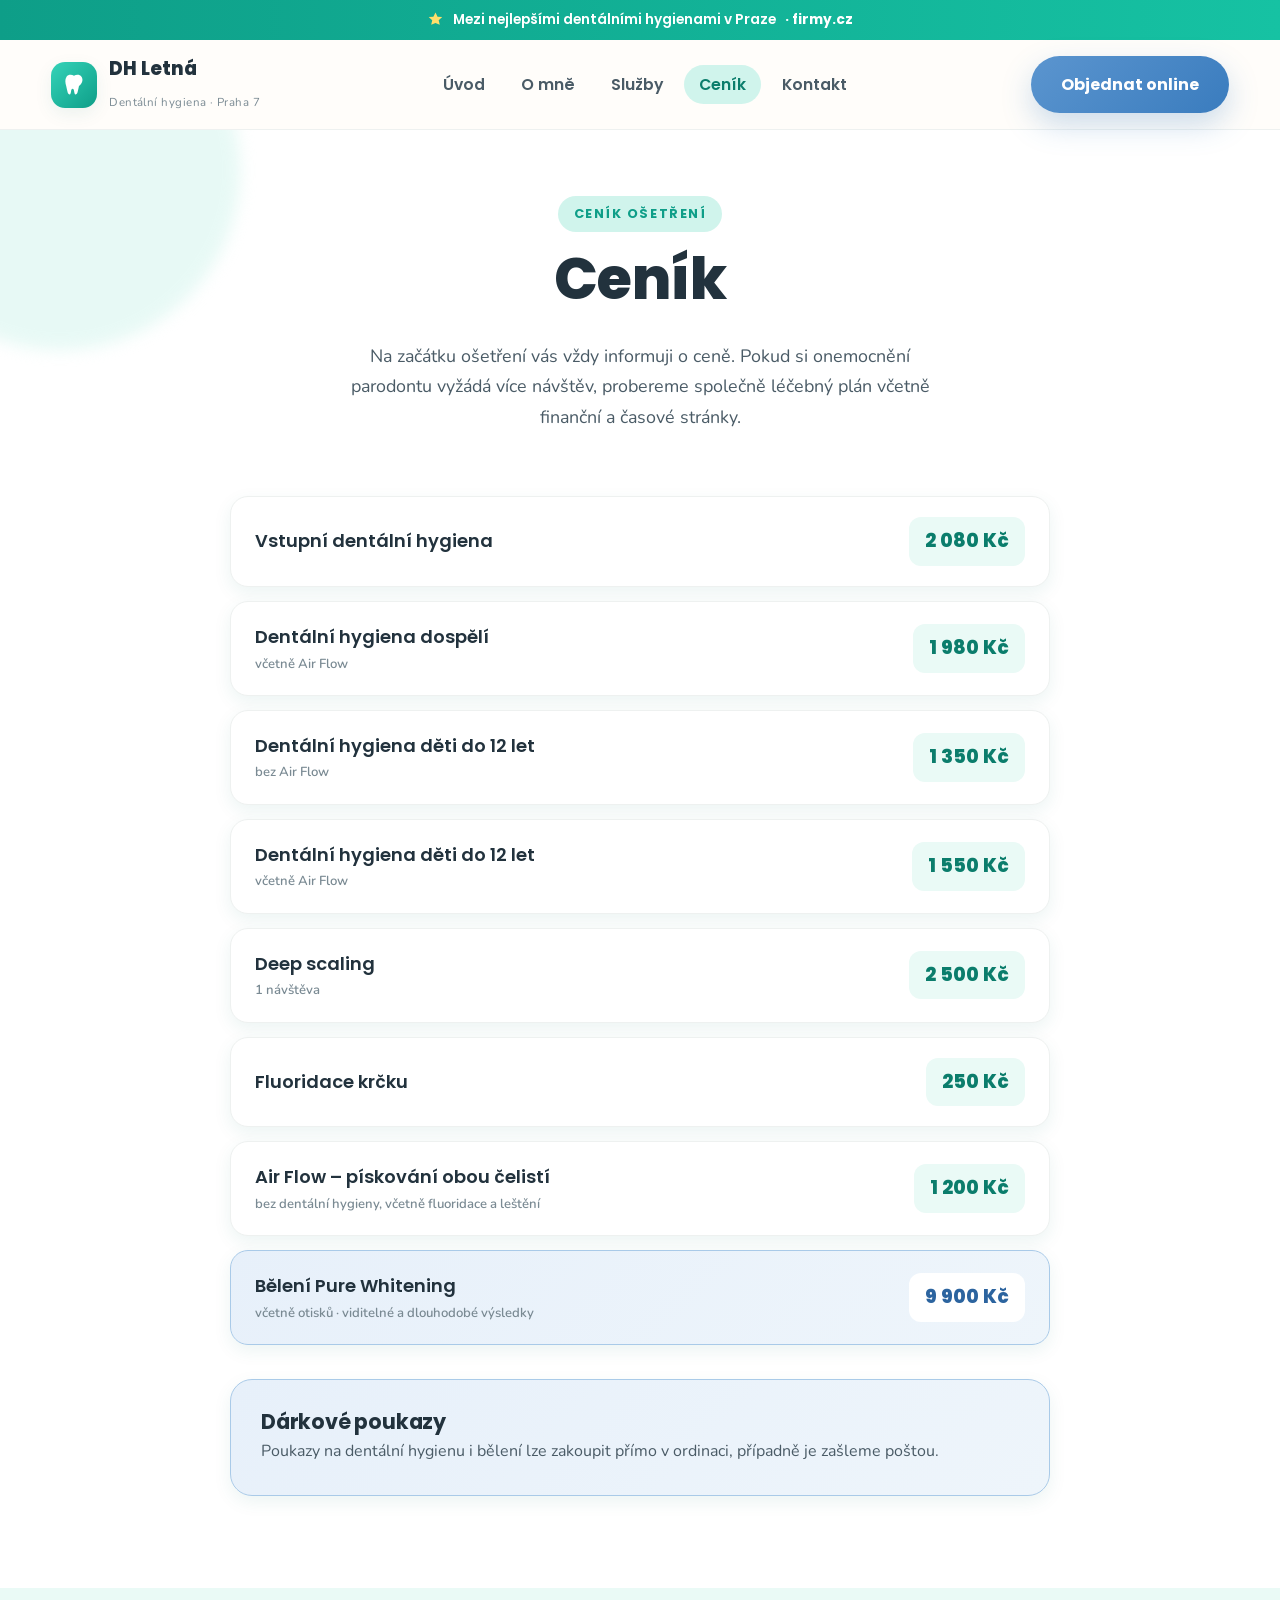
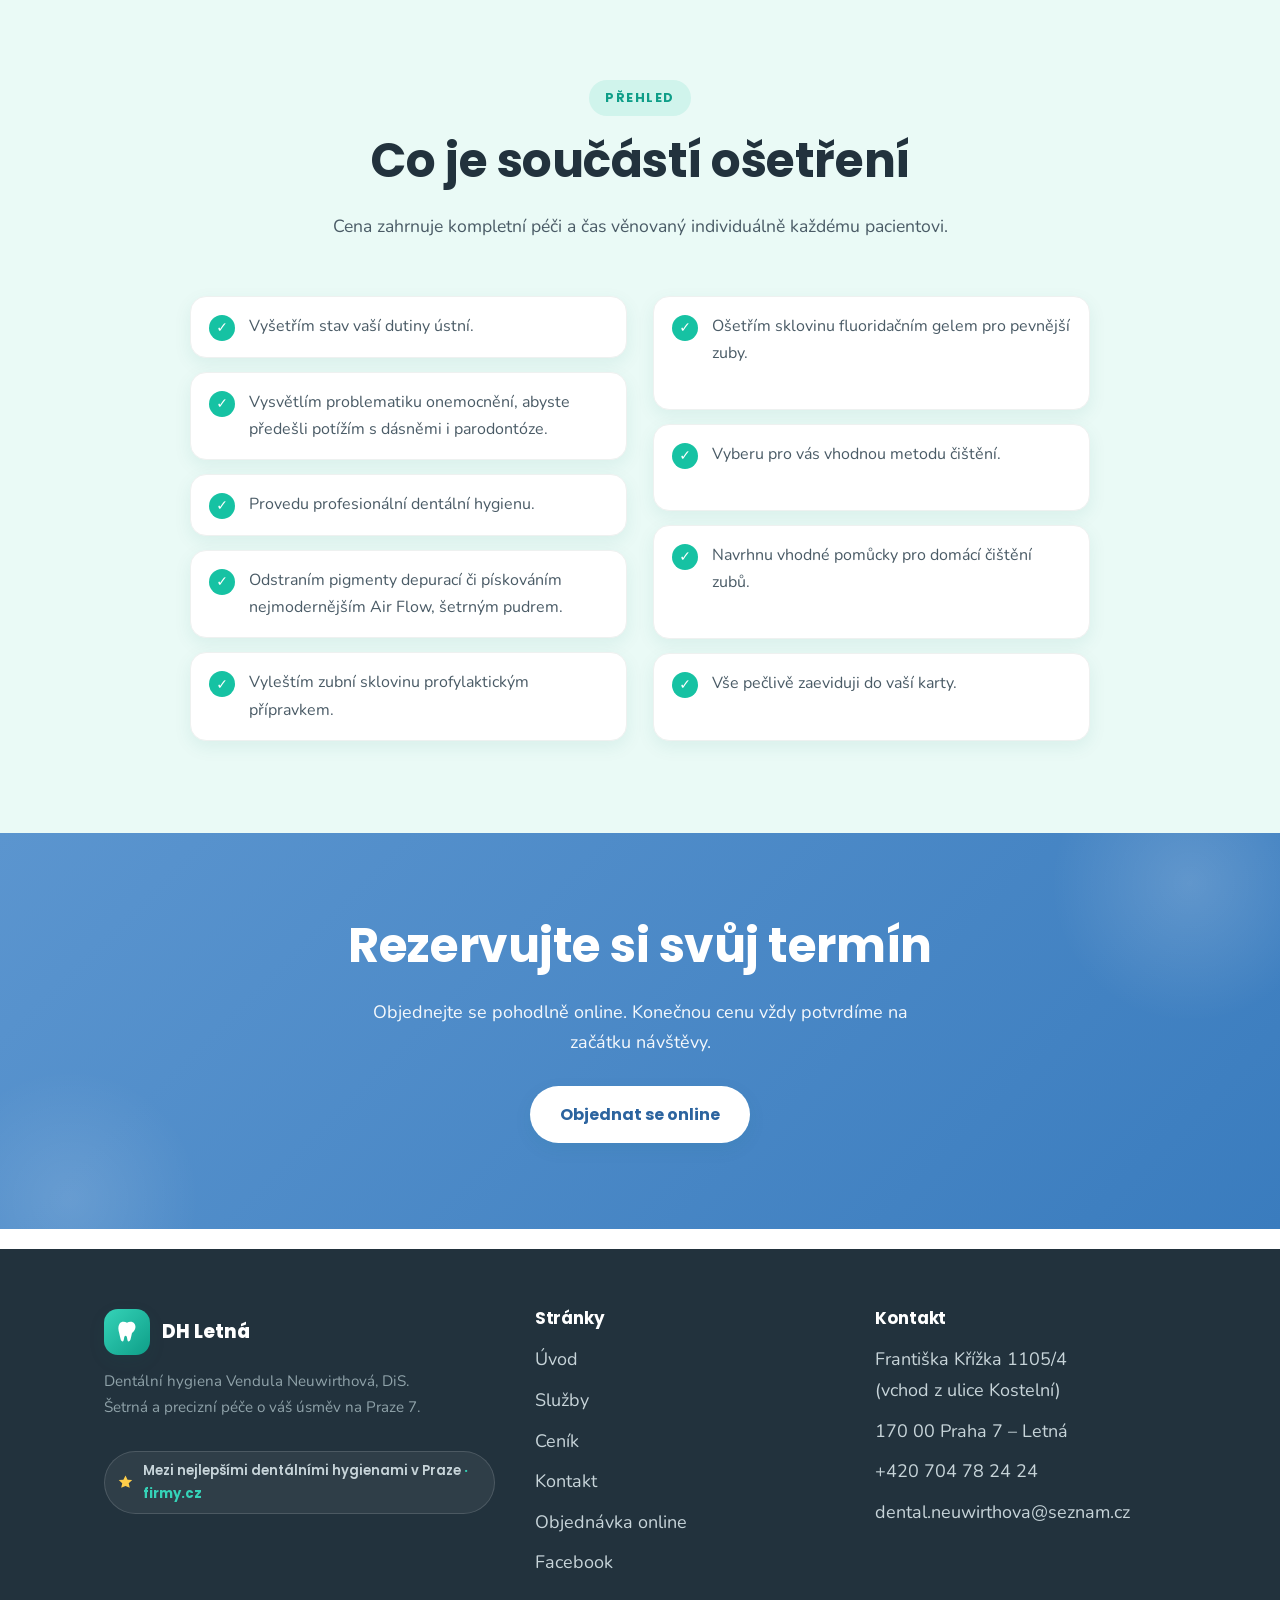
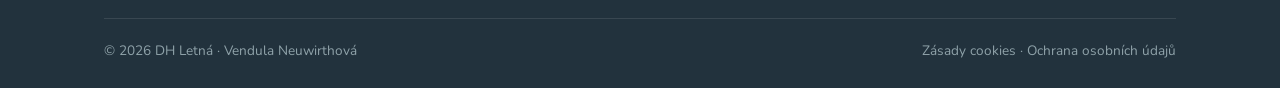
==== cenik/index.html @ 2849cfba "Add files via upload" ====
<!DOCTYPE html>
<html lang="cs">
<head>
<meta charset="UTF-8">
<meta name="viewport" content="width=device-width, initial-scale=1.0">
<title>Ceník dentální hygieny – Praha 7 Letná | Vendula Neuwirthová</title>
<meta name="description" content="Ceník dentální hygieny na Letné (Praha 7): vstupní hygiena od 2 080 Kč, ošetření dětí, Air Flow, deep scaling, fluoridace a bělení Pure Whitening 9 900 Kč.">
<link rel="canonical" href="https://dh-letna.cz/cenik/">
<meta name="robots" content="index, follow, max-image-preview:large">
<meta name="theme-color" content="#16c2a3">
<meta property="og:type" content="website">
<meta property="og:locale" content="cs_CZ">
<meta property="og:site_name" content="DH Letná – dentální hygiena">
<meta property="og:title" content="Ceník dentální hygieny – Praha 7 Letná">
<meta property="og:description" content="Přehledný ceník dentální hygieny na Letné – hygiena dospělých i dětí, Air Flow, bělení Pure Whitening.">
<meta property="og:url" content="https://dh-letna.cz/cenik/">
<meta property="og:image" content="https://dh-letna.cz/assets/img/ordinace-wide.jpg">
<meta name="twitter:card" content="summary_large_image">
<meta name="twitter:title" content="Ceník dentální hygieny – Praha 7 Letná">
<meta name="twitter:description" content="Přehledný ceník dentální hygieny na Letné – hygiena dospělých i dětí, Air Flow, bělení Pure Whitening.">
<meta name="twitter:image" content="https://dh-letna.cz/assets/img/ordinace-wide.jpg">
<link rel="preconnect" href="https://fonts.googleapis.com">
<link rel="preconnect" href="https://fonts.gstatic.com" crossorigin>
<link href="https://fonts.googleapis.com/css2?family=Poppins:wght@600;700;800&family=Nunito:wght@400;600;700&display=swap" rel="stylesheet">
<link rel="stylesheet" href="../assets/style.css">
<link rel="icon" href="data:image/svg+xml,%3Csvg xmlns='http://www.w3.org/2000/svg' viewBox='0 0 32 32'%3E%3Ctext y='26' font-size='26'%3E%F0%9F%A6%B7%3C/text%3E%3C/svg%3E">
<script type="application/ld+json">
{
  "@context": "https://schema.org",
  "@type": "WebPage",
  "name": "Ceník dentální hygieny – DH Letná",
  "url": "https://dh-letna.cz/cenik/",
  "about": { "@type": "Dentist", "@id": "https://dh-letna.cz/#business", "name": "Dentální hygiena Letná – Vendula Neuwirthová" },
  "mainEntity": {
    "@type": "OfferCatalog",
    "name": "Ceník dentální hygieny",
    "itemListElement": [
      { "@type": "Offer", "priceCurrency": "CZK", "price": "2080", "itemOffered": { "@type": "Service", "name": "Vstupní dentální hygiena" } },
      { "@type": "Offer", "priceCurrency": "CZK", "price": "1980", "itemOffered": { "@type": "Service", "name": "Dentální hygiena dospělí včetně Air Flow" } },
      { "@type": "Offer", "priceCurrency": "CZK", "price": "1350", "itemOffered": { "@type": "Service", "name": "Dentální hygiena děti do 12 let bez Air Flow" } },
      { "@type": "Offer", "priceCurrency": "CZK", "price": "1550", "itemOffered": { "@type": "Service", "name": "Dentální hygiena děti do 12 let včetně Air Flow" } },
      { "@type": "Offer", "priceCurrency": "CZK", "price": "2500", "itemOffered": { "@type": "Service", "name": "Deep scaling (1 návštěva)" } },
      { "@type": "Offer", "priceCurrency": "CZK", "price": "250", "itemOffered": { "@type": "Service", "name": "Fluoridace krčku" } },
      { "@type": "Offer", "priceCurrency": "CZK", "price": "1200", "itemOffered": { "@type": "Service", "name": "Air Flow – pískování obou čelistí" } },
      { "@type": "Offer", "priceCurrency": "CZK", "price": "9900", "itemOffered": { "@type": "Service", "name": "Bělení Pure Whitening včetně otisků" } }
    ]
  }
}
</script>
</head>
<body>

<div class="topbar">
  <div class="wrap">
    <a class="topbar__badge" href="https://www.firmy.cz/nejlepsi/Prvni-pomoc-a-zdravotnictvi/Zdravotnicke-sluzby/Zdravotnicka-zarizeni/Lekarske-ordinace/Stomatologicke-ordinace/Dentalni-hygiena/kraj-praha" target="_blank" rel="noopener">
      <svg viewBox="0 0 24 24" aria-hidden="true"><path d="M12 2l2.9 6 6.6.6-5 4.3 1.5 6.5L12 16.8 5.9 19.4 7.4 12.9l-5-4.3L9 8z" fill="currentColor"/></svg>
      <span class="topbar__long">Mezi nejlepšími dentálními hygienami v Praze</span>
      <span class="topbar__short">Nejlepší dentální hygiena v Praze</span>
      <b>· firmy.cz</b>
    </a>
  </div>
</div>
<header class="site-header">
  <div class="wrap">
    <nav class="nav" aria-label="Hlavní navigace">
      <a class="brand" href="../" aria-label="DH Letná – úvod">
        <span class="brand__logo" aria-hidden="true">
          <svg viewBox="0 0 24 24" fill="none"><path d="M12 3.5c-2.2-1.6-5.4-1.4-6.9.8C3.4 6.8 4 10 4.8 12.9c.5 1.8.7 3.6 1.2 5.4.3 1.1.7 2.4 1.8 2.4 1.2 0 1.3-1.8 1.5-3 .2-1.1.5-2.3 1.4-2.3.9 0 1.2 1.2 1.4 2.3.2 1.2.3 3 1.5 3 1.1 0 1.5-1.3 1.8-2.4.5-1.8.7-3.6 1.2-5.4C20 10 20.6 6.8 18.9 4.3 17.4 2.1 14.2 1.9 12 3.5Z" fill="#fff"/></svg>
        </span>
        <span>
          <span class="brand__name">DH&nbsp;Letná</span><br>
          <span class="brand__sub">Dentální hygiena · Praha 7</span>
        </span>
      </a>
      <ul class="nav__links">
        <li><a href="../">Úvod</a></li>
        <li><a href="../o-mne/">O mně</a></li>
        <li><a href="../#sluzby">Služby</a></li>
        <li><a href="./" class="is-active">Ceník</a></li>
        <li><a href="../kontakt/">Kontakt</a></li>
      </ul>
      <div class="nav__cta">
        <a class="btn btn--primary" href="https://dh-letna.xdent.cz" target="_blank" rel="noopener">Objednat online</a>
        <button class="nav__toggle" aria-label="Menu"><span></span><span></span><span></span></button>
      </div>
    </nav>
  </div>
</header>

<!-- PAGE HERO -->
<section class="page-hero">
  <span class="blob-bg" style="width:360px;height:360px;background:var(--mint-100);top:-140px;left:-120px;"></span>
  <div class="wrap" style="position:relative;">
    <span class="eyebrow">Ceník ošetření</span>
    <h1>Ceník</h1>
    <p>Na začátku ošetření vás vždy informuji o ceně. Pokud si onemocnění parodontu vyžádá více návštěv, probereme společně léčebný plán včetně finanční a časové stránky.</p>
  </div>
</section>

<!-- PRICING -->
<section class="section" style="padding-top:24px;">
  <div class="wrap">
    <div class="pricing">
      <div class="price-row reveal">
        <div class="price-row__name">Vstupní dentální hygiena</div>
        <div class="price-row__tag">2 080 Kč</div>
      </div>
      <div class="price-row reveal">
        <div class="price-row__name">Dentální hygiena dospělí <small>včetně Air Flow</small></div>
        <div class="price-row__tag">1 980 Kč</div>
      </div>
      <div class="price-row reveal">
        <div class="price-row__name">Dentální hygiena děti do 12 let <small>bez Air Flow</small></div>
        <div class="price-row__tag">1 350 Kč</div>
      </div>
      <div class="price-row reveal">
        <div class="price-row__name">Dentální hygiena děti do 12 let <small>včetně Air Flow</small></div>
        <div class="price-row__tag">1 550 Kč</div>
      </div>
      <div class="price-row reveal">
        <div class="price-row__name">Deep scaling <small>1 návštěva</small></div>
        <div class="price-row__tag">2 500 Kč</div>
      </div>
      <div class="price-row reveal">
        <div class="price-row__name">Fluoridace krčku</div>
        <div class="price-row__tag">250 Kč</div>
      </div>
      <div class="price-row reveal">
        <div class="price-row__name">Air Flow – pískování obou čelistí <small>bez dentální hygieny, včetně fluoridace a leštění</small></div>
        <div class="price-row__tag">1 200 Kč</div>
      </div>
      <div class="price-row is-feature reveal">
        <div class="price-row__name">Bělení Pure Whitening <small>včetně otisků · viditelné a dlouhodobé výsledky</small></div>
        <div class="price-row__tag">9 900 Kč</div>
      </div>
    </div>

    <!-- Gift cards -->
    <div class="card reveal" style="max-width:820px;margin:34px auto 0;background:linear-gradient(135deg,var(--coral-100),var(--peach));border-color:var(--coral-300);display:flex;gap:20px;align-items:center;flex-wrap:wrap;">
      <div style="flex:1;min-width:220px;">
        <h3 style="margin-bottom:4px;">Dárkové poukazy</h3>
        <p style="margin:0;">Poukazy na dentální hygienu i bělení lze zakoupit přímo v ordinaci, případně je zašleme poštou.</p>
      </div>
    </div>
  </div>
</section>

<!-- ZA CO PLATÍTE -->
<section class="section section--tint">
  <div class="wrap">
    <div class="section-head reveal">
      <span class="eyebrow">Přehled</span>
      <h2>Co je součástí ošetření</h2>
      <p>Cena zahrnuje kompletní péči a čas věnovaný individuálně každému pacientovi.</p>
    </div>
    <div class="grid grid--2" style="max-width:900px;margin:0 auto;">
      <ul class="checklist reveal">
        <li><span class="tick">✓</span><span class="txt">Vyšetřím stav vaší dutiny ústní.</span></li>
        <li><span class="tick">✓</span><span class="txt">Vysvětlím problematiku onemocnění, abyste předešli potížím s dásněmi i parodontóze.</span></li>
        <li><span class="tick">✓</span><span class="txt">Provedu profesionální dentální hygienu.</span></li>
        <li><span class="tick">✓</span><span class="txt">Odstraním pigmenty depurací či pískováním nejmodernějším Air Flow, šetrným pudrem.</span></li>
        <li><span class="tick">✓</span><span class="txt">Vyleštím zubní sklovinu profylaktickým přípravkem.</span></li>
      </ul>
      <ul class="checklist reveal">
        <li><span class="tick">✓</span><span class="txt">Ošetřím sklovinu fluoridačním gelem pro pevnější zuby.</span></li>
        <li><span class="tick">✓</span><span class="txt">Vyberu pro vás vhodnou metodu čištění.</span></li>
        <li><span class="tick">✓</span><span class="txt">Navrhnu vhodné pomůcky pro domácí čištění zubů.</span></li>
        <li><span class="tick">✓</span><span class="txt">Vše pečlivě zaeviduji do vaší karty.</span></li>
      </ul>
    </div>
  </div>
</section>

<!-- CTA -->
<section class="cta-band">
  <div class="wrap reveal">
    <h2>Rezervujte si svůj termín</h2>
    <p>Objednejte se pohodlně online. Konečnou cenu vždy potvrdíme na začátku návštěvy.</p>
    <a class="btn btn--ghost" href="https://dh-letna.xdent.cz" target="_blank" rel="noopener">Objednat se online</a>
  </div>
</section>

<!-- FOOTER -->
<footer class="site-footer">
  <div class="wrap">
    <div class="footer__grid">
      <div class="footer__brand">
        <div class="brand" style="margin-bottom:14px;">
          <span class="brand__logo" aria-hidden="true">
            <svg viewBox="0 0 24 24" fill="none"><path d="M12 3.5c-2.2-1.6-5.4-1.4-6.9.8C3.4 6.8 4 10 4.8 12.9c.5 1.8.7 3.6 1.2 5.4.3 1.1.7 2.4 1.8 2.4 1.2 0 1.3-1.8 1.5-3 .2-1.1.5-2.3 1.4-2.3.9 0 1.2 1.2 1.4 2.3.2 1.2.3 3 1.5 3 1.1 0 1.5-1.3 1.8-2.4.5-1.8.7-3.6 1.2-5.4C20 10 20.6 6.8 18.9 4.3 17.4 2.1 14.2 1.9 12 3.5Z" fill="#fff"/></svg>
          </span>
          <span class="brand__name">DH&nbsp;Letná</span>
        </div>
        <p>Dentální hygiena Vendula Neuwirthová, DiS.<br>Šetrná a precizní péče o váš úsměv na Praze 7.</p>
        <a class="footer__badge" href="https://www.firmy.cz/nejlepsi/Prvni-pomoc-a-zdravotnictvi/Zdravotnicke-sluzby/Zdravotnicka-zarizeni/Lekarske-ordinace/Stomatologicke-ordinace/Dentalni-hygiena/kraj-praha" target="_blank" rel="noopener"><svg viewBox="0 0 24 24" aria-hidden="true"><path d="M12 2l2.9 6 6.6.6-5 4.3 1.5 6.5L12 16.8 5.9 19.4 7.4 12.9l-5-4.3L9 8z" fill="currentColor"/></svg><span>Mezi nejlepšími dentálními hygienami v Praze <b>· firmy.cz</b></span></a>
      </div>
      <div>
        <h4>Stránky</h4>
        <ul class="footer__links">
          <li><a href="../">Úvod</a></li>
          <li><a href="../#sluzby">Služby</a></li>
          <li><a href="./">Ceník</a></li>
          <li><a href="../kontakt/">Kontakt</a></li>
          <li><a href="https://dh-letna.xdent.cz" target="_blank" rel="noopener">Objednávka online</a></li>
          <li><a class="fb" href="https://www.facebook.com/dentalneuwirthova/?locale=cs_CZ" target="_blank" rel="noopener">Facebook</a></li>
        </ul>
      </div>
      <div>
        <h4>Kontakt</h4>
        <ul class="footer__links">
          <li>Františka Křížka 1105/4<br>(vchod z ulice Kostelní)</li>
          <li>170 00 Praha 7 – Letná</li>
          <li><a href="tel:+420704782424">+420 704 78 24 24</a></li>
          <li><a href="mailto:dental.neuwirthova@seznam.cz">dental.neuwirthova@seznam.cz</a></li>
        </ul>
      </div>
    </div>
    <div class="footer__bottom">
      <span>© 2026 DH Letná · Vendula Neuwirthová</span>
      <span><a href="../zasady-cookies-eu/">Zásady cookies</a> · <a href="../politika-ochrany-osobnich-udaju/">Ochrana osobních údajů</a></span>
    </div>
  </div>
</footer>

<script src="../assets/main.js"></script>
</body>
</html>
---- assets/style.css ----
/* ============================================================
   DH Letná — Dentální hygiena Vendula Neuwirthová
   Mátová & korálová paleta · hravé, ale důvěryhodné
   ============================================================ */

:root {
  --mint-50:  #eafaf6;
  --mint-100: #d0f4ec;
  --mint-200: #a6ead9;
  --mint-400: #35d3b8;
  --mint-500: #16c2a3;
  --mint-600: #0e9e88;
  --mint-700: #0b7d6c;

  --coral-100: #e7f0fa;
  --coral-300: #a9cae8;
  --coral-400: #5b95cf;
  --coral-500: #3a7cbe;
  --coral-600: #2c649f;
  --pink: #e01b76;
  --pink-soft: #f7d0e4;

  --peach:   #eef5fb;
  --cream:   #ffffff;
  --sun:     #cfe6f5;

  --ink:     #22323d;
  --ink-soft:#4a5b66;
  --muted:   #7a8a93;
  --line:    #eef1f0;

  --radius:  22px;
  --radius-lg: 34px;
  --shadow-sm: 0 6px 18px rgba(16,110,96,.08);
  --shadow-md: 0 14px 40px rgba(16,110,96,.12);
  --shadow-coral: 0 12px 30px rgba(58,124,190,.26);

  --font-head: 'Poppins', system-ui, sans-serif;
  --font-body: 'Nunito', system-ui, sans-serif;
  --wrap: 1120px;
}

* { box-sizing: border-box; }

html { scroll-behavior: smooth; }

body {
  margin: 0;
  font-family: var(--font-body);
  color: var(--ink);
  background: var(--cream);
  line-height: 1.7;
  font-size: 18px;
  -webkit-font-smoothing: antialiased;
  overflow-x: hidden;
}

h1, h2, h3, h4 {
  font-family: var(--font-head);
  color: var(--ink);
  line-height: 1.15;
  margin: 0 0 .5em;
  letter-spacing: -.01em;
}

h1 { font-size: clamp(2.3rem, 5vw, 3.6rem); font-weight: 800; }
h2 { font-size: clamp(2rem, 3.8vw, 2.95rem); font-weight: 700; }
h3 { font-size: 1.3rem; font-weight: 700; }

p { margin: 0 0 1.1em; color: var(--ink-soft); }

a { color: var(--mint-600); text-decoration: none; }

.wrap { max-width: var(--wrap); margin: 0 auto; padding: 0 24px; }

.section { padding: 92px 0; position: relative; }
.section--tint { background: var(--mint-50); }
.section--peach { background: var(--peach); }

.eyebrow {
  display: inline-flex;
  align-items: center;
  gap: 8px;
  font-family: var(--font-head);
  font-weight: 700;
  font-size: .8rem;
  letter-spacing: .12em;
  text-transform: uppercase;
  color: var(--mint-600);
  background: var(--mint-100);
  padding: 7px 16px;
  border-radius: 999px;
  margin-bottom: 18px;
}
.eyebrow--coral { color: var(--coral-600); background: var(--coral-100); }

.lead { font-size: 1.2rem; color: var(--ink-soft); }

/* ---------- Buttons ---------- */
.btn {
  display: inline-flex;
  align-items: center;
  gap: 10px;
  font-family: var(--font-head);
  font-weight: 700;
  font-size: 1rem;
  padding: 15px 30px;
  border-radius: 999px;
  border: none;
  cursor: pointer;
  transition: transform .25s ease, box-shadow .25s ease, background .25s ease;
}
.btn--primary {
  background: linear-gradient(135deg, var(--coral-400), var(--coral-500));
  color: #fff;
  box-shadow: var(--shadow-coral);
}
.btn--primary:hover { transform: translateY(-3px) scale(1.02); box-shadow: 0 18px 40px rgba(58,124,190,.36); }
.btn--mint {
  background: linear-gradient(135deg, var(--mint-400), var(--mint-600));
  color: #fff;
  box-shadow: 0 12px 30px rgba(16,110,96,.28);
}
.btn--mint:hover { transform: translateY(-3px) scale(1.02); }
.btn--ghost {
  background: #fff;
  color: var(--mint-700);
  box-shadow: var(--shadow-sm);
}
.btn--ghost:hover { transform: translateY(-3px); background: var(--mint-50); }

/* ---------- Header ---------- */
.site-header {
  position: sticky;
  top: 0;
  z-index: 50;
  background: rgba(255,253,249,.82);
  backdrop-filter: saturate(160%) blur(12px);
  border-bottom: 1px solid var(--line);
}
.nav {
  display: flex;
  align-items: center;
  justify-content: space-between;
  gap: 20px;
  padding: 14px 0;
}
.brand { display: flex; align-items: center; gap: 12px; }
.brand__logo {
  width: 46px; height: 46px; border-radius: 14px;
  background: linear-gradient(135deg, var(--mint-400), var(--mint-600));
  display: grid; place-items: center;
  box-shadow: var(--shadow-sm);
  flex: none;
}
.brand__logo svg { width: 26px; height: 26px; }
.brand__name { font-family: var(--font-head); font-weight: 800; font-size: 1.15rem; color: var(--ink); line-height: 1; }
.brand__sub { font-size: .72rem; color: var(--muted); letter-spacing: .04em; }

.nav__links { display: flex; align-items: center; gap: 6px; list-style: none; margin: 0; padding: 0; }
.nav__links a {
  font-family: var(--font-head);
  font-weight: 600;
  font-size: .98rem;
  color: var(--ink-soft);
  padding: 9px 15px;
  border-radius: 999px;
  transition: background .2s, color .2s;
}
.nav__links a:hover, .nav__links a.is-active { background: var(--mint-100); color: var(--mint-700); }

.nav__cta { display: flex; align-items: center; gap: 12px; }

.nav__toggle {
  display: none; background: none; border: none; cursor: pointer;
  width: 44px; height: 44px; border-radius: 12px;
}
.nav__toggle span { display: block; width: 22px; height: 2.4px; background: var(--ink); margin: 4px auto; border-radius: 2px; transition: .3s; }

/* ---------- Hero ---------- */
.hero {
  position: relative; overflow: hidden;
  min-height: clamp(500px, 66vh, 700px);
  display: flex; align-items: center;
  background: #ecf8f4;
}
.hero__bg {
  position: absolute; inset: 0; width: 100%;
  background: url("img/hero-bg.jpg") 55% 48% / cover no-repeat;
}
.hero__bg::before {
  content: ""; position: absolute; inset: 0;
  background: linear-gradient(90deg, rgba(16,34,40,.8) 0%, rgba(16,34,40,.5) 34%, rgba(16,34,40,.16) 60%, rgba(16,34,40,0) 84%);
}
.hero__copy .eyebrow { background: rgba(255,255,255,.16); color: #fff; }
.hero__title { color: #fff; }
.hero__title .hl { color: #a9cae8; }
.hero p.lead { color: rgba(255,255,255,.92); }
.hero__points li { color: #fff; }
.hero__title { font-size: clamp(2.9rem, 6vw, 4.7rem); line-height: 1.05; letter-spacing: -.02em; }
.hero__sparkle { position: absolute; color: rgba(255,255,255,.92); animation: float 7s ease-in-out infinite; }
.hero__sparkle--1 { right: 9%; bottom: 16%; width: 40px; height: 40px; opacity: .95; }
.hero__sparkle--2 { right: 5%; bottom: 7%; width: 22px; height: 22px; opacity: .8; animation-delay: 1.2s; }
.hero .wrap { position: relative; z-index: 1; width: 100%; }
.hero__copy { max-width: 560px; padding: 40px 0; }
.hero__title { margin-top: .3em; }
.hero__title .hl { color: var(--coral-500); }
.hero p.lead { max-width: 44ch; font-size: 1.42rem; color: var(--ink-soft); }

/* Hero trust points */
.hero__points {
  list-style: none; margin: 28px 0 0; padding: 0;
  display: flex; flex-wrap: wrap; gap: 12px 24px;
}
.hero__points li {
  display: inline-flex; align-items: center; gap: 10px;
  font-family: var(--font-head); font-weight: 600; font-size: 1rem; color: var(--ink);
}
.hero__points li svg {
  width: 24px; height: 24px; flex: none; padding: 4px; border-radius: 50%;
  background: var(--mint-100); color: var(--mint-600);
}

/* Top award banner */
.topbar { background: linear-gradient(90deg, var(--mint-600), var(--mint-500)); }
.topbar .wrap { display: flex; justify-content: center; align-items: center; min-height: 40px; padding-top: 7px; padding-bottom: 7px; }
.topbar__badge {
  display: inline-flex; align-items: center; gap: 9px; color: #fff;
  font-family: var(--font-head); font-weight: 600; font-size: .86rem; text-align: center;
}
.topbar__badge svg { width: 17px; height: 17px; color: #ffdf6b; flex: none; }
.topbar__badge b { font-weight: 700; }
.topbar__badge:hover { text-decoration: underline; text-underline-offset: 3px; }
.topbar__short { display: none; }
@media (max-width: 560px) {
  .topbar__long { display: none; }
  .topbar__short { display: inline; }
  .topbar__badge { font-size: .78rem; }
}
.hero__actions { display: flex; flex-wrap: wrap; align-items: center; gap: 16px; margin-top: 10px; }
.hero__link {
  display: inline-flex; align-items: center;
  font-family: var(--font-head); font-weight: 700; font-size: 1rem;
  color: var(--mint-600); text-decoration: underline; text-underline-offset: 5px;
  text-decoration-thickness: 2px; padding: 12px 6px; transition: color .2s;
}
.hero__link:hover { color: var(--mint-700); }

/* Best-of badge */
.hero__badge {
  display: inline-flex; align-items: center; gap: 10px; margin-top: 26px;
  background: #fff; border: 1px solid var(--mint-200); border-radius: 999px;
  padding: 10px 18px 10px 14px; box-shadow: var(--shadow-sm);
  font-family: var(--font-head); font-weight: 600; font-size: .9rem; color: var(--ink-soft);
  transition: transform .2s, box-shadow .2s;
}
.hero__badge:hover { transform: translateY(-2px); box-shadow: var(--shadow-md); }
.hero__badge svg { width: 20px; height: 20px; color: #f2b705; flex: none; }
.hero__badge b { color: var(--mint-700); font-weight: 700; }

@keyframes float { 0%,100% { transform: translateY(0); } 50% { transform: translateY(-12px); } }

.blob-bg { position: absolute; border-radius: 50%; filter: blur(8px); opacity: .5; z-index: 0; }

/* ---------- Cards / grids ---------- */
.grid { display: grid; gap: 26px; }
.grid--3 { grid-template-columns: repeat(3, 1fr); }
.grid--2 { grid-template-columns: repeat(2, 1fr); }

.card {
  background: #fff;
  border-radius: var(--radius);
  padding: 30px;
  box-shadow: var(--shadow-sm);
  border: 1px solid var(--line);
  transition: transform .3s ease, box-shadow .3s ease;
}
.card:hover { transform: translateY(-6px); box-shadow: var(--shadow-md); }
.card__icon {
  width: 58px; height: 58px; border-radius: 18px; display: grid; place-items: center;
  margin-bottom: 18px; background: var(--mint-100); color: var(--mint-600);
}
.card__icon svg { width: 30px; height: 30px; }
.card__icon--coral { background: var(--coral-100); color: var(--coral-600); }
.card__icon--sun { background: var(--mint-100); color: var(--mint-600); }
.card h3 { margin-bottom: .4em; }
.card p { margin: 0; font-size: 1rem; }

.section-head { max-width: 640px; margin: 0 auto 54px; text-align: center; }
.section-head p { font-size: 1.1rem; }

/* checklist */
.checklist { list-style: none; margin: 0; padding: 0; display: grid; gap: 14px; }
.checklist li {
  display: flex; gap: 14px; align-items: flex-start;
  background: #fff; border: 1px solid var(--line); border-radius: 16px;
  padding: 16px 18px; box-shadow: var(--shadow-sm);
}
.checklist li .tick {
  flex: none; width: 26px; height: 26px; border-radius: 50%;
  background: var(--mint-500); color: #fff; display: grid; place-items: center;
  font-size: 14px; margin-top: 2px;
}
.checklist li span.txt { color: var(--ink-soft); font-size: 1rem; }

/* ---------- About ---------- */
.about__grid { display: grid; grid-template-columns: .9fr 1.1fr; gap: 54px; align-items: center; }
.about__photo {
  position: relative; border-radius: var(--radius-lg); overflow: hidden;
  background: linear-gradient(135deg, var(--mint-100), var(--coral-100));
  aspect-ratio: 4/5; box-shadow: var(--shadow-md); display: grid; place-items: center;
}
.about__badges { display: flex; flex-wrap: wrap; gap: 10px; margin-top: 22px; }
.badge {
  background: var(--mint-50); color: var(--mint-700); border: 1px solid var(--mint-200);
  border-radius: 999px; padding: 8px 16px; font-family: var(--font-head);
  font-weight: 600; font-size: .88rem;
}

/* ---------- Stats ---------- */
.stats { display: grid; grid-template-columns: repeat(3,1fr); gap: 26px; }
.stat {
  background: #fff; border-radius: var(--radius); padding: 30px; text-align: center;
  box-shadow: var(--shadow-sm); border: 1px solid var(--line);
}
.stat b { font-family: var(--font-head); font-size: 2.8rem; color: var(--coral-500); display: block; line-height: 1; }
.stat span { color: var(--muted); font-weight: 600; }
.stat .ring { --p:0; width: 116px; height: 116px; margin: 0 auto 16px;
  border-radius: 50%;
  background: conic-gradient(var(--mint-500) calc(var(--p)*1%), var(--mint-100) 0);
  display: grid; place-items: center; }
.stat .ring::before { content:""; width: 86px; height: 86px; background:#fff; border-radius:50%; grid-area:1/1; }
.stat .ring b { grid-area:1/1; font-size: 1.6rem; color: var(--mint-600); z-index:1; }

/* ---------- Promo banner ---------- */
.promo {
  position: relative; overflow: hidden;
  background: linear-gradient(135deg, var(--mint-50), #e6f7f1);
  border: 1px solid var(--mint-200);
  border-radius: var(--radius-lg); padding: 54px; color: var(--ink);
  box-shadow: var(--shadow-sm);
}
.promo h2 { color: var(--ink); }
.promo p { color: var(--ink-soft); }
.promo .price { font-family: var(--font-head); font-weight: 800; font-size: 2.4rem; color: #fff; }
.promo__deco { position: absolute; right: -40px; top: -40px; opacity: .5; width: 300px; }
.promo__deco path { fill: var(--mint-200); }
.promo__grid { position: relative; z-index: 1; display: grid; grid-template-columns: 1.35fr .8fr; gap: 44px; align-items: center; }
.promo__content h2 { color: var(--ink); }
.promo__list { list-style: none; padding: 0; margin: 20px 0 0; display: grid; gap: 12px; }
.promo__list li { display: flex; align-items: center; gap: 12px; color: var(--ink); font-weight: 700; font-family: var(--font-head); font-size: 1rem; }
.promo__list li::before {
  content: "✓"; flex: none; width: 24px; height: 24px; border-radius: 50%;
  background: var(--mint-500); color: #fff; display: grid; place-items: center; font-size: 13px;
}
.promo__card { background: #fff; border-radius: var(--radius); padding: 34px 28px; text-align: center; box-shadow: var(--shadow-md); }
.promo__card-label { display: block; color: var(--muted); font-weight: 700; font-size: .85rem; text-transform: uppercase; letter-spacing: .06em; }
.promo__card-price { display: block; font-family: var(--font-head); font-weight: 800; font-size: 2.6rem; color: var(--mint-700); margin: 8px 0 20px; }
.promo__card .btn { width: 100%; justify-content: center; }
.promo__card-note { display: block; margin-top: 14px; color: var(--muted); font-size: .82rem; }
@media (max-width: 820px) {
  .promo__grid { grid-template-columns: 1fr; gap: 28px; }
}

/* ---------- Pricing table ---------- */
.pricing { max-width: 820px; margin: 0 auto; }
.price-row {
  display: flex; align-items: center; justify-content: space-between; gap: 20px;
  background: #fff; border: 1px solid var(--line); border-radius: 18px;
  padding: 20px 24px; margin-bottom: 14px; box-shadow: var(--shadow-sm);
  transition: transform .25s, box-shadow .25s;
}
.price-row:hover { transform: translateX(6px); box-shadow: var(--shadow-md); border-color: var(--mint-200); }
.price-row.is-feature { background: linear-gradient(135deg, var(--coral-100), var(--peach)); border-color: var(--coral-300); }
.price-row__name { font-family: var(--font-head); font-weight: 600; color: var(--ink); }
.price-row__name small { display:block; font-family: var(--font-body); font-weight:600; color: var(--muted); font-size:.82rem; }
.price-row__tag {
  flex: none; font-family: var(--font-head); font-weight: 800; font-size: 1.2rem;
  color: var(--mint-700); background: var(--mint-50); padding: 8px 16px; border-radius: 12px; white-space: nowrap;
}
.price-row.is-feature .price-row__tag { color: var(--coral-600); background: #fff; }

/* ---------- Contact ---------- */
.contact__grid { display: grid; grid-template-columns: 1fr 1.1fr; gap: 40px; align-items: stretch; }
.contact__card {
  background:#fff; border:1px solid var(--line); border-radius: var(--radius-lg);
  padding: 40px; box-shadow: var(--shadow-md);
}
.contact__item { display: flex; gap: 16px; align-items: flex-start; margin-bottom: 26px; }
.contact__item .ic {
  flex:none; width: 50px; height: 50px; border-radius: 15px; display:grid; place-items:center;
  background: var(--mint-100); color: var(--mint-600);
}
.contact__item .ic svg { width: 24px; height: 24px; }
.contact__item h4 { margin: 0 0 3px; font-size: 1.05rem; }
.contact__item p, .contact__item a { margin: 0; color: var(--ink-soft); overflow-wrap: anywhere; }
.map-wrap { border-radius: var(--radius-lg); overflow: hidden; box-shadow: var(--shadow-md); min-height: 380px; border: 1px solid var(--line); }
.map-wrap iframe { width: 100%; height: 100%; min-height: 380px; border: 0; display:block; }

.hours { list-style:none; margin: 18px 0 0; padding: 0; }
.hours li { display:flex; justify-content:space-between; padding: 8px 0; border-bottom: 1px dashed var(--line); font-size: .98rem; }
.hours li b { font-family: var(--font-head); color: var(--ink); }

/* ---------- Page hero (subpages) ---------- */
.page-hero { padding: 66px 0 40px; text-align: center; position: relative; overflow: hidden; }
.page-hero .eyebrow { margin-bottom: 14px; }
.page-hero p { max-width: 620px; margin: 0 auto; font-size: 1.12rem; }

/* ---------- CTA strip ---------- */
.cta-strip {
  background: linear-gradient(135deg, var(--coral-400), var(--coral-500));
  border-radius: var(--radius-lg); padding: 50px; text-align: center; color:#fff;
  box-shadow: var(--shadow-coral); position: relative; overflow: hidden;
}
.cta-strip::before {
  content: ""; position: absolute; top: -60px; right: -40px; width: 220px; height: 220px;
  border-radius: 50%; background: radial-gradient(circle, rgba(255,255,255,.28), transparent 70%);
  pointer-events: none;
}
.cta-strip::after {
  content: ""; position: absolute; bottom: -70px; left: -50px; width: 200px; height: 200px;
  border-radius: 50%; background: radial-gradient(circle, rgba(255,255,255,.18), transparent 70%);
  pointer-events: none;
}
.cta-strip > * { position: relative; z-index: 1; }
.cta-strip h2 { color:#fff; }
.cta-strip p { color: rgba(255,255,255,.94); max-width: 520px; margin: 0 auto 26px; }
.cta-strip .btn--ghost { color: var(--coral-600); }
.cta-strip .btn--ghost:hover { color: var(--coral-700, #2c649f); background: #fff; }

/* Full-width CTA band */
.cta-band {
  position: relative; overflow: hidden; text-align: center;
  background: linear-gradient(135deg, var(--coral-400), var(--coral-500));
  color: #fff; padding: 86px 0;
}
.cta-band::before {
  content: ""; position: absolute; top: -90px; right: -50px; width: 280px; height: 280px;
  border-radius: 50%; background: radial-gradient(circle, rgba(255,255,255,.16), transparent 70%);
}
.cta-band::after {
  content: ""; position: absolute; bottom: -100px; left: -60px; width: 260px; height: 260px;
  border-radius: 50%; background: radial-gradient(circle, rgba(255,255,255,.12), transparent 70%);
}
.cta-band .wrap { position: relative; z-index: 1; }
.cta-band h2 { color: #fff; }
.cta-band p { color: rgba(255,255,255,.94); max-width: 540px; margin: 0 auto 28px; }
.cta-band .btn--ghost { color: var(--coral-600); }
.cta-band .btn--ghost:hover { color: var(--coral-700, #2c649f); background: #fff; transform: translateY(-3px); }
@media (max-width: 720px) { .cta-band { padding: 56px 0; } }

/* ---------- Footer ---------- */
.site-footer { background: var(--ink); color: #c7d4d9; padding: 60px 0 26px; margin-top: 20px; }
.footer__grid { display: grid; grid-template-columns: 1.3fr 1fr 1fr; gap: 40px; }
.site-footer h4 { color:#fff; font-size: 1.05rem; margin-bottom: 16px; }
.site-footer a { color:#c7d4d9; }
.site-footer a:hover { color: var(--mint-400); }
.footer__links { list-style:none; padding:0; margin:0; display:grid; gap: 10px; }
.footer__brand .brand__name { color:#fff; }
.footer__brand p { color:#8fa2a9; font-size: .95rem; }
.footer__badge {
  display: inline-flex; align-items: center; gap: 9px; margin-top: 14px;
  background: rgba(255,255,255,.06); border: 1px solid rgba(255,255,255,.14);
  border-radius: 999px; padding: 8px 15px 8px 12px;
  font-family: var(--font-head); font-weight: 600; font-size: .82rem; color: #d7e2e6;
  transition: background .2s, border-color .2s;
}
.footer__badge:hover { background: rgba(255,255,255,.12); border-color: var(--mint-400); color: #fff; }
.footer__badge svg { width: 17px; height: 17px; color: #ffce4a; flex: none; }
.footer__badge b { color: var(--mint-400); font-weight: 700; }
.footer__bottom {
  margin-top: 40px; padding-top: 20px; border-top: 1px solid rgba(255,255,255,.1);
  display:flex; justify-content:space-between; gap: 16px; flex-wrap: wrap;
  font-size: .85rem; color:#8fa2a9;
}
.footer__bottom a { color:#8fa2a9; }

/* ---------- Photo slots ---------- */
.photo {
  position: relative;
  border-radius: var(--radius-lg);
  overflow: hidden;
  background: linear-gradient(135deg, var(--mint-100), var(--coral-100));
  box-shadow: var(--shadow-md);
}
.photo img {
  width: 100%; height: 100%; object-fit: cover; display: block;
}
.photo.is-empty img { display: none; }
.photo.is-empty::before {
  content: "";
  position: absolute; inset: 0;
  background:
    radial-gradient(circle at 30% 30%, rgba(255,255,255,.5), transparent 60%),
    linear-gradient(135deg, var(--mint-100), var(--coral-100));
}
.photo.is-empty::after {
  content: attr(data-label);
  position: absolute; inset: 0;
  display: grid; place-items: center; text-align: center; padding: 20px;
  font-family: var(--font-head); font-weight: 700; font-size: .98rem;
  color: var(--mint-700); letter-spacing: .01em; line-height: 1.5;
}
.photo--portrait { aspect-ratio: 4/5; }
.photo--wide { aspect-ratio: 16/10; }
.photo--square { aspect-ratio: 1/1; }

/* Two-photo gallery */
.gallery-two { max-width: 760px; margin: 0 auto; }

/* Gallery */
.gallery-grid {
  display: grid;
  grid-template-columns: 1.35fr 1fr 1fr;
  grid-auto-rows: 232px;
  gap: 18px;
}
.gallery-grid .photo { min-height: 0; }
.gallery-grid .g-big { grid-row: span 2; }
.gallery-grid .g-wide { grid-column: span 2; }
@media (max-width: 720px) {
  .gallery-grid { grid-template-columns: 1fr 1fr; grid-auto-rows: 165px; }
  .gallery-grid .g-big { grid-column: span 2; grid-row: span 1; }
  .gallery-grid .g-wide { grid-column: span 2; }
}

/* ---------- Legal pages ---------- */
.legal { max-width: 820px; margin: 0 auto; }
.legal .card { padding: 40px 44px; }
.legal h2 { font-size: 1.4rem; margin: 34px 0 12px; color: var(--mint-700); }
.legal h3 { font-size: 1.1rem; margin: 22px 0 8px; }
.legal p { font-size: 1rem; }
.legal ul { padding-left: 22px; }
.legal ul li { margin-bottom: 8px; color: var(--ink-soft); }
.legal .meta { color: var(--muted); font-size: .9rem; }
.legal .contact-box {
  background: var(--mint-50); border: 1px solid var(--mint-200);
  border-radius: 16px; padding: 20px 24px; margin-top: 18px;
}
.legal .contact-box p { margin: 0; }

/* ---------- Reveal animation ---------- */
.reveal { opacity: 0; transform: translateY(24px); transition: opacity .7s ease, transform .7s ease; }
.reveal.in { opacity: 1; transform: none; }

/* ---------- Responsive ---------- */
@media (max-width: 940px) {
  .about__grid, .contact__grid { grid-template-columns: 1fr; }
  .grid--3 { grid-template-columns: 1fr 1fr; }
  .stats { grid-template-columns: 1fr; max-width: 360px; margin: 0 auto; }
  .about__photo, .about__grid .photo--portrait { max-width: 360px; margin: 0 auto; width: 100%; }
}

/* Hero stacks below the split breakpoint */
@media (max-width: 860px) {
  .hero { flex-direction: column; align-items: stretch; min-height: auto; }
  .hero__bg { position: relative; width: 100%; height: 300px; background-size: cover; background-position: 55% 45%; }
  .hero__bg::before { background: linear-gradient(0deg, #ecf8f4 0%, rgba(236,248,244,0) 46%); }
  .hero__sparkle { display: none; }
  .hero__copy { max-width: none; margin: 0; padding: 24px 0 8px; }
  .hero p.lead { max-width: none; }
}

/* Tablet & mobile navigation */
@media (max-width: 720px) {
  .nav { position: relative; gap: 10px; padding: 12px 0; }
  .nav__toggle { display: block; z-index: 70; }
  .nav__cta { gap: 8px; }
  .nav__cta .btn--ghost { display: none; }
  .nav__cta .btn--primary { padding: 10px 16px; font-size: .85rem; }
  .brand__sub { display: none; }
  .brand__logo { width: 40px; height: 40px; border-radius: 12px; }
  .brand__logo svg { width: 22px; height: 22px; }

  /* Mobile dropdown menu — always in DOM, animated */
  .nav__links {
    display: flex; position: absolute; top: calc(100% + 10px); left: 0; right: 0;
    flex-direction: column; align-items: stretch; gap: 6px;
    background: #fff; padding: 12px; border-radius: 20px; box-shadow: var(--shadow-md);
    z-index: 65;
    opacity: 0; transform: translateY(-12px) scale(.98); transform-origin: top center;
    pointer-events: none; transition: opacity .22s ease, transform .22s ease;
  }
  .nav.open .nav__links { opacity: 1; transform: none; pointer-events: auto; }
  .nav__links li { list-style: none; }
  .nav__links a {
    display: block; padding: 14px 18px; border-radius: 14px;
    font-family: var(--font-head); font-weight: 600; font-size: 1.05rem; color: var(--ink);
  }
  .nav__links a:hover, .nav__links a.is-active { background: var(--mint-50); color: var(--mint-700); }
  .nav__links a.is-active { position: relative; }
  .nav__links a.is-active::after {
    content: ""; position: absolute; left: 18px; bottom: 9px; width: 22px; height: 3px;
    border-radius: 3px; background: var(--mint-500);
  }

  /* Hamburger → X */
  .nav__toggle span { transition: transform .25s ease, opacity .2s ease; }
  .nav.open .nav__toggle span:nth-child(1) { transform: translateY(6.6px) rotate(45deg); }
  .nav.open .nav__toggle span:nth-child(2) { opacity: 0; }
  .nav.open .nav__toggle span:nth-child(3) { transform: translateY(-6.6px) rotate(-45deg); }

  /* Backdrop */
  .nav-backdrop {
    position: fixed; inset: 0; background: rgba(20,40,50,.28);
    opacity: 0; pointer-events: none; transition: opacity .22s ease; z-index: 40;
    -webkit-backdrop-filter: blur(2px); backdrop-filter: blur(2px);
  }
  .nav-backdrop.show { opacity: 1; pointer-events: auto; }

  .section { padding: 58px 0; }
  .grid--3, .grid--2 { grid-template-columns: 1fr; }
  .promo, .contact__card, .cta-strip { padding: 30px 22px; }
  .promo__deco { width: 200px; right: -30px; top: -30px; }
  .footer__grid { grid-template-columns: 1fr; gap: 30px; }
  .price-row { gap: 14px; padding: 16px 18px; }
  .price-row__tag { font-size: 1.05rem; padding: 7px 12px; }
  .page-hero { padding: 46px 0 22px; }
  .legal .card { padding: 26px 22px; }
  body { font-size: 17px; }
}

/* Small phones */
@media (max-width: 480px) {
  .wrap { padding: 0 18px; }
  h1 { font-size: 2.05rem; }
  h2 { font-size: 1.55rem; }
  .brand__name { font-size: 1.05rem; }
  .nav__cta .btn--primary { padding: 9px 14px; font-size: .82rem; }
  .hero__bg { height: 240px; }
  .hero__copy { padding: 22px 0 8px; }
  .hero__title { font-size: 2.4rem; }
  .hero__actions .btn { width: 100%; justify-content: center; }
  .hero p.lead { font-size: 1.14rem; }
  .lead { font-size: 1.08rem; }
  .price-row { flex-wrap: wrap; }
  .price-row__tag { align-self: flex-start; }
  .cta-strip, .promo { padding: 26px 20px; }
  .promo__card { padding: 26px 20px; }
  .map-wrap, .map-wrap iframe { min-height: 300px; }
}


/* ---------- Reviews ---------- */
.review { margin: 0; background: #fff; border: 1px solid var(--line); border-radius: var(--radius); padding: 28px; box-shadow: var(--shadow-sm); }
.review__stars { color: #f5b301; letter-spacing: 3px; font-size: 1.05rem; margin-bottom: 12px; }
.review p { font-style: italic; color: var(--ink); font-size: 1rem; margin: 0 0 16px; }
.review cite { font-style: normal; font-family: var(--font-head); font-weight: 700; color: var(--mint-700); font-size: .95rem; }
.reviews-actions { text-align: center; margin-top: 34px; display: flex; gap: 12px; justify-content: center; flex-wrap: wrap; }
.reviews-rating { display:inline-flex; align-items:center; gap:10px; justify-content:center; margin-top:6px; font-family:var(--font-head); font-weight:700; color:var(--ink); }
.reviews-rating b { font-size: 1.6rem; color: var(--mint-700); }


/* ---------- Hero text over dark photo (must win cascade) ---------- */
.hero__copy .eyebrow { background: rgba(255,255,255,.18); color: #fff; }
.hero .hero__title { color: #fff; }
.hero .hero__title .hl { color: #bcd9f5; }
.hero p.lead { color: rgba(255,255,255,.92); }
.hero .hero__points li { color: #fff; }
@media (max-width: 860px) {
  .hero__copy .eyebrow { background: var(--mint-100); color: var(--mint-600); }
  .hero .hero__title { color: var(--ink); }
  .hero .hero__title .hl { color: var(--coral-500); }
  .hero p.lead { color: var(--ink-soft); }
  .hero .hero__points li { color: var(--ink); }
}


/* ---------- Hero upgrades (slider, CTA, trust chips) ---------- */
.rotator { display: inline-block; transition: opacity .35s ease; }
.btn--lg { padding: 18px 40px; font-size: 1.08rem; }
.hero__actions { gap: 18px; margin-top: 14px; }
.hero__trustbar { margin-top: 26px; display: flex; flex-direction: column; gap: 16px; align-items: flex-start; }
.hero__rating {
  display: inline-flex; align-items: center; gap: 9px; color: #fff;
  font-family: var(--font-head); font-weight: 700;
  background: rgba(255,255,255,.15); border: 1px solid rgba(255,255,255,.28);
  padding: 9px 16px; border-radius: 999px; -webkit-backdrop-filter: blur(4px); backdrop-filter: blur(4px);
}
.hero__rating .stars { color: #ffd15c; letter-spacing: 1px; }
.hero__rating b { font-size: 1.05rem; }
.hero__rating span:last-child { font-weight: 600; opacity: .92; font-size: .84rem; }
.hero .hero__points { display: flex; flex-wrap: wrap; gap: 10px; margin-top: 0; }
.hero .hero__points li {
  list-style: none; background: rgba(255,255,255,.14); border: 1px solid rgba(255,255,255,.24);
  color: #fff; padding: 8px 15px; border-radius: 999px;
  font-family: var(--font-head); font-weight: 600; font-size: .9rem;
  -webkit-backdrop-filter: blur(4px); backdrop-filter: blur(4px);
}
@media (max-width: 860px) {
  .hero__rating { background: var(--mint-50); border-color: var(--mint-200); color: var(--ink); }
  .hero__rating .stars { color: #f5b301; }
  .hero .hero__points li { background: var(--mint-50); border-color: var(--mint-200); color: var(--ink); }
  .btn--lg { padding: 15px 28px; font-size: 1rem; }
}


/* ---------- Hero headline: wider + fixed 3-line height (no layout shift) ---------- */
.hero__copy { max-width: 660px; }
.hero .hero__title { font-size: clamp(2.35rem, 4.6vw, 3.8rem); line-height: 1.08; min-height: 3.3em; }
.hero .hero__title .rotator { display: block; }
@media (max-width: 860px) {
  .hero .hero__title { font-size: clamp(2rem, 8vw, 2.6rem); min-height: 3.35em; }
}


/* ---------- Vizitka accent: pink stripe + highlighted claim words ---------- */
.hero__bg::after {
  content: ""; position: absolute; inset: 0; pointer-events: none;
  background: linear-gradient(104deg, transparent 30%, rgba(224,27,118,.32) 41%, rgba(224,27,118,.12) 50%, transparent 60%);
}
.rotator em { font-style: normal; color: #ff5aa8; }
@media (max-width: 860px){ .rotator em { color: var(--pink); } }
.review__stars, .hero__rating .stars { color: #f5b301; }
.footer__links a.fb:hover { color: #4a7fd6; }


/* FULLWIDTH-HEADER: menu přes celou šířku */
.site-header .wrap { max-width: none; padding: 0 clamp(20px, 4vw, 60px); }
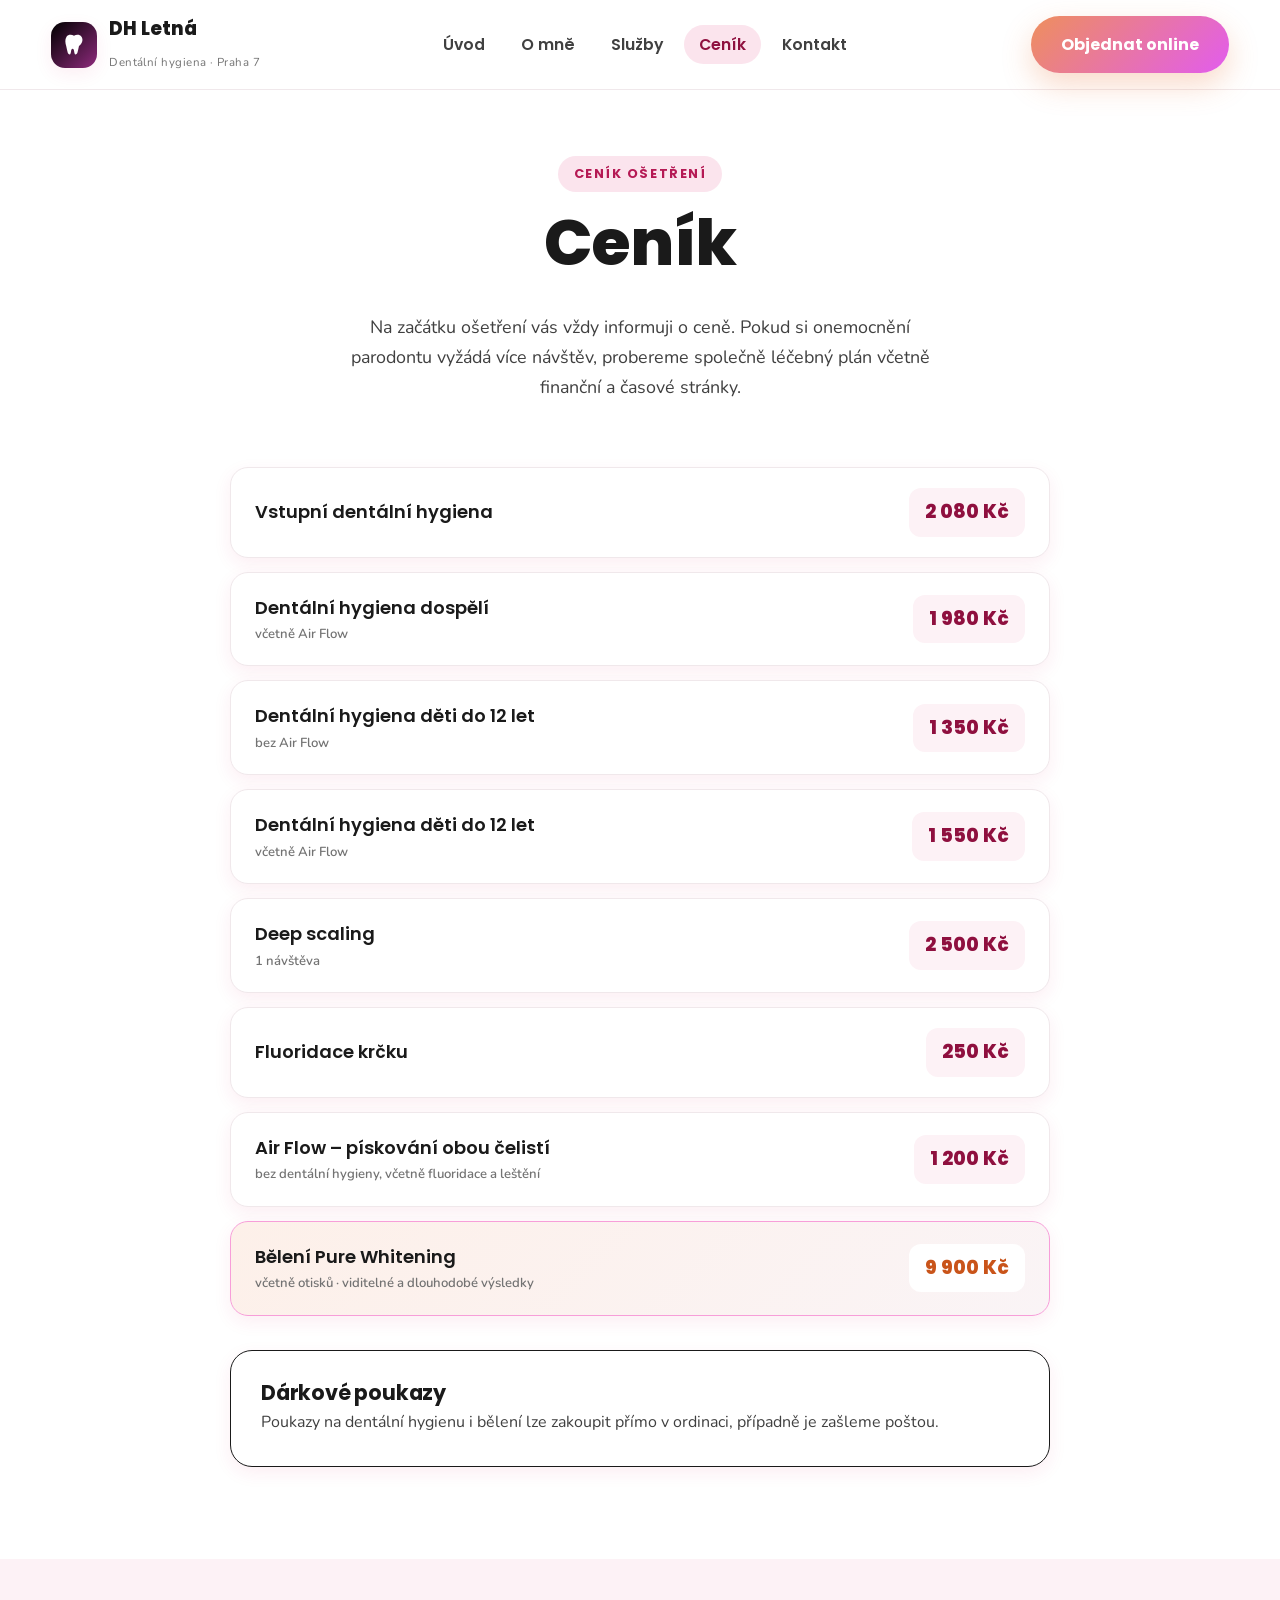
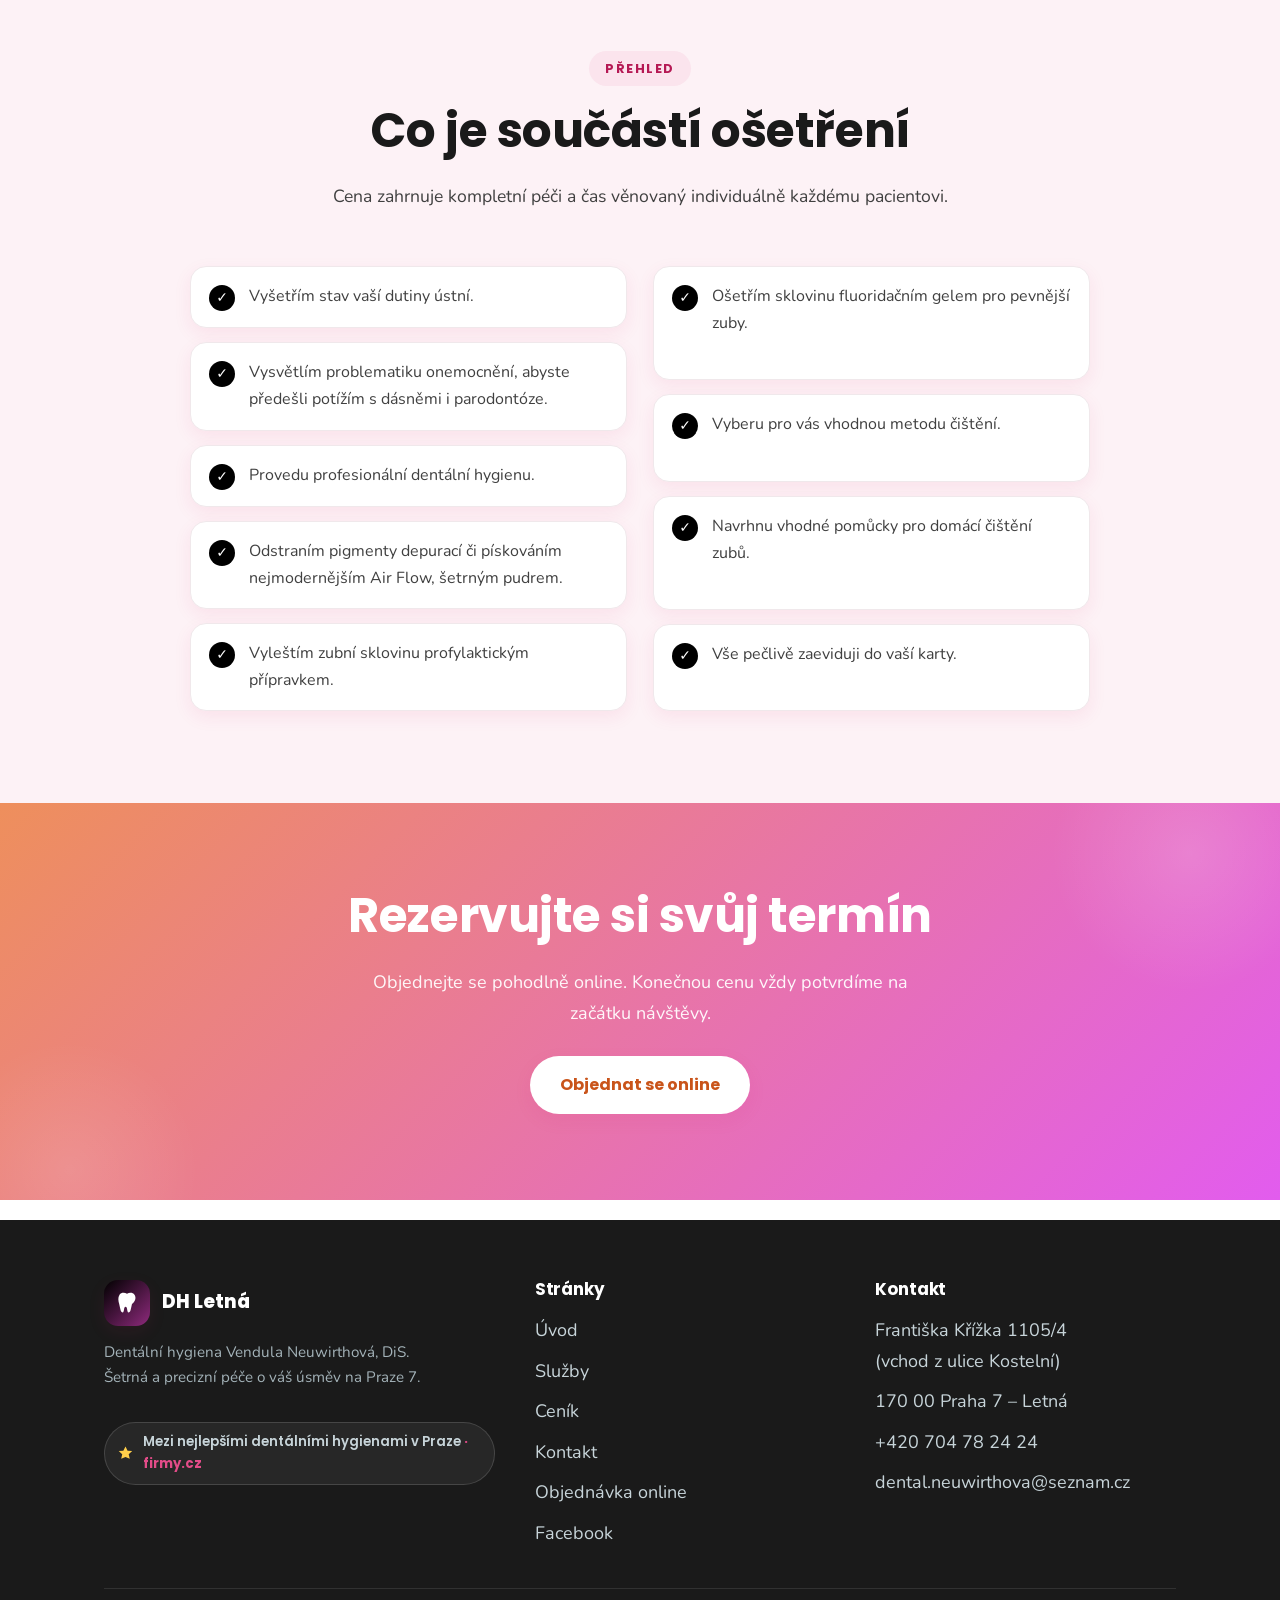
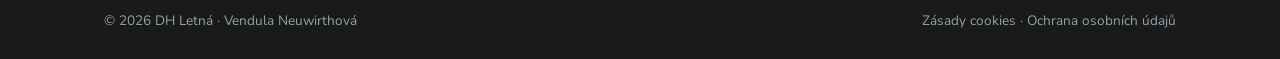
==== commit 82a343ab: "Remove topbar section from index.html Removed the topbar section from the HTML." ====
--- a/cenik/index.html
+++ b/cenik/index.html
@@ -50,16 +50,6 @@
 </head>
 <body>
 
-<div class="topbar">
-  <div class="wrap">
-    <a class="topbar__badge" href="https://www.firmy.cz/nejlepsi/Prvni-pomoc-a-zdravotnictvi/Zdravotnicke-sluzby/Zdravotnicka-zarizeni/Lekarske-ordinace/Stomatologicke-ordinace/Dentalni-hygiena/kraj-praha" target="_blank" rel="noopener">
-      <svg viewBox="0 0 24 24" aria-hidden="true"><path d="M12 2l2.9 6 6.6.6-5 4.3 1.5 6.5L12 16.8 5.9 19.4 7.4 12.9l-5-4.3L9 8z" fill="currentColor"/></svg>
-      <span class="topbar__long">Mezi nejlepšími dentálními hygienami v Praze</span>
-      <span class="topbar__short">Nejlepší dentální hygiena v Praze</span>
-      <b>· firmy.cz</b>
-    </a>
-  </div>
-</div>
 <header class="site-header">
   <div class="wrap">
     <nav class="nav" aria-label="Hlavní navigace">
--- a/assets/style.css
+++ b/assets/style.css
@@ -1,39 +1,52 @@
 /* ============================================================
    DH Letná — Dentální hygiena Vendula Neuwirthová
-   Mátová & korálová paleta · hravé, ale důvěryhodné
+   Vínová, fialová & oranžová paleta · elegantní a důvěryhodné
    ============================================================ */
 
 :root {
-  --mint-50:  #eafaf6;
-  --mint-100: #d0f4ec;
-  --mint-200: #a6ead9;
-  --mint-400: #35d3b8;
-  --mint-500: #16c2a3;
-  --mint-600: #0e9e88;
-  --mint-700: #0b7d6c;
-
-  --coral-100: #e7f0fa;
-  --coral-300: #a9cae8;
-  --coral-400: #5b95cf;
-  --coral-500: #3a7cbe;
-  --coral-600: #2c649f;
-  --pink: #e01b76;
-  --pink-soft: #f7d0e4;
-
-  --peach:   #eef5fb;
-  --cream:   #ffffff;
-  --sun:     #cfe6f5;
-
-  --ink:     #22323d;
-  --ink-soft:#4a5b66;
-  --muted:   #7a8a93;
-  --line:    #eef1f0;
-
-  --radius:  22px;
-  --radius-lg: 34px;
-  --shadow-sm: 0 6px 18px rgba(16,110,96,.08);
-  --shadow-md: 0 14px 40px rgba(16,110,96,.12);
-  --shadow-coral: 0 12px 30px rgba(58,124,190,.26);
+  /* Hlavní vínová / růžová (#D82269) a její odstíny */
+  --primary-50:  #fdf2f6;
+  --primary-100: #fbe4ed;
+  --primary-200: #f7ca3a;
+  --primary-400: #e34c89;
+  --primary-500: #000000; /* Hlavní */
+  --primary-600: #b51954;
+  --primary-700: #8f103f;
+
+  /* Doplňková oranžová (#E87034) a její odstíny */
+  --accent-100: #fdf0e9;
+  --accent-300: #f79ed9;
+  --accent-400: #ee8f5c;
+  --accent-500: #e25cee; /* Hlavní */
+  --accent-600: #c9541a;
+
+  /* Doplňková fialová (#8E2A7C) a její odstíny */
+  --purple-100: #f5e9f3;
+  --purple-300: #c985bc;
+  --purple-500: #8E2A7C; /* Hlavní */
+  --purple-600: #711e62;
+
+  /* Růžové akcenty */
+  --pink:       #D82269;
+  --pink-soft:  #fbe4ed;
+
+  /* Neutrální & světlé tóny */
+  --peach:      #faf4f6;
+  --cream:      #ffffff;
+  --sun:        #fde8df;
+
+  /* Tmavá / Texty (#1A1A1A) */
+  --ink:        #1A1A1A; /* Hlavní tmavá */
+  --ink-soft:   #404040;
+  --muted:      #737373;
+  --line:       #f0e8eb;
+
+  /* Konstrukční proměnné */
+  --radius:     22px;
+  --radius-lg:  34px;
+  --shadow-sm:  0 6px 18px rgba(216,34,105,.08);
+  --shadow-md:  0 14px 40px rgba(216,34,105,.12);
+  --shadow-coral: 0 12px 30px rgba(232,112,52,.26);
 
   --font-head: 'Poppins', system-ui, sans-serif;
   --font-body: 'Nunito', system-ui, sans-serif;
@@ -63,18 +76,18 @@
   letter-spacing: -.01em;
 }
 
-h1 { font-size: clamp(2.3rem, 5vw, 3.6rem); font-weight: 800; }
+h1 { font-size: clamp(2.3rem, 5vw, 4rem); font-weight: 800; }
 h2 { font-size: clamp(2rem, 3.8vw, 2.95rem); font-weight: 700; }
 h3 { font-size: 1.3rem; font-weight: 700; }
 
 p { margin: 0 0 1.1em; color: var(--ink-soft); }
 
-a { color: var(--mint-600); text-decoration: none; }
+a { color: var(--primary-600); text-decoration: none; }
 
 .wrap { max-width: var(--wrap); margin: 0 auto; padding: 0 24px; }
 
 .section { padding: 92px 0; position: relative; }
-.section--tint { background: var(--mint-50); }
+.section--tint { background: var(--primary-50); }
 .section--peach { background: var(--peach); }
 
 .eyebrow {
@@ -86,13 +99,13 @@
   font-size: .8rem;
   letter-spacing: .12em;
   text-transform: uppercase;
-  color: var(--mint-600);
-  background: var(--mint-100);
+  color: var(--primary-600);
+  background: var(--primary-100);
   padding: 7px 16px;
   border-radius: 999px;
   margin-bottom: 18px;
 }
-.eyebrow--coral { color: var(--coral-600); background: var(--coral-100); }
+.eyebrow--coral { color: var(--accent-600); background: var(--accent-100); }
 
 .lead { font-size: 1.2rem; color: var(--ink-soft); }
 
@@ -111,30 +124,30 @@
   transition: transform .25s ease, box-shadow .25s ease, background .25s ease;
 }
 .btn--primary {
-  background: linear-gradient(135deg, var(--coral-400), var(--coral-500));
+  background: linear-gradient(135deg, var(--accent-400), var(--accent-500));
   color: #fff;
   box-shadow: var(--shadow-coral);
 }
-.btn--primary:hover { transform: translateY(-3px) scale(1.02); box-shadow: 0 18px 40px rgba(58,124,190,.36); }
+.btn--primary:hover { transform: translateY(-3px) scale(1.02); box-shadow: 0 18px 40px rgba(232,112,52,.36); }
 .btn--mint {
-  background: linear-gradient(135deg, var(--mint-400), var(--mint-600));
+  background: linear-gradient(135deg, var(--primary-400), var(--primary-600));
   color: #fff;
-  box-shadow: 0 12px 30px rgba(16,110,96,.28);
+  box-shadow: 0 12px 30px rgba(216,34,105,.28);
 }
 .btn--mint:hover { transform: translateY(-3px) scale(1.02); }
 .btn--ghost {
   background: #fff;
-  color: var(--mint-700);
+  color: var(--primary-700);
   box-shadow: var(--shadow-sm);
 }
-.btn--ghost:hover { transform: translateY(-3px); background: var(--mint-50); }
+.btn--ghost:hover { transform: translateY(-3px); background: var(--primary-50); }
 
 /* ---------- Header ---------- */
 .site-header {
   position: sticky;
   top: 0;
   z-index: 50;
-  background: rgba(255,253,249,.82);
+  background: rgba(255,255,255,.85);
   backdrop-filter: saturate(160%) blur(12px);
   border-bottom: 1px solid var(--line);
 }
@@ -148,12 +161,12 @@
 .brand { display: flex; align-items: center; gap: 12px; }
 .brand__logo {
   width: 46px; height: 46px; border-radius: 14px;
-  background: linear-gradient(135deg, var(--mint-400), var(--mint-600));
+  background: linear-gradient(135deg, var(--primary-500), var(--purple-500));
   display: grid; place-items: center;
   box-shadow: var(--shadow-sm);
   flex: none;
 }
-.brand__logo svg { width: 26px; height: 26px; }
+.brand__logo svg { width: 26px; height: 26px; fill: #fff; }
 .brand__name { font-family: var(--font-head); font-weight: 800; font-size: 1.15rem; color: var(--ink); line-height: 1; }
 .brand__sub { font-size: .72rem; color: var(--muted); letter-spacing: .04em; }
 
@@ -167,7 +180,7 @@
   border-radius: 999px;
   transition: background .2s, color .2s;
 }
-.nav__links a:hover, .nav__links a.is-active { background: var(--mint-100); color: var(--mint-700); }
+.nav__links a:hover, .nav__links a.is-active { background: var(--primary-100); color: var(--primary-700); }
 
 .nav__cta { display: flex; align-items: center; gap: 12px; }
 
@@ -182,7 +195,7 @@
   position: relative; overflow: hidden;
   min-height: clamp(500px, 66vh, 700px);
   display: flex; align-items: center;
-  background: #ecf8f4;
+  background: #fdf2f6;
 }
 .hero__bg {
   position: absolute; inset: 0; width: 100%;
@@ -190,11 +203,11 @@
 }
 .hero__bg::before {
   content: ""; position: absolute; inset: 0;
-  background: linear-gradient(90deg, rgba(16,34,40,.8) 0%, rgba(16,34,40,.5) 34%, rgba(16,34,40,.16) 60%, rgba(16,34,40,0) 84%);
+  background: linear-gradient(90deg, rgba(26,26,26,.85) 0%, rgba(26,26,26,.55) 34%, rgba(26,26,26,.2) 60%, rgba(26,26,26,0) 84%);
 }
 .hero__copy .eyebrow { background: rgba(255,255,255,.16); color: #fff; }
 .hero__title { color: #fff; }
-.hero__title .hl { color: #a9cae8; }
+.hero__title .hl { color: var(--accent-300); }
 .hero p.lead { color: rgba(255,255,255,.92); }
 .hero__points li { color: #fff; }
 .hero__title { font-size: clamp(2.9rem, 6vw, 4.7rem); line-height: 1.05; letter-spacing: -.02em; }
@@ -204,7 +217,7 @@
 .hero .wrap { position: relative; z-index: 1; width: 100%; }
 .hero__copy { max-width: 560px; padding: 40px 0; }
 .hero__title { margin-top: .3em; }
-.hero__title .hl { color: var(--coral-500); }
+.hero__title .hl { color: var(--accent-500); }
 .hero p.lead { max-width: 44ch; font-size: 1.42rem; color: var(--ink-soft); }
 
 /* Hero trust points */
@@ -218,14 +231,14 @@
 }
 .hero__points li svg {
   width: 24px; height: 24px; flex: none; padding: 4px; border-radius: 50%;
-  background: var(--mint-100); color: var(--mint-600);
+  background: var(--primary-100); color: var(--primary-600);
 }
 
 /* Top award banner */
-.topbar { background: linear-gradient(90deg, var(--mint-600), var(--mint-500)); }
+.topbar { background: linear-gradient(90deg, var(--purple-500), var(--primary-500)); }
 .topbar .wrap { display: flex; justify-content: center; align-items: center; min-height: 40px; padding-top: 7px; padding-bottom: 7px; }
 .topbar__badge {
-  display: inline-flex; align-items: center; gap: 9px; color: #fff;
+  display: inline-flex; align-items: center; gap: 99px; color: #fff;
   font-family: var(--font-head); font-weight: 600; font-size: .86rem; text-align: center;
 }
 .topbar__badge svg { width: 17px; height: 17px; color: #ffdf6b; flex: none; }
@@ -241,22 +254,22 @@
 .hero__link {
   display: inline-flex; align-items: center;
   font-family: var(--font-head); font-weight: 700; font-size: 1rem;
-  color: var(--mint-600); text-decoration: underline; text-underline-offset: 5px;
+  color: var(--primary-600); text-decoration: underline; text-underline-offset: 5px;
   text-decoration-thickness: 2px; padding: 12px 6px; transition: color .2s;
 }
-.hero__link:hover { color: var(--mint-700); }
+.hero__link:hover { color: var(--primary-700); }
 
 /* Best-of badge */
 .hero__badge {
   display: inline-flex; align-items: center; gap: 10px; margin-top: 26px;
-  background: #fff; border: 1px solid var(--mint-200); border-radius: 999px;
+  background: #fff; border: 1px solid var(--primary-100); border-radius: 999px;
   padding: 10px 18px 10px 14px; box-shadow: var(--shadow-sm);
   font-family: var(--font-head); font-weight: 600; font-size: .9rem; color: var(--ink-soft);
   transition: transform .2s, box-shadow .2s;
 }
 .hero__badge:hover { transform: translateY(-2px); box-shadow: var(--shadow-md); }
 .hero__badge svg { width: 20px; height: 20px; color: #f2b705; flex: none; }
-.hero__badge b { color: var(--mint-700); font-weight: 700; }
+.hero__badge b { color: var(--primary-700); font-weight: 700; }
 
 @keyframes float { 0%,100% { transform: translateY(0); } 50% { transform: translateY(-12px); } }
 
@@ -278,11 +291,11 @@
 .card:hover { transform: translateY(-6px); box-shadow: var(--shadow-md); }
 .card__icon {
   width: 58px; height: 58px; border-radius: 18px; display: grid; place-items: center;
-  margin-bottom: 18px; background: var(--mint-100); color: var(--mint-600);
+  margin-bottom: 18px; background: var(--primary-100); color: var(--primary-500);
 }
 .card__icon svg { width: 30px; height: 30px; }
-.card__icon--coral { background: var(--coral-100); color: var(--coral-600); }
-.card__icon--sun { background: var(--mint-100); color: var(--mint-600); }
+.card__icon--coral { background: var(--accent-100); color: var(--accent-500); }
+.card__icon--sun { background: var(--purple-100); color: var(--purple-500); }
 .card h3 { margin-bottom: .4em; }
 .card p { margin: 0; font-size: 1rem; }
 
@@ -298,7 +311,7 @@
 }
 .checklist li .tick {
   flex: none; width: 26px; height: 26px; border-radius: 50%;
-  background: var(--mint-500); color: #fff; display: grid; place-items: center;
+  background: var(--primary-500); color: #fff; display: grid; place-items: center;
   font-size: 14px; margin-top: 2px;
 }
 .checklist li span.txt { color: var(--ink-soft); font-size: 1rem; }
@@ -307,12 +320,12 @@
 .about__grid { display: grid; grid-template-columns: .9fr 1.1fr; gap: 54px; align-items: center; }
 .about__photo {
   position: relative; border-radius: var(--radius-lg); overflow: hidden;
-  background: linear-gradient(135deg, var(--mint-100), var(--coral-100));
+  background: linear-gradient(135deg, var(--primary-100), var(--purple-100));
   aspect-ratio: 4/5; box-shadow: var(--shadow-md); display: grid; place-items: center;
 }
 .about__badges { display: flex; flex-wrap: wrap; gap: 10px; margin-top: 22px; }
 .badge {
-  background: var(--mint-50); color: var(--mint-700); border: 1px solid var(--mint-200);
+  background: var(--primary-50); color: var(--primary-700); border: 1px solid var(--primary-100);
   border-radius: 999px; padding: 8px 16px; font-family: var(--font-head);
   font-weight: 600; font-size: .88rem;
 }
@@ -323,39 +336,39 @@
   background: #fff; border-radius: var(--radius); padding: 30px; text-align: center;
   box-shadow: var(--shadow-sm); border: 1px solid var(--line);
 }
-.stat b { font-family: var(--font-head); font-size: 2.8rem; color: var(--coral-500); display: block; line-height: 1; }
+.stat b { font-family: var(--font-head); font-size: 2.8rem; color: var(--accent-500); display: block; line-height: 1; }
 .stat span { color: var(--muted); font-weight: 600; }
 .stat .ring { --p:0; width: 116px; height: 116px; margin: 0 auto 16px;
   border-radius: 50%;
-  background: conic-gradient(var(--mint-500) calc(var(--p)*1%), var(--mint-100) 0);
+  background: conic-gradient(var(--primary-500) calc(var(--p)*1%), var(--primary-100) 0);
   display: grid; place-items: center; }
 .stat .ring::before { content:""; width: 86px; height: 86px; background:#fff; border-radius:50%; grid-area:1/1; }
-.stat .ring b { grid-area:1/1; font-size: 1.6rem; color: var(--mint-600); z-index:1; }
+.stat .ring b { grid-area:1/1; font-size: 1.6rem; color: var(--primary-600); z-index:1; }
 
 /* ---------- Promo banner ---------- */
 .promo {
   position: relative; overflow: hidden;
-  background: linear-gradient(135deg, var(--mint-50), #e6f7f1);
-  border: 1px solid var(--mint-200);
+  background: linear-gradient(135deg, var(--primary-50), #fdf0e9);
+  border: 1px solid var(--primary-100);
   border-radius: var(--radius-lg); padding: 54px; color: var(--ink);
   box-shadow: var(--shadow-sm);
 }
 .promo h2 { color: var(--ink); }
 .promo p { color: var(--ink-soft); }
 .promo .price { font-family: var(--font-head); font-weight: 800; font-size: 2.4rem; color: #fff; }
-.promo__deco { position: absolute; right: -40px; top: -40px; opacity: .5; width: 300px; }
-.promo__deco path { fill: var(--mint-200); }
+.promo__deco { position: absolute; right: -40px; top: -40px; opacity: .3; width: 300px; }
+.promo__deco path { fill: var(--primary-200); }
 .promo__grid { position: relative; z-index: 1; display: grid; grid-template-columns: 1.35fr .8fr; gap: 44px; align-items: center; }
 .promo__content h2 { color: var(--ink); }
 .promo__list { list-style: none; padding: 0; margin: 20px 0 0; display: grid; gap: 12px; }
 .promo__list li { display: flex; align-items: center; gap: 12px; color: var(--ink); font-weight: 700; font-family: var(--font-head); font-size: 1rem; }
 .promo__list li::before {
   content: "✓"; flex: none; width: 24px; height: 24px; border-radius: 50%;
-  background: var(--mint-500); color: #fff; display: grid; place-items: center; font-size: 13px;
+  background: var(--primary-500); color: #fff; display: grid; place-items: center; font-size: 13px;
 }
 .promo__card { background: #fff; border-radius: var(--radius); padding: 34px 28px; text-align: center; box-shadow: var(--shadow-md); }
 .promo__card-label { display: block; color: var(--muted); font-weight: 700; font-size: .85rem; text-transform: uppercase; letter-spacing: .06em; }
-.promo__card-price { display: block; font-family: var(--font-head); font-weight: 800; font-size: 2.6rem; color: var(--mint-700); margin: 8px 0 20px; }
+.promo__card-price { display: block; font-family: var(--font-head); font-weight: 800; font-size: 2.6rem; color: var(--primary-700); margin: 8px 0 20px; }
 .promo__card .btn { width: 100%; justify-content: center; }
 .promo__card-note { display: block; margin-top: 14px; color: var(--muted); font-size: .82rem; }
 @media (max-width: 820px) {
@@ -370,15 +383,15 @@
   padding: 20px 24px; margin-bottom: 14px; box-shadow: var(--shadow-sm);
   transition: transform .25s, box-shadow .25s;
 }
-.price-row:hover { transform: translateX(6px); box-shadow: var(--shadow-md); border-color: var(--mint-200); }
-.price-row.is-feature { background: linear-gradient(135deg, var(--coral-100), var(--peach)); border-color: var(--coral-300); }
+.price-row:hover { transform: translateX(6px); box-shadow: var(--shadow-md); border-color: var(--primary-200); }
+.price-row.is-feature { background: linear-gradient(135deg, var(--accent-100), var(--peach)); border-color: var(--accent-300); }
 .price-row__name { font-family: var(--font-head); font-weight: 600; color: var(--ink); }
 .price-row__name small { display:block; font-family: var(--font-body); font-weight:600; color: var(--muted); font-size:.82rem; }
 .price-row__tag {
   flex: none; font-family: var(--font-head); font-weight: 800; font-size: 1.2rem;
-  color: var(--mint-700); background: var(--mint-50); padding: 8px 16px; border-radius: 12px; white-space: nowrap;
-}
-.price-row.is-feature .price-row__tag { color: var(--coral-600); background: #fff; }
+  color: var(--primary-700); background: var(--primary-50); padding: 8px 16px; border-radius: 12px; white-space: nowrap;
+}
+.price-row.is-feature .price-row__tag { color: var(--accent-600); background: #fff; }
 
 /* ---------- Contact ---------- */
 .contact__grid { display: grid; grid-template-columns: 1fr 1.1fr; gap: 40px; align-items: stretch; }
@@ -389,7 +402,7 @@
 .contact__item { display: flex; gap: 16px; align-items: flex-start; margin-bottom: 26px; }
 .contact__item .ic {
   flex:none; width: 50px; height: 50px; border-radius: 15px; display:grid; place-items:center;
-  background: var(--mint-100); color: var(--mint-600);
+  background: var(--primary-100); color: var(--primary-600);
 }
 .contact__item .ic svg { width: 24px; height: 24px; }
 .contact__item h4 { margin: 0 0 3px; font-size: 1.05rem; }
@@ -408,7 +421,7 @@
 
 /* ---------- CTA strip ---------- */
 .cta-strip {
-  background: linear-gradient(135deg, var(--coral-400), var(--coral-500));
+  background: linear-gradient(135deg, var(--accent-400), var(--accent-500));
   border-radius: var(--radius-lg); padding: 50px; text-align: center; color:#fff;
   box-shadow: var(--shadow-coral); position: relative; overflow: hidden;
 }
@@ -425,13 +438,13 @@
 .cta-strip > * { position: relative; z-index: 1; }
 .cta-strip h2 { color:#fff; }
 .cta-strip p { color: rgba(255,255,255,.94); max-width: 520px; margin: 0 auto 26px; }
-.cta-strip .btn--ghost { color: var(--coral-600); }
-.cta-strip .btn--ghost:hover { color: var(--coral-700, #2c649f); background: #fff; }
+.cta-strip .btn--ghost { color: var(--accent-600); }
+.cta-strip .btn--ghost:hover { color: var(--accent-600); background: #fff; }
 
 /* Full-width CTA band */
 .cta-band {
   position: relative; overflow: hidden; text-align: center;
-  background: linear-gradient(135deg, var(--coral-400), var(--coral-500));
+  background: linear-gradient(135deg, var(--accent-400), var(--accent-500));
   color: #fff; padding: 86px 0;
 }
 .cta-band::before {
@@ -445,8 +458,8 @@
 .cta-band .wrap { position: relative; z-index: 1; }
 .cta-band h2 { color: #fff; }
 .cta-band p { color: rgba(255,255,255,.94); max-width: 540px; margin: 0 auto 28px; }
-.cta-band .btn--ghost { color: var(--coral-600); }
-.cta-band .btn--ghost:hover { color: var(--coral-700, #2c649f); background: #fff; transform: translateY(-3px); }
+.cta-band .btn--ghost { color: var(--accent-600); }
+.cta-band .btn--ghost:hover { color: var(--accent-600); background: #fff; transform: translateY(-3px); }
 @media (max-width: 720px) { .cta-band { padding: 56px 0; } }
 
 /* ---------- Footer ---------- */
@@ -454,10 +467,10 @@
 .footer__grid { display: grid; grid-template-columns: 1.3fr 1fr 1fr; gap: 40px; }
 .site-footer h4 { color:#fff; font-size: 1.05rem; margin-bottom: 16px; }
 .site-footer a { color:#c7d4d9; }
-.site-footer a:hover { color: var(--mint-400); }
+.site-footer a:hover { color: var(--primary-400); }
 .footer__links { list-style:none; padding:0; margin:0; display:grid; gap: 10px; }
 .footer__brand .brand__name { color:#fff; }
-.footer__brand p { color:#8fa2a9; font-size: .95rem; }
+.footer__brand p { color:#a3b2b8; font-size: .95rem; }
 .footer__badge {
   display: inline-flex; align-items: center; gap: 9px; margin-top: 14px;
   background: rgba(255,255,255,.06); border: 1px solid rgba(255,255,255,.14);
@@ -465,9 +478,9 @@
   font-family: var(--font-head); font-weight: 600; font-size: .82rem; color: #d7e2e6;
   transition: background .2s, border-color .2s;
 }
-.footer__badge:hover { background: rgba(255,255,255,.12); border-color: var(--mint-400); color: #fff; }
+.footer__badge:hover { background: rgba(255,255,255,.12); border-color: var(--primary-400); color: #fff; }
 .footer__badge svg { width: 17px; height: 17px; color: #ffce4a; flex: none; }
-.footer__badge b { color: var(--mint-400); font-weight: 700; }
+.footer__badge b { color: var(--primary-400); font-weight: 700; }
 .footer__bottom {
   margin-top: 40px; padding-top: 20px; border-top: 1px solid rgba(255,255,255,.1);
   display:flex; justify-content:space-between; gap: 16px; flex-wrap: wrap;
@@ -480,7 +493,7 @@
   position: relative;
   border-radius: var(--radius-lg);
   overflow: hidden;
-  background: linear-gradient(135deg, var(--mint-100), var(--coral-100));
+  background: linear-gradient(135deg, var(--primary-100), var(--purple-100));
   box-shadow: var(--shadow-md);
 }
 .photo img {
@@ -492,14 +505,14 @@
   position: absolute; inset: 0;
   background:
     radial-gradient(circle at 30% 30%, rgba(255,255,255,.5), transparent 60%),
-    linear-gradient(135deg, var(--mint-100), var(--coral-100));
+    linear-gradient(135deg, var(--primary-100), var(--purple-100));
 }
 .photo.is-empty::after {
   content: attr(data-label);
   position: absolute; inset: 0;
   display: grid; place-items: center; text-align: center; padding: 20px;
   font-family: var(--font-head); font-weight: 700; font-size: .98rem;
-  color: var(--mint-700); letter-spacing: .01em; line-height: 1.5;
+  color: var(--primary-700); letter-spacing: .01em; line-height: 1.5;
 }
 .photo--portrait { aspect-ratio: 4/5; }
 .photo--wide { aspect-ratio: 16/10; }
@@ -527,14 +540,14 @@
 /* ---------- Legal pages ---------- */
 .legal { max-width: 820px; margin: 0 auto; }
 .legal .card { padding: 40px 44px; }
-.legal h2 { font-size: 1.4rem; margin: 34px 0 12px; color: var(--mint-700); }
+.legal h2 { font-size: 1.4rem; margin: 34px 0 12px; color: var(--primary-700); }
 .legal h3 { font-size: 1.1rem; margin: 22px 0 8px; }
 .legal p { font-size: 1rem; }
 .legal ul { padding-left: 22px; }
 .legal ul li { margin-bottom: 8px; color: var(--ink-soft); }
 .legal .meta { color: var(--muted); font-size: .9rem; }
 .legal .contact-box {
-  background: var(--mint-50); border: 1px solid var(--mint-200);
+  background: var(--primary-50); border: 1px solid var(--primary-100);
   border-radius: 16px; padding: 20px 24px; margin-top: 18px;
 }
 .legal .contact-box p { margin: 0; }
@@ -555,7 +568,7 @@
 @media (max-width: 860px) {
   .hero { flex-direction: column; align-items: stretch; min-height: auto; }
   .hero__bg { position: relative; width: 100%; height: 300px; background-size: cover; background-position: 55% 45%; }
-  .hero__bg::before { background: linear-gradient(0deg, #ecf8f4 0%, rgba(236,248,244,0) 46%); }
+  .hero__bg::before { background: linear-gradient(0deg, #fdf2f6 0%, rgba(253,242,246,0) 46%); }
   .hero__sparkle { display: none; }
   .hero__copy { max-width: none; margin: 0; padding: 24px 0 8px; }
   .hero p.lead { max-width: none; }
@@ -572,7 +585,7 @@
   .brand__logo { width: 40px; height: 40px; border-radius: 12px; }
   .brand__logo svg { width: 22px; height: 22px; }
 
-  /* Mobile dropdown menu — always in DOM, animated */
+  /* Mobile dropdown menu */
   .nav__links {
     display: flex; position: absolute; top: calc(100% + 10px); left: 0; right: 0;
     flex-direction: column; align-items: stretch; gap: 6px;
@@ -587,11 +600,11 @@
     display: block; padding: 14px 18px; border-radius: 14px;
     font-family: var(--font-head); font-weight: 600; font-size: 1.05rem; color: var(--ink);
   }
-  .nav__links a:hover, .nav__links a.is-active { background: var(--mint-50); color: var(--mint-700); }
+  .nav__links a:hover, .nav__links a.is-active { background: var(--primary-50); color: var(--primary-700); }
   .nav__links a.is-active { position: relative; }
   .nav__links a.is-active::after {
     content: ""; position: absolute; left: 18px; bottom: 9px; width: 22px; height: 3px;
-    border-radius: 3px; background: var(--mint-500);
+    border-radius: 3px; background: var(--primary-500);
   }
 
   /* Hamburger → X */
@@ -602,7 +615,7 @@
 
   /* Backdrop */
   .nav-backdrop {
-    position: fixed; inset: 0; background: rgba(20,40,50,.28);
+    position: fixed; inset: 0; background: rgba(26,26,26,.3);
     opacity: 0; pointer-events: none; transition: opacity .22s ease; z-index: 40;
     -webkit-backdrop-filter: blur(2px); backdrop-filter: blur(2px);
   }
@@ -640,33 +653,30 @@
   .map-wrap, .map-wrap iframe { min-height: 300px; }
 }
 
-
 /* ---------- Reviews ---------- */
 .review { margin: 0; background: #fff; border: 1px solid var(--line); border-radius: var(--radius); padding: 28px; box-shadow: var(--shadow-sm); }
 .review__stars { color: #f5b301; letter-spacing: 3px; font-size: 1.05rem; margin-bottom: 12px; }
 .review p { font-style: italic; color: var(--ink); font-size: 1rem; margin: 0 0 16px; }
-.review cite { font-style: normal; font-family: var(--font-head); font-weight: 700; color: var(--mint-700); font-size: .95rem; }
+.review cite { font-style: normal; font-family: var(--font-head); font-weight: 700; color: var(--primary-700); font-size: .95rem; }
 .reviews-actions { text-align: center; margin-top: 34px; display: flex; gap: 12px; justify-content: center; flex-wrap: wrap; }
 .reviews-rating { display:inline-flex; align-items:center; gap:10px; justify-content:center; margin-top:6px; font-family:var(--font-head); font-weight:700; color:var(--ink); }
-.reviews-rating b { font-size: 1.6rem; color: var(--mint-700); }
-
-
-/* ---------- Hero text over dark photo (must win cascade) ---------- */
+.reviews-rating b { font-size: 1.6rem; color: var(--primary-700); }
+
+/* ---------- Hero text over dark photo ---------- */
 .hero__copy .eyebrow { background: rgba(255,255,255,.18); color: #fff; }
 .hero .hero__title { color: #fff; }
-.hero .hero__title .hl { color: #bcd9f5; }
+.hero .hero__title .hl { color: var(--accent-300); }
 .hero p.lead { color: rgba(255,255,255,.92); }
 .hero .hero__points li { color: #fff; }
 @media (max-width: 860px) {
-  .hero__copy .eyebrow { background: var(--mint-100); color: var(--mint-600); }
+  .hero__copy .eyebrow { background: var(--primary-100); color: var(--primary-600); }
   .hero .hero__title { color: var(--ink); }
-  .hero .hero__title .hl { color: var(--coral-500); }
+  .hero .hero__title .hl { color: var(--accent-500); }
   .hero p.lead { color: var(--ink-soft); }
   .hero .hero__points li { color: var(--ink); }
 }
 
-
-/* ---------- Hero upgrades (slider, CTA, trust chips) ---------- */
+/* ---------- Hero upgrades ---------- */
 .rotator { display: inline-block; transition: opacity .35s ease; }
 .btn--lg { padding: 18px 40px; font-size: 1.08rem; }
 .hero__actions { gap: 18px; margin-top: 14px; }
@@ -688,14 +698,13 @@
   -webkit-backdrop-filter: blur(4px); backdrop-filter: blur(4px);
 }
 @media (max-width: 860px) {
-  .hero__rating { background: var(--mint-50); border-color: var(--mint-200); color: var(--ink); }
+  .hero__rating { background: var(--primary-50); border-color: var(--primary-100); color: var(--ink); }
   .hero__rating .stars { color: #f5b301; }
-  .hero .hero__points li { background: var(--mint-50); border-color: var(--mint-200); color: var(--ink); }
+  .hero .hero__points li { background: var(--primary-50); border-color: var(--primary-100); color: var(--ink); }
   .btn--lg { padding: 15px 28px; font-size: 1rem; }
 }
 
-
-/* ---------- Hero headline: wider + fixed 3-line height (no layout shift) ---------- */
+/* ---------- Hero headline ---------- */
 .hero__copy { max-width: 660px; }
 .hero .hero__title { font-size: clamp(2.35rem, 4.6vw, 3.8rem); line-height: 1.08; min-height: 3.3em; }
 .hero .hero__title .rotator { display: block; }
@@ -703,17 +712,27 @@
   .hero .hero__title { font-size: clamp(2rem, 8vw, 2.6rem); min-height: 3.35em; }
 }
 
-
-/* ---------- Vizitka accent: pink stripe + highlighted claim words ---------- */
+/* ---------- Vizitka accent ---------- */
 .hero__bg::after {
   content: ""; position: absolute; inset: 0; pointer-events: none;
-  background: linear-gradient(104deg, transparent 30%, rgba(224,27,118,.32) 41%, rgba(224,27,118,.12) 50%, transparent 60%);
-}
-.rotator em { font-style: normal; color: #ff5aa8; }
-@media (max-width: 860px){ .rotator em { color: var(--pink); } }
+  background: linear-gradient(104deg, transparent 30%, rgba(216,34,105,.32) 41%, rgba(142,42,124,.18) 50%, transparent 60%);
+}
+.rotator em { font-style: normal; color: var(--accent-300); }
+@media (max-width: 860px){ .rotator em { color: var(--primary-500); } }
 .review__stars, .hero__rating .stars { color: #f5b301; }
 .footer__links a.fb:hover { color: #4a7fd6; }
 
-
-/* FULLWIDTH-HEADER: menu přes celou šířku */
+/* FULLWIDTH-HEADER */
 .site-header .wrap { max-width: none; padding: 0 clamp(20px, 4vw, 60px); }
+
+/* BAKED-HERO */
+.hero__bg { background-position: 50% 45%; }
+.hero__bg::before, .hero__bg::after { display: none !important; }
+.hero .wrap { max-width: none; padding-left: clamp(20px, 3vw, 62px); }
+.hero__copy { max-width: min(470px, 27vw); padding: 30px 0; }
+.hero .hero__title { font-size: clamp(1.85rem, 2.5vw, 2.75rem); line-height: 1.12; min-height: 3em; }
+@media (max-width: 860px) {
+  .hero .wrap { padding-left: 0; }
+  .hero__copy { max-width: none; }
+  .hero .hero__title { font-size: clamp(2rem, 8vw, 2.6rem); min-height: 3.4em; }
+}
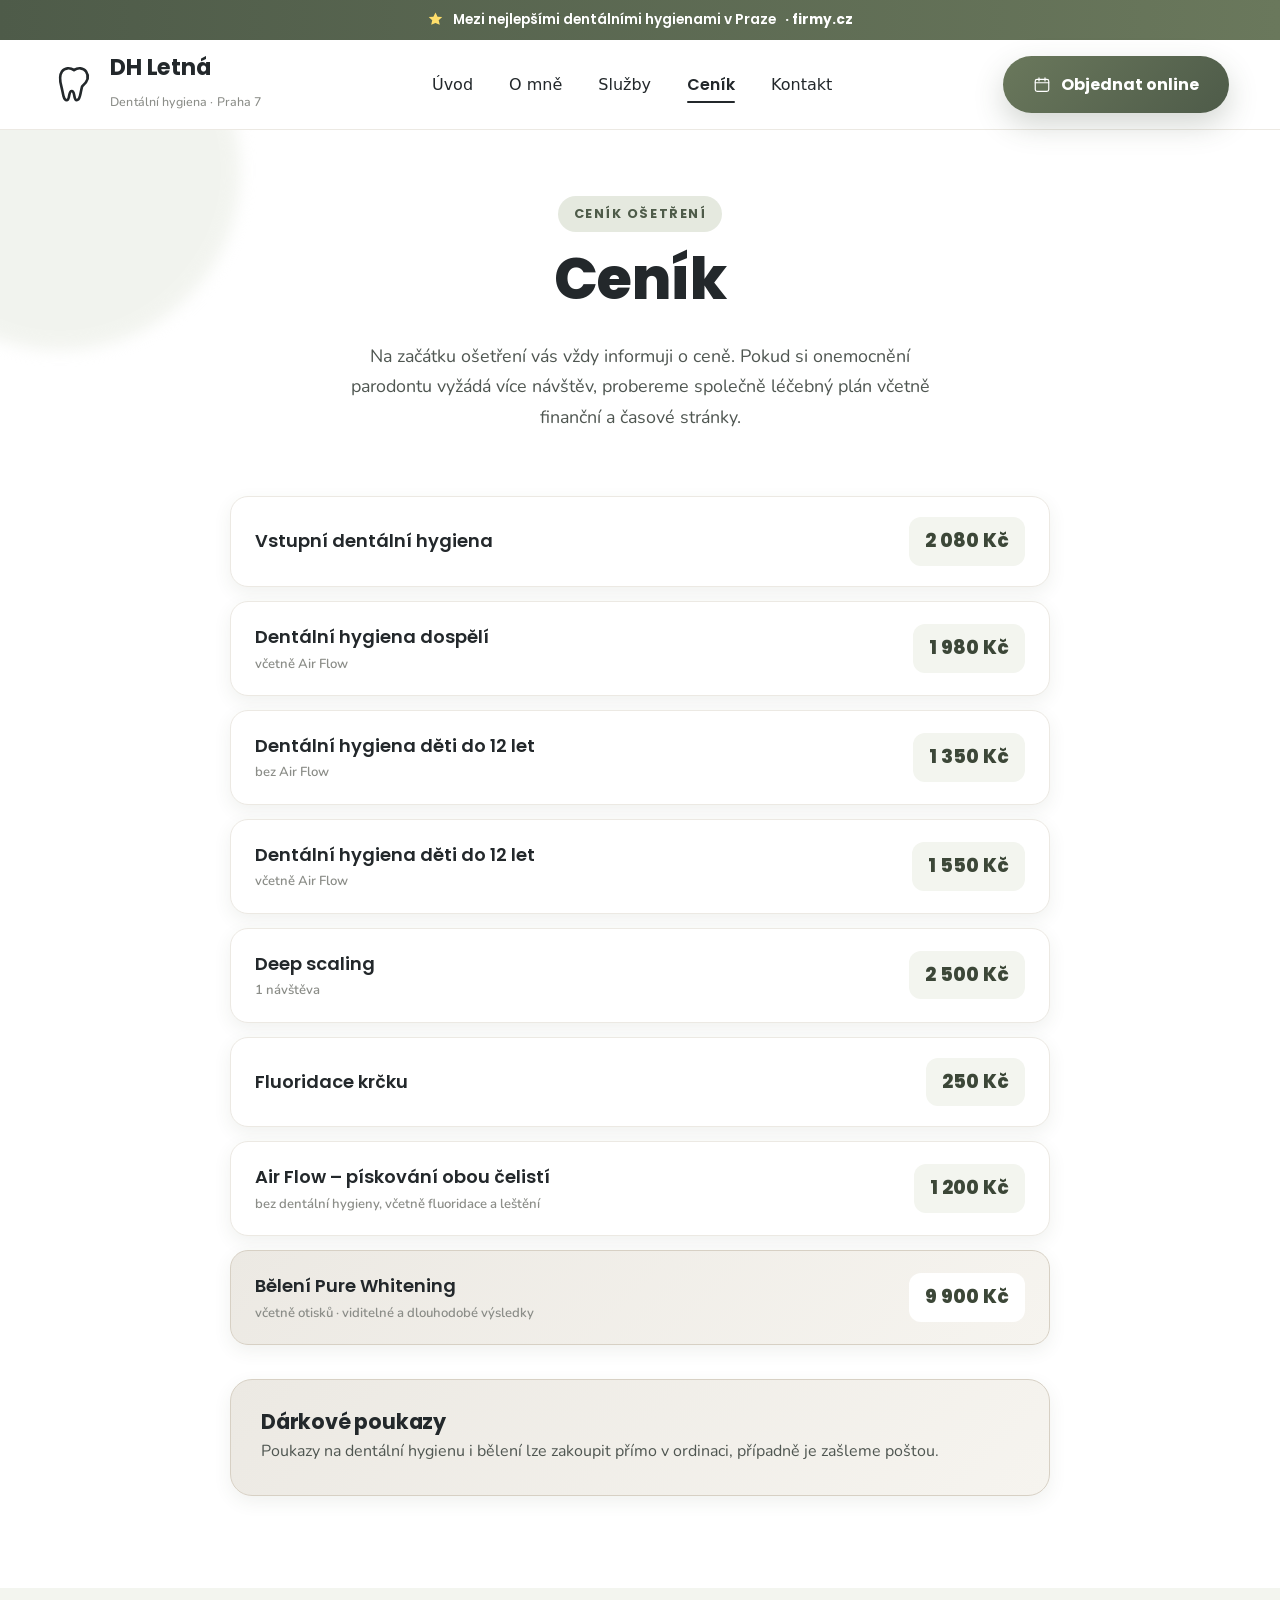
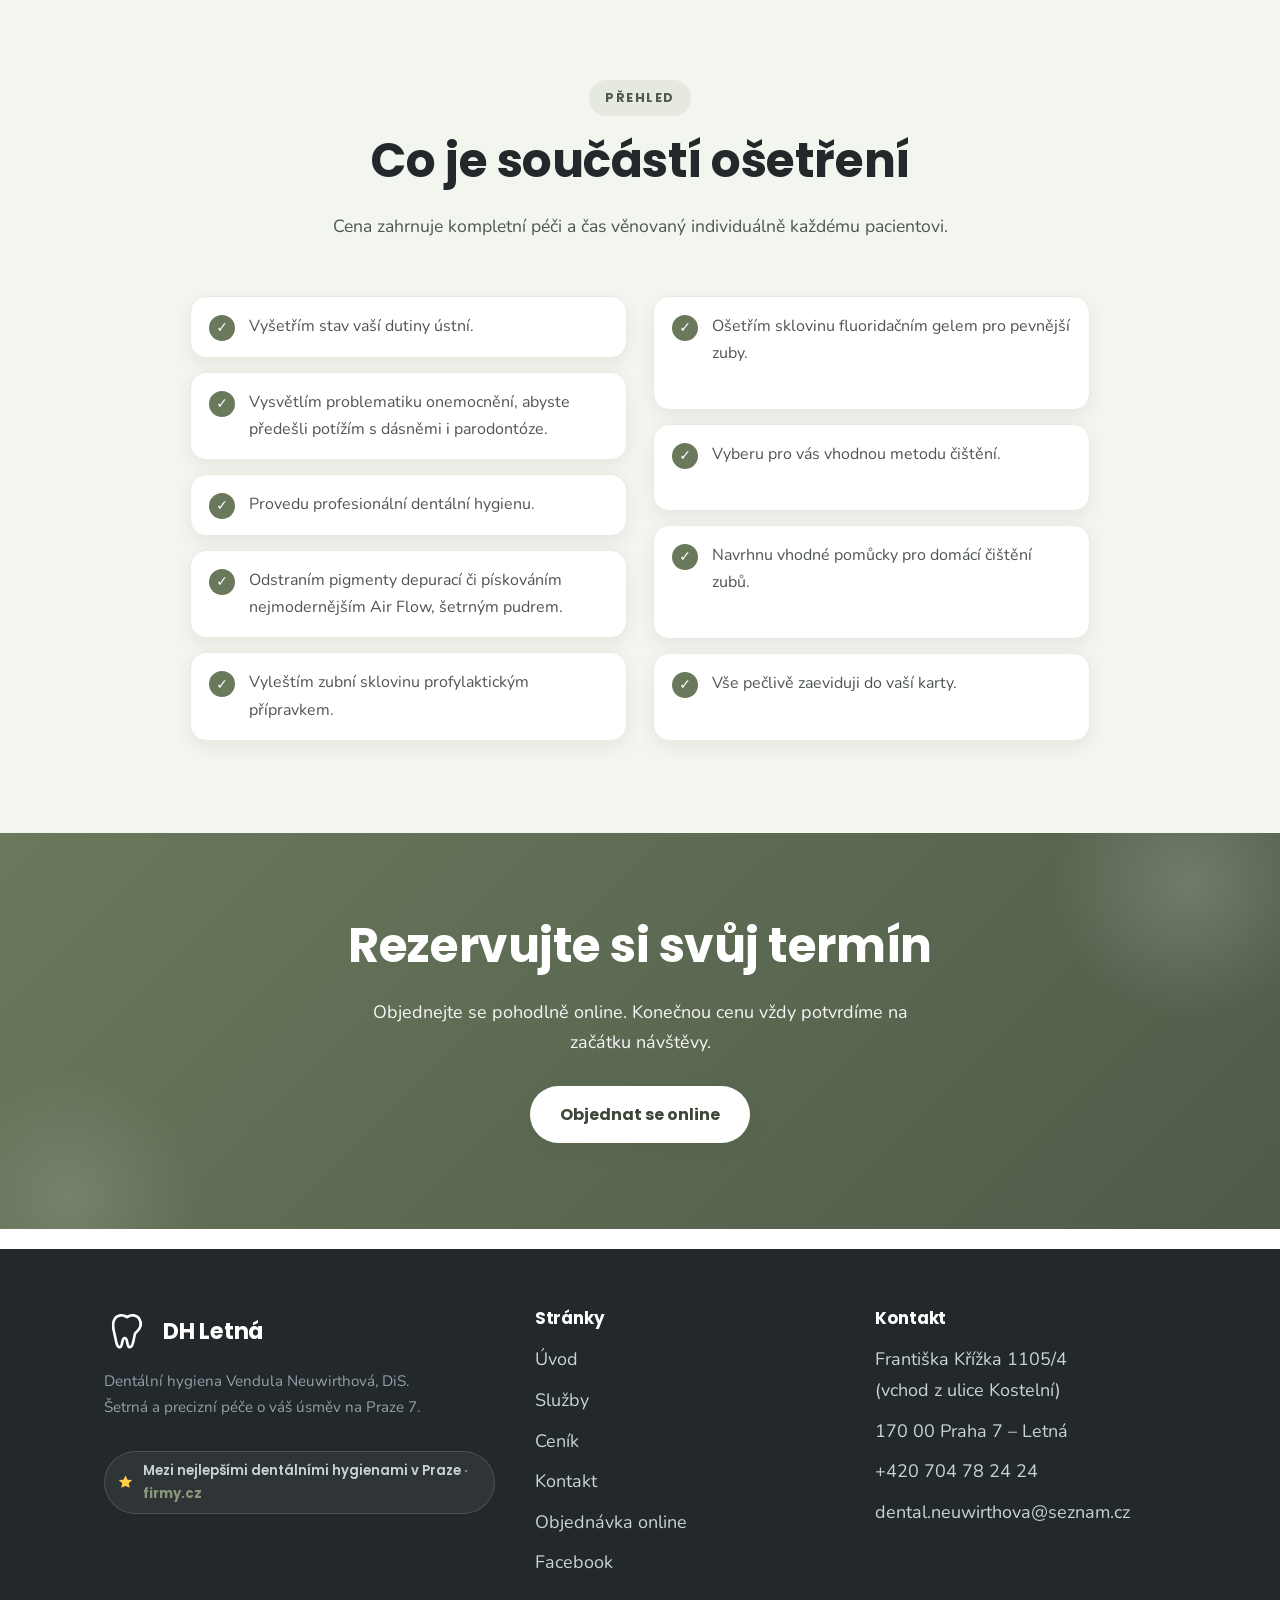
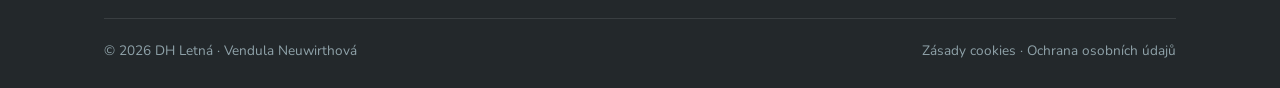
==== commit 04c997f4: "Add files via upload" ====
--- a/cenik/index.html
+++ b/cenik/index.html
@@ -7,7 +7,7 @@
 <meta name="description" content="Ceník dentální hygieny na Letné (Praha 7): vstupní hygiena od 2 080 Kč, ošetření dětí, Air Flow, deep scaling, fluoridace a bělení Pure Whitening 9 900 Kč.">
 <link rel="canonical" href="https://dh-letna.cz/cenik/">
 <meta name="robots" content="index, follow, max-image-preview:large">
-<meta name="theme-color" content="#16c2a3">
+<meta name="theme-color" content="#4e5b49">
 <meta property="og:type" content="website">
 <meta property="og:locale" content="cs_CZ">
 <meta property="og:site_name" content="DH Letná – dentální hygiena">
@@ -50,12 +50,22 @@
 </head>
 <body>
 
+<div class="topbar">
+  <div class="wrap">
+    <a class="topbar__badge" href="https://www.firmy.cz/nejlepsi/Prvni-pomoc-a-zdravotnictvi/Zdravotnicke-sluzby/Zdravotnicka-zarizeni/Lekarske-ordinace/Stomatologicke-ordinace/Dentalni-hygiena/kraj-praha" target="_blank" rel="noopener">
+      <svg viewBox="0 0 24 24" aria-hidden="true"><path d="M12 2l2.9 6 6.6.6-5 4.3 1.5 6.5L12 16.8 5.9 19.4 7.4 12.9l-5-4.3L9 8z" fill="currentColor"/></svg>
+      <span class="topbar__long">Mezi nejlepšími dentálními hygienami v Praze</span>
+      <span class="topbar__short">Nejlepší dentální hygiena v Praze</span>
+      <b>· firmy.cz</b>
+    </a>
+  </div>
+</div>
 <header class="site-header">
   <div class="wrap">
     <nav class="nav" aria-label="Hlavní navigace">
       <a class="brand" href="../" aria-label="DH Letná – úvod">
         <span class="brand__logo" aria-hidden="true">
-          <svg viewBox="0 0 24 24" fill="none"><path d="M12 3.5c-2.2-1.6-5.4-1.4-6.9.8C3.4 6.8 4 10 4.8 12.9c.5 1.8.7 3.6 1.2 5.4.3 1.1.7 2.4 1.8 2.4 1.2 0 1.3-1.8 1.5-3 .2-1.1.5-2.3 1.4-2.3.9 0 1.2 1.2 1.4 2.3.2 1.2.3 3 1.5 3 1.1 0 1.5-1.3 1.8-2.4.5-1.8.7-3.6 1.2-5.4C20 10 20.6 6.8 18.9 4.3 17.4 2.1 14.2 1.9 12 3.5Z" fill="#fff"/></svg>
+          <svg viewBox="0 0 24 24" fill="none"><path d="M12 3.5c-2.2-1.6-5.4-1.4-6.9.8C3.4 6.8 4 10 4.8 12.9c.5 1.8.7 3.6 1.2 5.4.3 1.1.7 2.4 1.8 2.4 1.2 0 1.3-1.8 1.5-3 .2-1.1.5-2.3 1.4-2.3.9 0 1.2 1.2 1.4 2.3.2 1.2.3 3 1.5 3 1.1 0 1.5-1.3 1.8-2.4.5-1.8.7-3.6 1.2-5.4C20 10 20.6 6.8 18.9 4.3 17.4 2.1 14.2 1.9 12 3.5Z" fill="none" stroke="currentColor" stroke-width="1.5" stroke-linejoin="round" stroke-linecap="round"/></svg>
         </span>
         <span>
           <span class="brand__name">DH&nbsp;Letná</span><br>
@@ -70,7 +80,7 @@
         <li><a href="../kontakt/">Kontakt</a></li>
       </ul>
       <div class="nav__cta">
-        <a class="btn btn--primary" href="https://dh-letna.xdent.cz" target="_blank" rel="noopener">Objednat online</a>
+        <a class="btn btn--primary" href="https://dh-letna.xdent.cz" target="_blank" rel="noopener"><svg viewBox="0 0 24 24" fill="none" width="18" height="18" aria-hidden="true"><rect x="3" y="4.5" width="18" height="16" rx="2.5" stroke="currentColor" stroke-width="1.6"/><path d="M3 9h18M8 2.5v4M16 2.5v4" stroke="currentColor" stroke-width="1.6" stroke-linecap="round"/></svg>Objednat online</a>
         <button class="nav__toggle" aria-label="Menu"><span></span><span></span><span></span></button>
       </div>
     </nav>
@@ -177,7 +187,7 @@
       <div class="footer__brand">
         <div class="brand" style="margin-bottom:14px;">
           <span class="brand__logo" aria-hidden="true">
-            <svg viewBox="0 0 24 24" fill="none"><path d="M12 3.5c-2.2-1.6-5.4-1.4-6.9.8C3.4 6.8 4 10 4.8 12.9c.5 1.8.7 3.6 1.2 5.4.3 1.1.7 2.4 1.8 2.4 1.2 0 1.3-1.8 1.5-3 .2-1.1.5-2.3 1.4-2.3.9 0 1.2 1.2 1.4 2.3.2 1.2.3 3 1.5 3 1.1 0 1.5-1.3 1.8-2.4.5-1.8.7-3.6 1.2-5.4C20 10 20.6 6.8 18.9 4.3 17.4 2.1 14.2 1.9 12 3.5Z" fill="#fff"/></svg>
+            <svg viewBox="0 0 24 24" fill="none"><path d="M12 3.5c-2.2-1.6-5.4-1.4-6.9.8C3.4 6.8 4 10 4.8 12.9c.5 1.8.7 3.6 1.2 5.4.3 1.1.7 2.4 1.8 2.4 1.2 0 1.3-1.8 1.5-3 .2-1.1.5-2.3 1.4-2.3.9 0 1.2 1.2 1.4 2.3.2 1.2.3 3 1.5 3 1.1 0 1.5-1.3 1.8-2.4.5-1.8.7-3.6 1.2-5.4C20 10 20.6 6.8 18.9 4.3 17.4 2.1 14.2 1.9 12 3.5Z" fill="none" stroke="currentColor" stroke-width="1.5" stroke-linejoin="round" stroke-linecap="round"/></svg>
           </span>
           <span class="brand__name">DH&nbsp;Letná</span>
         </div>
--- a/assets/style.css
+++ b/assets/style.css
@@ -1,52 +1,41 @@
 /* ============================================================
    DH Letná — Dentální hygiena Vendula Neuwirthová
-   Vínová, fialová & oranžová paleta · elegantní a důvěryhodné
+   Olivově-šalvějová & béžová paleta · klidná, důvěryhodná
    ============================================================ */
 
 :root {
-  /* Hlavní vínová / růžová (#D82269) a její odstíny */
-  --primary-50:  #fdf2f6;
-  --primary-100: #fbe4ed;
-  --primary-200: #f7ca3a;
-  --primary-400: #e34c89;
-  --primary-500: #000000; /* Hlavní */
-  --primary-600: #b51954;
-  --primary-700: #8f103f;
-
-  /* Doplňková oranžová (#E87034) a její odstíny */
-  --accent-100: #fdf0e9;
-  --accent-300: #f79ed9;
-  --accent-400: #ee8f5c;
-  --accent-500: #e25cee; /* Hlavní */
-  --accent-600: #c9541a;
-
-  /* Doplňková fialová (#8E2A7C) a její odstíny */
-  --purple-100: #f5e9f3;
-  --purple-300: #c985bc;
-  --purple-500: #8E2A7C; /* Hlavní */
-  --purple-600: #711e62;
-
-  /* Růžové akcenty */
-  --pink:       #D82269;
-  --pink-soft:  #fbe4ed;
-
-  /* Neutrální & světlé tóny */
-  --peach:      #faf4f6;
-  --cream:      #ffffff;
-  --sun:        #fde8df;
-
-  /* Tmavá / Texty (#1A1A1A) */
-  --ink:        #1A1A1A; /* Hlavní tmavá */
-  --ink-soft:   #404040;
-  --muted:      #737373;
-  --line:       #f0e8eb;
-
-  /* Konstrukční proměnné */
-  --radius:     22px;
-  --radius-lg:  34px;
-  --shadow-sm:  0 6px 18px rgba(216,34,105,.08);
-  --shadow-md:  0 14px 40px rgba(216,34,105,.12);
-  --shadow-coral: 0 12px 30px rgba(232,112,52,.26);
+  /* Brand green scale — olivová / šalvějová */
+  --mint-50:  #f3f5ef;
+  --mint-100: #e5e9df;
+  --mint-200: #c9d1bd;
+  --mint-400: #8b977c;
+  --mint-500: #6a785c;
+  --mint-600: #4e5b49;  /* primární oliva (tlačítka, akcenty) */
+  --mint-700: #3c4738;  /* tmavá oliva (hover) */
+
+  /* Sekundární teplá béžová / oliva */
+  --coral-100: #ece9e3;  /* teplá béžová (ikony, feature řádky) */
+  --coral-300: #d7d0c4;
+  --coral-400: #6a785c;  /* oliva (primární tlačítko – gradient) */
+  --coral-500: #4e5b49;  /* oliva */
+  --coral-600: #3c4738;  /* tmavá oliva (text) */
+  --pink: #8a9a7e;       /* ztlumená šalvěj (dříve růžová) */
+  --pink-soft: #dfe4d6;
+
+  --peach:   #f6f4ef;   /* teplá krémová (světlé sekce) */
+  --cream:   #ffffff;
+  --sun:     #e8e5df;   /* teplá béžová */
+
+  --ink:     #23282b;   /* uhlová */
+  --ink-soft:#4f5651;
+  --muted:   #8b8d88;   /* ztlumená šedá */
+  --line:    #ece9e3;   /* teplý okraj */
+
+  --radius:  22px;
+  --radius-lg: 34px;
+  --shadow-sm: 0 6px 18px rgba(60,71,56,.08);
+  --shadow-md: 0 14px 40px rgba(60,71,56,.12);
+  --shadow-coral: 0 12px 30px rgba(60,71,56,.22);
 
   --font-head: 'Poppins', system-ui, sans-serif;
   --font-body: 'Nunito', system-ui, sans-serif;
@@ -76,18 +65,18 @@
   letter-spacing: -.01em;
 }
 
-h1 { font-size: clamp(2.3rem, 5vw, 4rem); font-weight: 800; }
+h1 { font-size: clamp(2.3rem, 5vw, 3.6rem); font-weight: 800; }
 h2 { font-size: clamp(2rem, 3.8vw, 2.95rem); font-weight: 700; }
 h3 { font-size: 1.3rem; font-weight: 700; }
 
 p { margin: 0 0 1.1em; color: var(--ink-soft); }
 
-a { color: var(--primary-600); text-decoration: none; }
+a { color: var(--mint-600); text-decoration: none; }
 
 .wrap { max-width: var(--wrap); margin: 0 auto; padding: 0 24px; }
 
 .section { padding: 92px 0; position: relative; }
-.section--tint { background: var(--primary-50); }
+.section--tint { background: var(--mint-50); }
 .section--peach { background: var(--peach); }
 
 .eyebrow {
@@ -99,13 +88,13 @@
   font-size: .8rem;
   letter-spacing: .12em;
   text-transform: uppercase;
-  color: var(--primary-600);
-  background: var(--primary-100);
+  color: var(--mint-600);
+  background: var(--mint-100);
   padding: 7px 16px;
   border-radius: 999px;
   margin-bottom: 18px;
 }
-.eyebrow--coral { color: var(--accent-600); background: var(--accent-100); }
+.eyebrow--coral { color: var(--coral-600); background: var(--coral-100); }
 
 .lead { font-size: 1.2rem; color: var(--ink-soft); }
 
@@ -124,31 +113,31 @@
   transition: transform .25s ease, box-shadow .25s ease, background .25s ease;
 }
 .btn--primary {
-  background: linear-gradient(135deg, var(--accent-400), var(--accent-500));
+  background: linear-gradient(135deg, var(--coral-400), var(--coral-500));
   color: #fff;
   box-shadow: var(--shadow-coral);
 }
-.btn--primary:hover { transform: translateY(-3px) scale(1.02); box-shadow: 0 18px 40px rgba(232,112,52,.36); }
+.btn--primary:hover { transform: translateY(-3px) scale(1.02); box-shadow: 0 18px 40px rgba(60,71,56,.34); }
 .btn--mint {
-  background: linear-gradient(135deg, var(--primary-400), var(--primary-600));
+  background: linear-gradient(135deg, var(--mint-400), var(--mint-600));
   color: #fff;
-  box-shadow: 0 12px 30px rgba(216,34,105,.28);
+  box-shadow: 0 12px 30px rgba(16,110,96,.28);
 }
 .btn--mint:hover { transform: translateY(-3px) scale(1.02); }
 .btn--ghost {
   background: #fff;
-  color: var(--primary-700);
+  color: var(--mint-700);
   box-shadow: var(--shadow-sm);
 }
-.btn--ghost:hover { transform: translateY(-3px); background: var(--primary-50); }
+.btn--ghost:hover { transform: translateY(-3px); background: var(--mint-50); }
 
 /* ---------- Header ---------- */
 .site-header {
   position: sticky;
   top: 0;
   z-index: 50;
-  background: rgba(255,255,255,.85);
-  backdrop-filter: saturate(160%) blur(12px);
+  background: rgba(255,255,255,.9);
+  backdrop-filter: saturate(140%) blur(12px);
   border-bottom: 1px solid var(--line);
 }
 .nav {
@@ -158,29 +147,36 @@
   gap: 20px;
   padding: 14px 0;
 }
-.brand { display: flex; align-items: center; gap: 12px; }
+.brand { display: flex; align-items: center; gap: 13px; }
 .brand__logo {
-  width: 46px; height: 46px; border-radius: 14px;
-  background: linear-gradient(135deg, var(--primary-500), var(--purple-500));
+  width: 46px; height: 46px; border-radius: 0;
+  background: none;
   display: grid; place-items: center;
-  box-shadow: var(--shadow-sm);
+  box-shadow: none;
   flex: none;
-}
-.brand__logo svg { width: 26px; height: 26px; fill: #fff; }
-.brand__name { font-family: var(--font-head); font-weight: 800; font-size: 1.15rem; color: var(--ink); line-height: 1; }
-.brand__sub { font-size: .72rem; color: var(--muted); letter-spacing: .04em; }
-
-.nav__links { display: flex; align-items: center; gap: 6px; list-style: none; margin: 0; padding: 0; }
+  color: var(--ink);
+}
+.brand__logo svg { width: 42px; height: 42px; }
+.brand__name { font-family: var(--font-head); font-weight: 700; font-size: 1.4rem; color: var(--ink); line-height: 1.05; letter-spacing: -.01em; }
+.brand__sub { font-size: .78rem; color: var(--muted); letter-spacing: .01em; font-weight: 500; }
+
+.nav__links { display: flex; align-items: center; gap: 4px; list-style: none; margin: 0; padding: 0; }
 .nav__links a {
+  position: relative;
   font-family: var(--font-head);
-  font-weight: 600;
-  font-size: .98rem;
-  color: var(--ink-soft);
-  padding: 9px 15px;
+  font-weight: 500;
+  font-size: 1rem;
+  color: var(--ink);
+  padding: 9px 16px;
   border-radius: 999px;
-  transition: background .2s, color .2s;
-}
-.nav__links a:hover, .nav__links a.is-active { background: var(--primary-100); color: var(--primary-700); }
+  transition: color .2s;
+}
+.nav__links a:hover { color: var(--mint-600); }
+.nav__links a.is-active { color: var(--ink); font-weight: 600; }
+.nav__links a.is-active::after {
+  content: ""; position: absolute; left: 16px; right: 16px; bottom: 2px;
+  height: 2px; border-radius: 2px; background: var(--ink);
+}
 
 .nav__cta { display: flex; align-items: center; gap: 12px; }
 
@@ -195,7 +191,7 @@
   position: relative; overflow: hidden;
   min-height: clamp(500px, 66vh, 700px);
   display: flex; align-items: center;
-  background: #fdf2f6;
+  background: #ecf8f4;
 }
 .hero__bg {
   position: absolute; inset: 0; width: 100%;
@@ -203,11 +199,11 @@
 }
 .hero__bg::before {
   content: ""; position: absolute; inset: 0;
-  background: linear-gradient(90deg, rgba(26,26,26,.85) 0%, rgba(26,26,26,.55) 34%, rgba(26,26,26,.2) 60%, rgba(26,26,26,0) 84%);
+  background: linear-gradient(90deg, rgba(16,34,40,.8) 0%, rgba(16,34,40,.5) 34%, rgba(16,34,40,.16) 60%, rgba(16,34,40,0) 84%);
 }
 .hero__copy .eyebrow { background: rgba(255,255,255,.16); color: #fff; }
 .hero__title { color: #fff; }
-.hero__title .hl { color: var(--accent-300); }
+.hero__title .hl { color: #b4bda8; }
 .hero p.lead { color: rgba(255,255,255,.92); }
 .hero__points li { color: #fff; }
 .hero__title { font-size: clamp(2.9rem, 6vw, 4.7rem); line-height: 1.05; letter-spacing: -.02em; }
@@ -217,7 +213,7 @@
 .hero .wrap { position: relative; z-index: 1; width: 100%; }
 .hero__copy { max-width: 560px; padding: 40px 0; }
 .hero__title { margin-top: .3em; }
-.hero__title .hl { color: var(--accent-500); }
+.hero__title .hl { color: var(--coral-500); }
 .hero p.lead { max-width: 44ch; font-size: 1.42rem; color: var(--ink-soft); }
 
 /* Hero trust points */
@@ -231,14 +227,14 @@
 }
 .hero__points li svg {
   width: 24px; height: 24px; flex: none; padding: 4px; border-radius: 50%;
-  background: var(--primary-100); color: var(--primary-600);
+  background: var(--mint-100); color: var(--mint-600);
 }
 
 /* Top award banner */
-.topbar { background: linear-gradient(90deg, var(--purple-500), var(--primary-500)); }
+.topbar { background: linear-gradient(90deg, var(--mint-600), var(--mint-500)); }
 .topbar .wrap { display: flex; justify-content: center; align-items: center; min-height: 40px; padding-top: 7px; padding-bottom: 7px; }
 .topbar__badge {
-  display: inline-flex; align-items: center; gap: 99px; color: #fff;
+  display: inline-flex; align-items: center; gap: 9px; color: #fff;
   font-family: var(--font-head); font-weight: 600; font-size: .86rem; text-align: center;
 }
 .topbar__badge svg { width: 17px; height: 17px; color: #ffdf6b; flex: none; }
@@ -254,22 +250,22 @@
 .hero__link {
   display: inline-flex; align-items: center;
   font-family: var(--font-head); font-weight: 700; font-size: 1rem;
-  color: var(--primary-600); text-decoration: underline; text-underline-offset: 5px;
+  color: var(--mint-600); text-decoration: underline; text-underline-offset: 5px;
   text-decoration-thickness: 2px; padding: 12px 6px; transition: color .2s;
 }
-.hero__link:hover { color: var(--primary-700); }
+.hero__link:hover { color: var(--mint-700); }
 
 /* Best-of badge */
 .hero__badge {
   display: inline-flex; align-items: center; gap: 10px; margin-top: 26px;
-  background: #fff; border: 1px solid var(--primary-100); border-radius: 999px;
+  background: #fff; border: 1px solid var(--mint-200); border-radius: 999px;
   padding: 10px 18px 10px 14px; box-shadow: var(--shadow-sm);
   font-family: var(--font-head); font-weight: 600; font-size: .9rem; color: var(--ink-soft);
   transition: transform .2s, box-shadow .2s;
 }
 .hero__badge:hover { transform: translateY(-2px); box-shadow: var(--shadow-md); }
 .hero__badge svg { width: 20px; height: 20px; color: #f2b705; flex: none; }
-.hero__badge b { color: var(--primary-700); font-weight: 700; }
+.hero__badge b { color: var(--mint-700); font-weight: 700; }
 
 @keyframes float { 0%,100% { transform: translateY(0); } 50% { transform: translateY(-12px); } }
 
@@ -290,12 +286,12 @@
 }
 .card:hover { transform: translateY(-6px); box-shadow: var(--shadow-md); }
 .card__icon {
-  width: 58px; height: 58px; border-radius: 18px; display: grid; place-items: center;
-  margin-bottom: 18px; background: var(--primary-100); color: var(--primary-500);
+  width: 58px; height: 58px; border-radius: 50%; display: grid; place-items: center;
+  margin-bottom: 18px; background: var(--sun); color: var(--ink);
 }
 .card__icon svg { width: 30px; height: 30px; }
-.card__icon--coral { background: var(--accent-100); color: var(--accent-500); }
-.card__icon--sun { background: var(--purple-100); color: var(--purple-500); }
+.card__icon--coral { background: var(--sun); color: var(--ink); }
+.card__icon--sun { background: var(--sun); color: var(--ink); }
 .card h3 { margin-bottom: .4em; }
 .card p { margin: 0; font-size: 1rem; }
 
@@ -311,7 +307,7 @@
 }
 .checklist li .tick {
   flex: none; width: 26px; height: 26px; border-radius: 50%;
-  background: var(--primary-500); color: #fff; display: grid; place-items: center;
+  background: var(--mint-500); color: #fff; display: grid; place-items: center;
   font-size: 14px; margin-top: 2px;
 }
 .checklist li span.txt { color: var(--ink-soft); font-size: 1rem; }
@@ -320,12 +316,12 @@
 .about__grid { display: grid; grid-template-columns: .9fr 1.1fr; gap: 54px; align-items: center; }
 .about__photo {
   position: relative; border-radius: var(--radius-lg); overflow: hidden;
-  background: linear-gradient(135deg, var(--primary-100), var(--purple-100));
+  background: linear-gradient(135deg, var(--mint-100), var(--coral-100));
   aspect-ratio: 4/5; box-shadow: var(--shadow-md); display: grid; place-items: center;
 }
 .about__badges { display: flex; flex-wrap: wrap; gap: 10px; margin-top: 22px; }
 .badge {
-  background: var(--primary-50); color: var(--primary-700); border: 1px solid var(--primary-100);
+  background: var(--mint-50); color: var(--mint-700); border: 1px solid var(--mint-200);
   border-radius: 999px; padding: 8px 16px; font-family: var(--font-head);
   font-weight: 600; font-size: .88rem;
 }
@@ -336,39 +332,39 @@
   background: #fff; border-radius: var(--radius); padding: 30px; text-align: center;
   box-shadow: var(--shadow-sm); border: 1px solid var(--line);
 }
-.stat b { font-family: var(--font-head); font-size: 2.8rem; color: var(--accent-500); display: block; line-height: 1; }
+.stat b { font-family: var(--font-head); font-size: 2.8rem; color: var(--coral-500); display: block; line-height: 1; }
 .stat span { color: var(--muted); font-weight: 600; }
 .stat .ring { --p:0; width: 116px; height: 116px; margin: 0 auto 16px;
   border-radius: 50%;
-  background: conic-gradient(var(--primary-500) calc(var(--p)*1%), var(--primary-100) 0);
+  background: conic-gradient(var(--mint-500) calc(var(--p)*1%), var(--mint-100) 0);
   display: grid; place-items: center; }
 .stat .ring::before { content:""; width: 86px; height: 86px; background:#fff; border-radius:50%; grid-area:1/1; }
-.stat .ring b { grid-area:1/1; font-size: 1.6rem; color: var(--primary-600); z-index:1; }
+.stat .ring b { grid-area:1/1; font-size: 1.6rem; color: var(--mint-600); z-index:1; }
 
 /* ---------- Promo banner ---------- */
 .promo {
   position: relative; overflow: hidden;
-  background: linear-gradient(135deg, var(--primary-50), #fdf0e9);
-  border: 1px solid var(--primary-100);
+  background: linear-gradient(135deg, var(--mint-50), #e6f7f1);
+  border: 1px solid var(--mint-200);
   border-radius: var(--radius-lg); padding: 54px; color: var(--ink);
   box-shadow: var(--shadow-sm);
 }
 .promo h2 { color: var(--ink); }
 .promo p { color: var(--ink-soft); }
 .promo .price { font-family: var(--font-head); font-weight: 800; font-size: 2.4rem; color: #fff; }
-.promo__deco { position: absolute; right: -40px; top: -40px; opacity: .3; width: 300px; }
-.promo__deco path { fill: var(--primary-200); }
+.promo__deco { position: absolute; right: -40px; top: -40px; opacity: .5; width: 300px; }
+.promo__deco path { fill: var(--mint-200); }
 .promo__grid { position: relative; z-index: 1; display: grid; grid-template-columns: 1.35fr .8fr; gap: 44px; align-items: center; }
 .promo__content h2 { color: var(--ink); }
 .promo__list { list-style: none; padding: 0; margin: 20px 0 0; display: grid; gap: 12px; }
 .promo__list li { display: flex; align-items: center; gap: 12px; color: var(--ink); font-weight: 700; font-family: var(--font-head); font-size: 1rem; }
 .promo__list li::before {
   content: "✓"; flex: none; width: 24px; height: 24px; border-radius: 50%;
-  background: var(--primary-500); color: #fff; display: grid; place-items: center; font-size: 13px;
+  background: var(--mint-500); color: #fff; display: grid; place-items: center; font-size: 13px;
 }
 .promo__card { background: #fff; border-radius: var(--radius); padding: 34px 28px; text-align: center; box-shadow: var(--shadow-md); }
 .promo__card-label { display: block; color: var(--muted); font-weight: 700; font-size: .85rem; text-transform: uppercase; letter-spacing: .06em; }
-.promo__card-price { display: block; font-family: var(--font-head); font-weight: 800; font-size: 2.6rem; color: var(--primary-700); margin: 8px 0 20px; }
+.promo__card-price { display: block; font-family: var(--font-head); font-weight: 800; font-size: 2.6rem; color: var(--mint-700); margin: 8px 0 20px; }
 .promo__card .btn { width: 100%; justify-content: center; }
 .promo__card-note { display: block; margin-top: 14px; color: var(--muted); font-size: .82rem; }
 @media (max-width: 820px) {
@@ -383,15 +379,15 @@
   padding: 20px 24px; margin-bottom: 14px; box-shadow: var(--shadow-sm);
   transition: transform .25s, box-shadow .25s;
 }
-.price-row:hover { transform: translateX(6px); box-shadow: var(--shadow-md); border-color: var(--primary-200); }
-.price-row.is-feature { background: linear-gradient(135deg, var(--accent-100), var(--peach)); border-color: var(--accent-300); }
+.price-row:hover { transform: translateX(6px); box-shadow: var(--shadow-md); border-color: var(--mint-200); }
+.price-row.is-feature { background: linear-gradient(135deg, var(--coral-100), var(--peach)); border-color: var(--coral-300); }
 .price-row__name { font-family: var(--font-head); font-weight: 600; color: var(--ink); }
 .price-row__name small { display:block; font-family: var(--font-body); font-weight:600; color: var(--muted); font-size:.82rem; }
 .price-row__tag {
   flex: none; font-family: var(--font-head); font-weight: 800; font-size: 1.2rem;
-  color: var(--primary-700); background: var(--primary-50); padding: 8px 16px; border-radius: 12px; white-space: nowrap;
-}
-.price-row.is-feature .price-row__tag { color: var(--accent-600); background: #fff; }
+  color: var(--mint-700); background: var(--mint-50); padding: 8px 16px; border-radius: 12px; white-space: nowrap;
+}
+.price-row.is-feature .price-row__tag { color: var(--coral-600); background: #fff; }
 
 /* ---------- Contact ---------- */
 .contact__grid { display: grid; grid-template-columns: 1fr 1.1fr; gap: 40px; align-items: stretch; }
@@ -402,7 +398,7 @@
 .contact__item { display: flex; gap: 16px; align-items: flex-start; margin-bottom: 26px; }
 .contact__item .ic {
   flex:none; width: 50px; height: 50px; border-radius: 15px; display:grid; place-items:center;
-  background: var(--primary-100); color: var(--primary-600);
+  background: var(--mint-100); color: var(--mint-600);
 }
 .contact__item .ic svg { width: 24px; height: 24px; }
 .contact__item h4 { margin: 0 0 3px; font-size: 1.05rem; }
@@ -421,7 +417,7 @@
 
 /* ---------- CTA strip ---------- */
 .cta-strip {
-  background: linear-gradient(135deg, var(--accent-400), var(--accent-500));
+  background: linear-gradient(135deg, var(--coral-400), var(--coral-500));
   border-radius: var(--radius-lg); padding: 50px; text-align: center; color:#fff;
   box-shadow: var(--shadow-coral); position: relative; overflow: hidden;
 }
@@ -438,13 +434,13 @@
 .cta-strip > * { position: relative; z-index: 1; }
 .cta-strip h2 { color:#fff; }
 .cta-strip p { color: rgba(255,255,255,.94); max-width: 520px; margin: 0 auto 26px; }
-.cta-strip .btn--ghost { color: var(--accent-600); }
-.cta-strip .btn--ghost:hover { color: var(--accent-600); background: #fff; }
+.cta-strip .btn--ghost { color: var(--coral-600); }
+.cta-strip .btn--ghost:hover { color: var(--coral-700, #3c4738); background: #fff; }
 
 /* Full-width CTA band */
 .cta-band {
   position: relative; overflow: hidden; text-align: center;
-  background: linear-gradient(135deg, var(--accent-400), var(--accent-500));
+  background: linear-gradient(135deg, var(--coral-400), var(--coral-500));
   color: #fff; padding: 86px 0;
 }
 .cta-band::before {
@@ -458,8 +454,8 @@
 .cta-band .wrap { position: relative; z-index: 1; }
 .cta-band h2 { color: #fff; }
 .cta-band p { color: rgba(255,255,255,.94); max-width: 540px; margin: 0 auto 28px; }
-.cta-band .btn--ghost { color: var(--accent-600); }
-.cta-band .btn--ghost:hover { color: var(--accent-600); background: #fff; transform: translateY(-3px); }
+.cta-band .btn--ghost { color: var(--coral-600); }
+.cta-band .btn--ghost:hover { color: var(--coral-700, #3c4738); background: #fff; transform: translateY(-3px); }
 @media (max-width: 720px) { .cta-band { padding: 56px 0; } }
 
 /* ---------- Footer ---------- */
@@ -467,10 +463,11 @@
 .footer__grid { display: grid; grid-template-columns: 1.3fr 1fr 1fr; gap: 40px; }
 .site-footer h4 { color:#fff; font-size: 1.05rem; margin-bottom: 16px; }
 .site-footer a { color:#c7d4d9; }
-.site-footer a:hover { color: var(--primary-400); }
+.site-footer a:hover { color: var(--mint-400); }
 .footer__links { list-style:none; padding:0; margin:0; display:grid; gap: 10px; }
 .footer__brand .brand__name { color:#fff; }
-.footer__brand p { color:#a3b2b8; font-size: .95rem; }
+.footer__brand .brand__logo { color:#fff; }
+.footer__brand p { color:#8fa2a9; font-size: .95rem; }
 .footer__badge {
   display: inline-flex; align-items: center; gap: 9px; margin-top: 14px;
   background: rgba(255,255,255,.06); border: 1px solid rgba(255,255,255,.14);
@@ -478,9 +475,9 @@
   font-family: var(--font-head); font-weight: 600; font-size: .82rem; color: #d7e2e6;
   transition: background .2s, border-color .2s;
 }
-.footer__badge:hover { background: rgba(255,255,255,.12); border-color: var(--primary-400); color: #fff; }
+.footer__badge:hover { background: rgba(255,255,255,.12); border-color: var(--mint-400); color: #fff; }
 .footer__badge svg { width: 17px; height: 17px; color: #ffce4a; flex: none; }
-.footer__badge b { color: var(--primary-400); font-weight: 700; }
+.footer__badge b { color: var(--mint-400); font-weight: 700; }
 .footer__bottom {
   margin-top: 40px; padding-top: 20px; border-top: 1px solid rgba(255,255,255,.1);
   display:flex; justify-content:space-between; gap: 16px; flex-wrap: wrap;
@@ -493,7 +490,7 @@
   position: relative;
   border-radius: var(--radius-lg);
   overflow: hidden;
-  background: linear-gradient(135deg, var(--primary-100), var(--purple-100));
+  background: linear-gradient(135deg, var(--mint-100), var(--coral-100));
   box-shadow: var(--shadow-md);
 }
 .photo img {
@@ -505,14 +502,14 @@
   position: absolute; inset: 0;
   background:
     radial-gradient(circle at 30% 30%, rgba(255,255,255,.5), transparent 60%),
-    linear-gradient(135deg, var(--primary-100), var(--purple-100));
+    linear-gradient(135deg, var(--mint-100), var(--coral-100));
 }
 .photo.is-empty::after {
   content: attr(data-label);
   position: absolute; inset: 0;
   display: grid; place-items: center; text-align: center; padding: 20px;
   font-family: var(--font-head); font-weight: 700; font-size: .98rem;
-  color: var(--primary-700); letter-spacing: .01em; line-height: 1.5;
+  color: var(--mint-700); letter-spacing: .01em; line-height: 1.5;
 }
 .photo--portrait { aspect-ratio: 4/5; }
 .photo--wide { aspect-ratio: 16/10; }
@@ -540,14 +537,14 @@
 /* ---------- Legal pages ---------- */
 .legal { max-width: 820px; margin: 0 auto; }
 .legal .card { padding: 40px 44px; }
-.legal h2 { font-size: 1.4rem; margin: 34px 0 12px; color: var(--primary-700); }
+.legal h2 { font-size: 1.4rem; margin: 34px 0 12px; color: var(--mint-700); }
 .legal h3 { font-size: 1.1rem; margin: 22px 0 8px; }
 .legal p { font-size: 1rem; }
 .legal ul { padding-left: 22px; }
 .legal ul li { margin-bottom: 8px; color: var(--ink-soft); }
 .legal .meta { color: var(--muted); font-size: .9rem; }
 .legal .contact-box {
-  background: var(--primary-50); border: 1px solid var(--primary-100);
+  background: var(--mint-50); border: 1px solid var(--mint-200);
   border-radius: 16px; padding: 20px 24px; margin-top: 18px;
 }
 .legal .contact-box p { margin: 0; }
@@ -568,7 +565,7 @@
 @media (max-width: 860px) {
   .hero { flex-direction: column; align-items: stretch; min-height: auto; }
   .hero__bg { position: relative; width: 100%; height: 300px; background-size: cover; background-position: 55% 45%; }
-  .hero__bg::before { background: linear-gradient(0deg, #fdf2f6 0%, rgba(253,242,246,0) 46%); }
+  .hero__bg::before { background: linear-gradient(0deg, #ecf8f4 0%, rgba(236,248,244,0) 46%); }
   .hero__sparkle { display: none; }
   .hero__copy { max-width: none; margin: 0; padding: 24px 0 8px; }
   .hero p.lead { max-width: none; }
@@ -582,10 +579,11 @@
   .nav__cta .btn--ghost { display: none; }
   .nav__cta .btn--primary { padding: 10px 16px; font-size: .85rem; }
   .brand__sub { display: none; }
-  .brand__logo { width: 40px; height: 40px; border-radius: 12px; }
-  .brand__logo svg { width: 22px; height: 22px; }
-
-  /* Mobile dropdown menu */
+  .brand__logo { width: 38px; height: 38px; border-radius: 0; }
+  .brand__logo svg { width: 36px; height: 36px; }
+  .brand__name { font-size: 1.2rem; }
+
+  /* Mobile dropdown menu — always in DOM, animated */
   .nav__links {
     display: flex; position: absolute; top: calc(100% + 10px); left: 0; right: 0;
     flex-direction: column; align-items: stretch; gap: 6px;
@@ -600,11 +598,11 @@
     display: block; padding: 14px 18px; border-radius: 14px;
     font-family: var(--font-head); font-weight: 600; font-size: 1.05rem; color: var(--ink);
   }
-  .nav__links a:hover, .nav__links a.is-active { background: var(--primary-50); color: var(--primary-700); }
+  .nav__links a:hover, .nav__links a.is-active { background: var(--mint-50); color: var(--mint-700); }
   .nav__links a.is-active { position: relative; }
   .nav__links a.is-active::after {
     content: ""; position: absolute; left: 18px; bottom: 9px; width: 22px; height: 3px;
-    border-radius: 3px; background: var(--primary-500);
+    border-radius: 3px; background: var(--mint-500);
   }
 
   /* Hamburger → X */
@@ -615,7 +613,7 @@
 
   /* Backdrop */
   .nav-backdrop {
-    position: fixed; inset: 0; background: rgba(26,26,26,.3);
+    position: fixed; inset: 0; background: rgba(20,40,50,.28);
     opacity: 0; pointer-events: none; transition: opacity .22s ease; z-index: 40;
     -webkit-backdrop-filter: blur(2px); backdrop-filter: blur(2px);
   }
@@ -653,30 +651,33 @@
   .map-wrap, .map-wrap iframe { min-height: 300px; }
 }
 
+
 /* ---------- Reviews ---------- */
 .review { margin: 0; background: #fff; border: 1px solid var(--line); border-radius: var(--radius); padding: 28px; box-shadow: var(--shadow-sm); }
 .review__stars { color: #f5b301; letter-spacing: 3px; font-size: 1.05rem; margin-bottom: 12px; }
 .review p { font-style: italic; color: var(--ink); font-size: 1rem; margin: 0 0 16px; }
-.review cite { font-style: normal; font-family: var(--font-head); font-weight: 700; color: var(--primary-700); font-size: .95rem; }
+.review cite { font-style: normal; font-family: var(--font-head); font-weight: 700; color: var(--mint-700); font-size: .95rem; }
 .reviews-actions { text-align: center; margin-top: 34px; display: flex; gap: 12px; justify-content: center; flex-wrap: wrap; }
 .reviews-rating { display:inline-flex; align-items:center; gap:10px; justify-content:center; margin-top:6px; font-family:var(--font-head); font-weight:700; color:var(--ink); }
-.reviews-rating b { font-size: 1.6rem; color: var(--primary-700); }
-
-/* ---------- Hero text over dark photo ---------- */
+.reviews-rating b { font-size: 1.6rem; color: var(--mint-700); }
+
+
+/* ---------- Hero text over dark photo (must win cascade) ---------- */
 .hero__copy .eyebrow { background: rgba(255,255,255,.18); color: #fff; }
 .hero .hero__title { color: #fff; }
-.hero .hero__title .hl { color: var(--accent-300); }
+.hero .hero__title .hl { color: #c2cbb6; }
 .hero p.lead { color: rgba(255,255,255,.92); }
 .hero .hero__points li { color: #fff; }
 @media (max-width: 860px) {
-  .hero__copy .eyebrow { background: var(--primary-100); color: var(--primary-600); }
+  .hero__copy .eyebrow { background: var(--mint-100); color: var(--mint-600); }
   .hero .hero__title { color: var(--ink); }
-  .hero .hero__title .hl { color: var(--accent-500); }
+  .hero .hero__title .hl { color: var(--coral-500); }
   .hero p.lead { color: var(--ink-soft); }
   .hero .hero__points li { color: var(--ink); }
 }
 
-/* ---------- Hero upgrades ---------- */
+
+/* ---------- Hero upgrades (slider, CTA, trust chips) ---------- */
 .rotator { display: inline-block; transition: opacity .35s ease; }
 .btn--lg { padding: 18px 40px; font-size: 1.08rem; }
 .hero__actions { gap: 18px; margin-top: 14px; }
@@ -698,13 +699,14 @@
   -webkit-backdrop-filter: blur(4px); backdrop-filter: blur(4px);
 }
 @media (max-width: 860px) {
-  .hero__rating { background: var(--primary-50); border-color: var(--primary-100); color: var(--ink); }
+  .hero__rating { background: var(--mint-50); border-color: var(--mint-200); color: var(--ink); }
   .hero__rating .stars { color: #f5b301; }
-  .hero .hero__points li { background: var(--primary-50); border-color: var(--primary-100); color: var(--ink); }
+  .hero .hero__points li { background: var(--mint-50); border-color: var(--mint-200); color: var(--ink); }
   .btn--lg { padding: 15px 28px; font-size: 1rem; }
 }
 
-/* ---------- Hero headline ---------- */
+
+/* ---------- Hero headline: wider + fixed 3-line height (no layout shift) ---------- */
 .hero__copy { max-width: 660px; }
 .hero .hero__title { font-size: clamp(2.35rem, 4.6vw, 3.8rem); line-height: 1.08; min-height: 3.3em; }
 .hero .hero__title .rotator { display: block; }
@@ -712,25 +714,28 @@
   .hero .hero__title { font-size: clamp(2rem, 8vw, 2.6rem); min-height: 3.35em; }
 }
 
-/* ---------- Vizitka accent ---------- */
+
+/* ---------- Vizitka accent: pink stripe + highlighted claim words ---------- */
 .hero__bg::after {
   content: ""; position: absolute; inset: 0; pointer-events: none;
-  background: linear-gradient(104deg, transparent 30%, rgba(216,34,105,.32) 41%, rgba(142,42,124,.18) 50%, transparent 60%);
-}
-.rotator em { font-style: normal; color: var(--accent-300); }
-@media (max-width: 860px){ .rotator em { color: var(--primary-500); } }
+  background: linear-gradient(104deg, transparent 30%, rgba(224,27,118,.32) 41%, rgba(224,27,118,.12) 50%, transparent 60%);
+}
+.rotator em { font-style: normal; color: #c2cbb6; }
+@media (max-width: 860px){ .rotator em { color: var(--pink); } }
 .review__stars, .hero__rating .stars { color: #f5b301; }
-.footer__links a.fb:hover { color: #4a7fd6; }
-
-/* FULLWIDTH-HEADER */
+.footer__links a.fb:hover { color: var(--mint-400); }
+
+
+/* FULLWIDTH-HEADER: menu přes celou šířku */
 .site-header .wrap { max-width: none; padding: 0 clamp(20px, 4vw, 60px); }
 
-/* BAKED-HERO */
+
+/* BAKED-HERO: pre-baked shadow+pink stripe image; text pinned left before stripe */
 .hero__bg { background-position: 50% 45%; }
 .hero__bg::before, .hero__bg::after { display: none !important; }
 .hero .wrap { max-width: none; padding-left: clamp(20px, 3vw, 62px); }
 .hero__copy { max-width: min(470px, 27vw); padding: 30px 0; }
-.hero .hero__title { font-size: clamp(1.85rem, 2.5vw, 2.75rem); line-height: 1.12; min-height: 3em; }
+.hero .hero__title { font-size: clamp(1.85rem, 2.5vw, 2.75rem); line-height: 1.12; min-height: 5em; }
 @media (max-width: 860px) {
   .hero .wrap { padding-left: 0; }
   .hero__copy { max-width: none; }
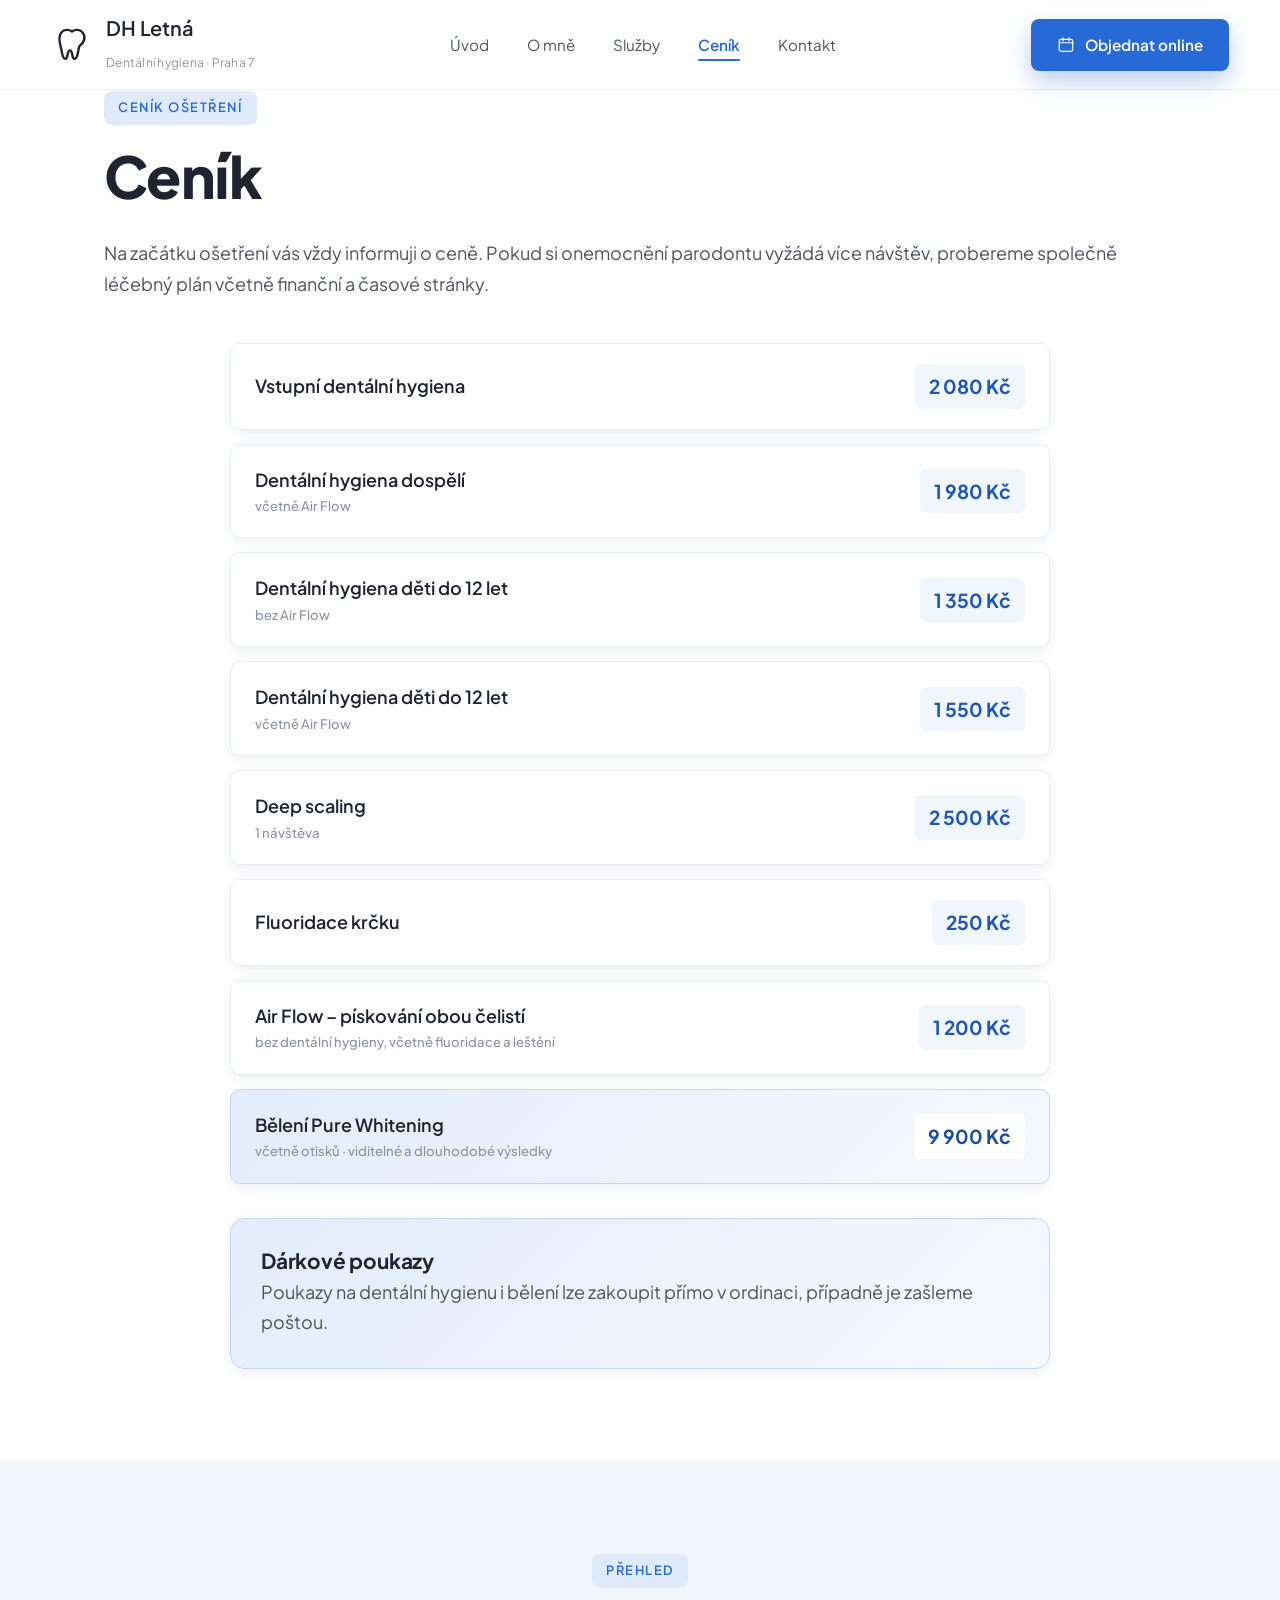
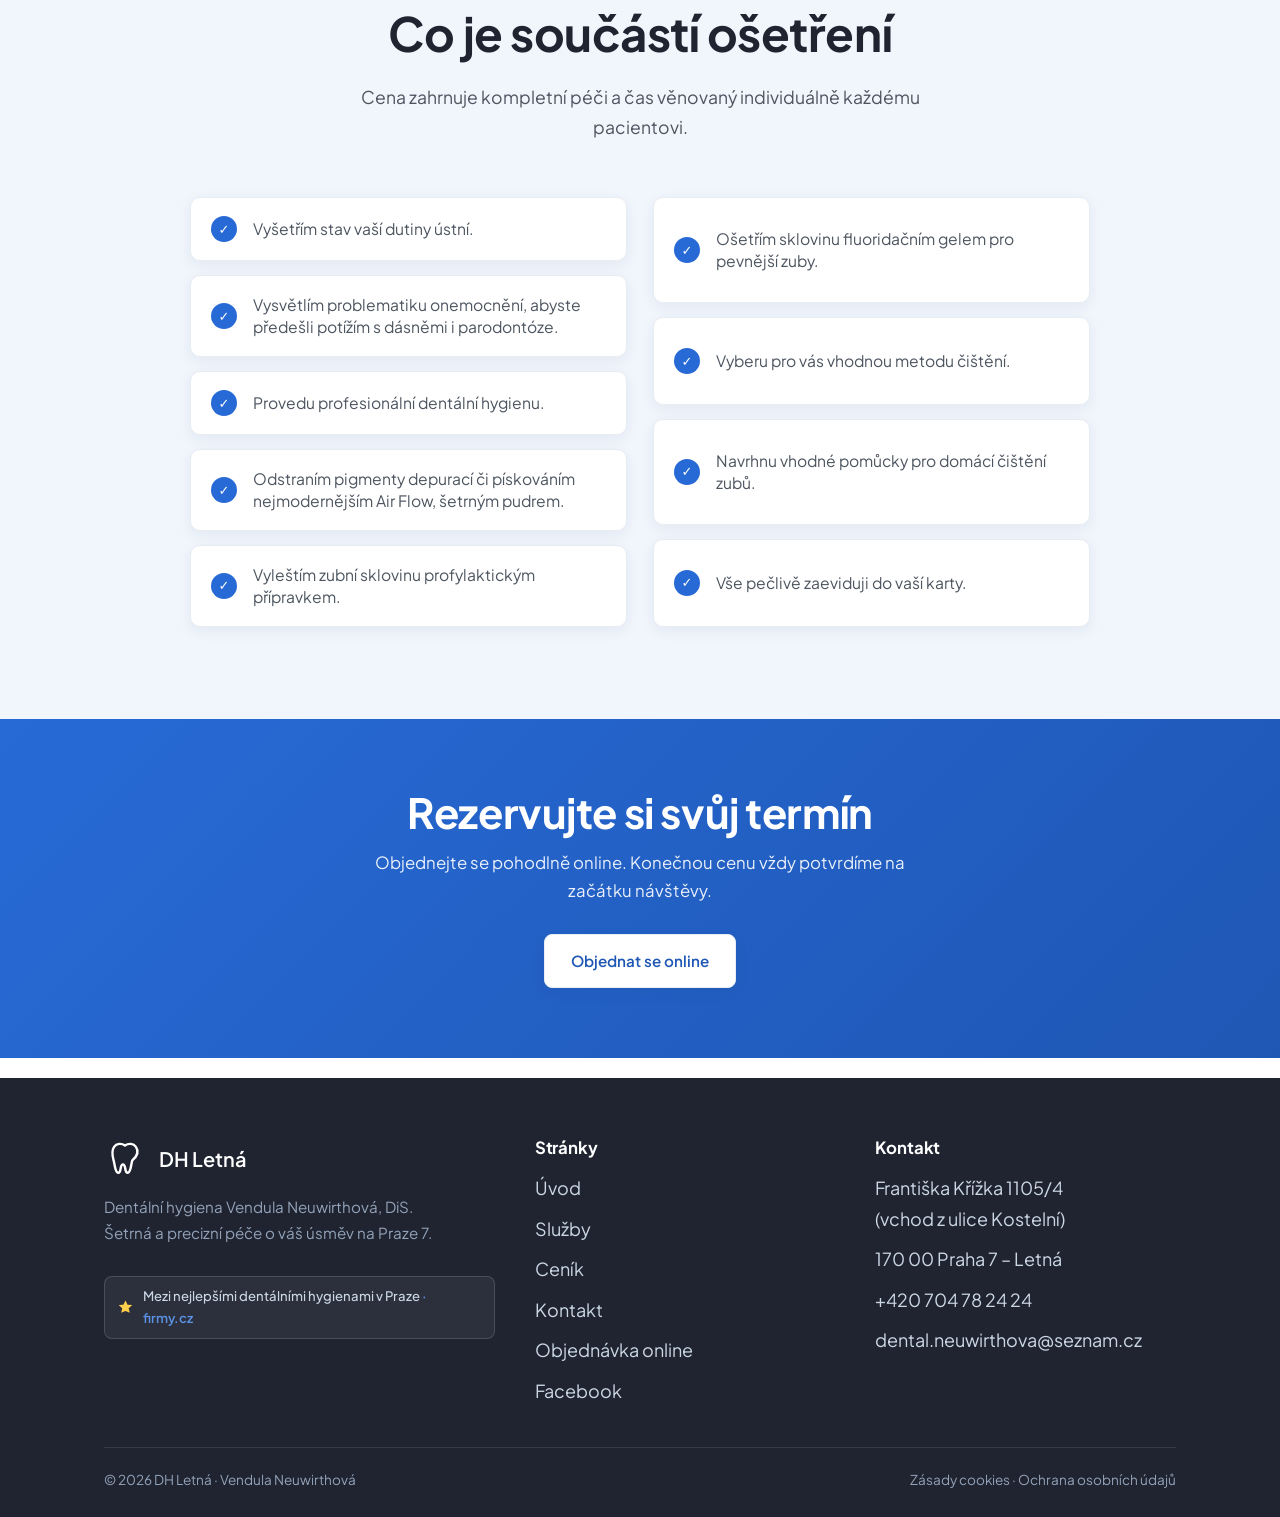
==== commit 38e4dfc6: "Add files via upload" ====
--- a/cenik/index.html
+++ b/cenik/index.html
@@ -7,7 +7,7 @@
 <meta name="description" content="Ceník dentální hygieny na Letné (Praha 7): vstupní hygiena od 2 080 Kč, ošetření dětí, Air Flow, deep scaling, fluoridace a bělení Pure Whitening 9 900 Kč.">
 <link rel="canonical" href="https://dh-letna.cz/cenik/">
 <meta name="robots" content="index, follow, max-image-preview:large">
-<meta name="theme-color" content="#4e5b49">
+<meta name="theme-color" content="#276ad6">
 <meta property="og:type" content="website">
 <meta property="og:locale" content="cs_CZ">
 <meta property="og:site_name" content="DH Letná – dentální hygiena">
@@ -21,7 +21,7 @@
 <meta name="twitter:image" content="https://dh-letna.cz/assets/img/ordinace-wide.jpg">
 <link rel="preconnect" href="https://fonts.googleapis.com">
 <link rel="preconnect" href="https://fonts.gstatic.com" crossorigin>
-<link href="https://fonts.googleapis.com/css2?family=Poppins:wght@600;700;800&family=Nunito:wght@400;600;700&display=swap" rel="stylesheet">
+<link href="https://fonts.googleapis.com/css2?family=Plus+Jakarta+Sans:wght@300;400;500;600;700;800&family=Nunito:wght@300;400;600;700&display=swap" rel="stylesheet">
 <link rel="stylesheet" href="../assets/style.css">
 <link rel="icon" href="data:image/svg+xml,%3Csvg xmlns='http://www.w3.org/2000/svg' viewBox='0 0 32 32'%3E%3Ctext y='26' font-size='26'%3E%F0%9F%A6%B7%3C/text%3E%3C/svg%3E">
 <script type="application/ld+json">
@@ -101,6 +101,7 @@
 <section class="section" style="padding-top:24px;">
   <div class="wrap">
     <div class="pricing">
+      <!-- CENIK:ROWS:START -->
       <div class="price-row reveal">
         <div class="price-row__name">Vstupní dentální hygiena</div>
         <div class="price-row__tag">2 080 Kč</div>
@@ -133,6 +134,7 @@
         <div class="price-row__name">Bělení Pure Whitening <small>včetně otisků · viditelné a dlouhodobé výsledky</small></div>
         <div class="price-row__tag">9 900 Kč</div>
       </div>
+      <!-- CENIK:ROWS:END -->
     </div>
 
     <!-- Gift cards -->
--- a/assets/style.css
+++ b/assets/style.css
@@ -5,50 +5,61 @@
 
 :root {
   /* Brand green scale — olivová / šalvějová */
-  --mint-50:  #f3f5ef;
-  --mint-100: #e5e9df;
-  --mint-200: #c9d1bd;
-  --mint-400: #8b977c;
-  --mint-500: #6a785c;
-  --mint-600: #4e5b49;  /* primární oliva (tlačítka, akcenty) */
-  --mint-700: #3c4738;  /* tmavá oliva (hover) */
+  --mint-50:  #f1f6fd;
+  --mint-100: #dfeafb;
+  --mint-200: #b9d1f4;
+  --mint-400: #5b92e5;
+  --mint-500: #3d7ddd;
+  --mint-600: #276ad6;  /* primární oliva (tlačítka, akcenty) */
+  --mint-700: #1f57b4;  /* tmavá oliva (hover) */
 
   /* Sekundární teplá béžová / oliva */
-  --coral-100: #ece9e3;  /* teplá béžová (ikony, feature řádky) */
-  --coral-300: #d7d0c4;
-  --coral-400: #6a785c;  /* oliva (primární tlačítko – gradient) */
-  --coral-500: #4e5b49;  /* oliva */
-  --coral-600: #3c4738;  /* tmavá oliva (text) */
-  --pink: #8a9a7e;       /* ztlumená šalvěj (dříve růžová) */
-  --pink-soft: #dfe4d6;
-
-  --peach:   #f6f4ef;   /* teplá krémová (světlé sekce) */
+  --coral-100: #e3ecfb;  /* teplá béžová (ikony, feature řádky) */
+  --coral-300: #c3d8f6;
+  --coral-400: #3d7ddd;  /* oliva (primární tlačítko – gradient) */
+  --coral-500: #276ad6;  /* oliva */
+  --coral-600: #1c4e9e;  /* tmavá oliva (text) */
+  --pink: #5b92e5;        /* ztlumená šalvěj (dříve růžová) */
+  --pink-soft: #dae7fa;
+
+  /* Modrá dle schváleného vizuálu (hero + hlavička) */
+  --blue-50:  #d3e2f8;
+  --blue-500: #276ad6;
+  --blue-600: #1f57b4;
+
+  --peach:   #f5f8fe;    /* teplá krémová (světlé sekce) */
   --cream:   #ffffff;
-  --sun:     #e8e5df;   /* teplá béžová */
-
-  --ink:     #23282b;   /* uhlová */
-  --ink-soft:#4f5651;
-  --muted:   #8b8d88;   /* ztlumená šedá */
-  --line:    #ece9e3;   /* teplý okraj */
-
-  --radius:  22px;
-  --radius-lg: 34px;
-  --shadow-sm: 0 6px 18px rgba(60,71,56,.08);
-  --shadow-md: 0 14px 40px rgba(60,71,56,.12);
-  --shadow-coral: 0 12px 30px rgba(60,71,56,.22);
-
-  --font-head: 'Poppins', system-ui, sans-serif;
-  --font-body: 'Nunito', system-ui, sans-serif;
+  --sun:     #e6edf9;    /* teplá béžová */
+
+  --ink:     #1f2430;    /* uhlová */
+  --ink-soft:#4d5560;
+  --muted:   #8b93a3;    /* ztlumená šedá */
+  --line:    #e8edf4;    /* teplý okraj */
+
+  /* STŘÍDMÁ ELEGANTNÍ VARIANTA ZAOBLENÍ */
+  --radius:    10px;        /* Čistý, zjemněný roh karet */
+  --radius-lg: 14px;     /* Sekce, galerijní fotky a bannery */
+  --radius-btn: 8px;     /* Tlačítka s přirozeným zjemněním */
+
+  --shadow-sm: 0 4px 14px rgba(23,46,90,.07);
+  --shadow-md: 0 10px 30px rgba(23,46,90,.10);
+  --shadow-coral: 0 10px 25px rgba(31,92,192,.22);
+
+  --font-head: 'Plus Jakarta Sans', 'Nunito', system-ui, sans-serif;
+  --font-body: 'Plus Jakarta Sans', 'Nunito', system-ui, sans-serif;
   --wrap: 1120px;
 }
 
-* { box-sizing: border-box; }
+*, *::before, *::after { 
+  box-sizing: border-box; 
+  font-family: var(--font-body) !important;
+}
 
 html { scroll-behavior: smooth; }
 
 body {
   margin: 0;
-  font-family: var(--font-body);
+  font-family: var(--font-body) !important;
   color: var(--ink);
   background: var(--cream);
   line-height: 1.7;
@@ -57,8 +68,8 @@
   overflow-x: hidden;
 }
 
-h1, h2, h3, h4 {
-  font-family: var(--font-head);
+h1, h2, h3, h4, h5, h6 {
+  font-family: var(--font-head) !important;
   color: var(--ink);
   line-height: 1.15;
   margin: 0 0 .5em;
@@ -83,15 +94,15 @@
   display: inline-flex;
   align-items: center;
   gap: 8px;
-  font-family: var(--font-head);
-  font-weight: 700;
+  font-family: var(--font-head) !important;
+  font-weight: 600;
   font-size: .8rem;
   letter-spacing: .12em;
   text-transform: uppercase;
   color: var(--mint-600);
   background: var(--mint-100);
-  padding: 7px 16px;
-  border-radius: 999px;
+  padding: 6px 14px;
+  border-radius: var(--radius-btn);
   margin-bottom: 18px;
 }
 .eyebrow--coral { color: var(--coral-600); background: var(--coral-100); }
@@ -102,44 +113,50 @@
 .btn {
   display: inline-flex;
   align-items: center;
+  justify-content: center;
   gap: 10px;
-  font-family: var(--font-head);
-  font-weight: 700;
-  font-size: 1rem;
-  padding: 15px 30px;
-  border-radius: 999px;
+  font-family: var(--font-head) !important;
+  font-weight: 600;
+  font-size: 0.95rem;
+  padding: 13px 26px;
+  border-radius: var(--radius-btn);
   border: none;
   cursor: pointer;
+  white-space: nowrap;
   transition: transform .25s ease, box-shadow .25s ease, background .25s ease;
 }
 .btn--primary {
-  background: linear-gradient(135deg, var(--coral-400), var(--coral-500));
+  background: var(--blue-500);
   color: #fff;
   box-shadow: var(--shadow-coral);
 }
-.btn--primary:hover { transform: translateY(-3px) scale(1.02); box-shadow: 0 18px 40px rgba(60,71,56,.34); }
+.btn--primary:hover { transform: translateY(-2px); box-shadow: 0 14px 30px rgba(31,92,192,.30); }
 .btn--mint {
   background: linear-gradient(135deg, var(--mint-400), var(--mint-600));
   color: #fff;
-  box-shadow: 0 12px 30px rgba(16,110,96,.28);
-}
-.btn--mint:hover { transform: translateY(-3px) scale(1.02); }
+  box-shadow: 0 10px 25px rgba(39,106,214,.22);
+}
+.btn--mint:hover { transform: translateY(-2px); }
 .btn--ghost {
   background: #fff;
   color: var(--mint-700);
   box-shadow: var(--shadow-sm);
-}
-.btn--ghost:hover { transform: translateY(-3px); background: var(--mint-50); }
+  border: 1px solid var(--line);
+}
+.btn--ghost:hover { transform: translateY(-2px); background: var(--mint-50); }
+.btn--lg { padding: 15px 32px; font-size: 1.02rem; }
+.btn--sm { padding: 8px 18px; font-size: 0.85rem; }
 
 /* ---------- Header ---------- */
 .site-header {
   position: sticky;
   top: 0;
   z-index: 50;
-  background: rgba(255,255,255,.9);
-  backdrop-filter: saturate(140%) blur(12px);
-  border-bottom: 1px solid var(--line);
-}
+  background: #ffffff;
+  border-bottom: 1px solid #eef0f3;
+}
+.site-header .wrap { max-width: none; padding: 0 clamp(20px, 4vw, 60px); }
+
 .nav {
   display: flex;
   align-items: center;
@@ -149,96 +166,92 @@
 }
 .brand { display: flex; align-items: center; gap: 13px; }
 .brand__logo {
-  width: 46px; height: 46px; border-radius: 0;
+  width: 42px; height: 42px; border-radius: 0;
   background: none;
   display: grid; place-items: center;
   box-shadow: none;
   flex: none;
   color: var(--ink);
 }
-.brand__logo svg { width: 42px; height: 42px; }
-.brand__name { font-family: var(--font-head); font-weight: 700; font-size: 1.4rem; color: var(--ink); line-height: 1.05; letter-spacing: -.01em; }
-.brand__sub { font-size: .78rem; color: var(--muted); letter-spacing: .01em; font-weight: 500; }
-
-.nav__links { display: flex; align-items: center; gap: 4px; list-style: none; margin: 0; padding: 0; }
+.brand__logo svg { width: 38px; height: 38px; }
+.brand__name { 
+  font-family: var(--font-body) !important; 
+  font-weight: 600; 
+  font-size: 1.25rem; 
+  color: var(--ink); 
+  line-height: 1.05; 
+  letter-spacing: -.01em; 
+}
+.brand__sub { 
+  font-size: .75rem; 
+  color: var(--muted); 
+  letter-spacing: .02em; 
+  font-weight: 400; 
+}
+
+.nav__links { display: flex; align-items: center; gap: 6px; list-style: none; margin: 0; padding: 0; }
 .nav__links a {
   position: relative;
-  font-family: var(--font-head);
-  font-weight: 500;
-  font-size: 1rem;
-  color: var(--ink);
-  padding: 9px 16px;
-  border-radius: 999px;
-  transition: color .2s;
-}
-.nav__links a:hover { color: var(--mint-600); }
-.nav__links a.is-active { color: var(--ink); font-weight: 600; }
+  font-family: var(--font-body) !important;
+  font-weight: 400;
+  font-size: 0.95rem;
+  color: #4d5560;
+  padding: 8px 16px;
+  border-radius: var(--radius-btn);
+  transition: color .2s, background .2s;
+  white-space: nowrap;
+}
+.nav__links a:hover {
+  color: var(--blue-600);
+  background: rgba(39, 106, 214, 0.06);
+}
+.nav__links a.is-active {
+  color: var(--blue-500);
+  font-weight: 600;
+  background: transparent;
+}
 .nav__links a.is-active::after {
-  content: ""; position: absolute; left: 16px; right: 16px; bottom: 2px;
-  height: 2px; border-radius: 2px; background: var(--ink);
+  content: "";
+  position: absolute;
+  left: 16px; right: 16px; bottom: 1px;
+  height: 2px;
+  background: var(--blue-500);
+  border-radius: 2px;
 }
 
 .nav__cta { display: flex; align-items: center; gap: 12px; }
 
 .nav__toggle {
-  display: none; background: none; border: none; cursor: pointer;
-  width: 44px; height: 44px; border-radius: 12px;
-}
-.nav__toggle span { display: block; width: 22px; height: 2.4px; background: var(--ink); margin: 4px auto; border-radius: 2px; transition: .3s; }
-
-/* ---------- Hero ---------- */
-.hero {
-  position: relative; overflow: hidden;
-  min-height: clamp(500px, 66vh, 700px);
-  display: flex; align-items: center;
-  background: #ecf8f4;
-}
-.hero__bg {
-  position: absolute; inset: 0; width: 100%;
-  background: url("img/hero-bg.jpg") 55% 48% / cover no-repeat;
-}
-.hero__bg::before {
-  content: ""; position: absolute; inset: 0;
-  background: linear-gradient(90deg, rgba(16,34,40,.8) 0%, rgba(16,34,40,.5) 34%, rgba(16,34,40,.16) 60%, rgba(16,34,40,0) 84%);
-}
-.hero__copy .eyebrow { background: rgba(255,255,255,.16); color: #fff; }
-.hero__title { color: #fff; }
-.hero__title .hl { color: #b4bda8; }
-.hero p.lead { color: rgba(255,255,255,.92); }
-.hero__points li { color: #fff; }
-.hero__title { font-size: clamp(2.9rem, 6vw, 4.7rem); line-height: 1.05; letter-spacing: -.02em; }
-.hero__sparkle { position: absolute; color: rgba(255,255,255,.92); animation: float 7s ease-in-out infinite; }
-.hero__sparkle--1 { right: 9%; bottom: 16%; width: 40px; height: 40px; opacity: .95; }
-.hero__sparkle--2 { right: 5%; bottom: 7%; width: 22px; height: 22px; opacity: .8; animation-delay: 1.2s; }
-.hero .wrap { position: relative; z-index: 1; width: 100%; }
-.hero__copy { max-width: 560px; padding: 40px 0; }
-.hero__title { margin-top: .3em; }
-.hero__title .hl { color: var(--coral-500); }
-.hero p.lead { max-width: 44ch; font-size: 1.42rem; color: var(--ink-soft); }
-
-/* Hero trust points */
-.hero__points {
-  list-style: none; margin: 28px 0 0; padding: 0;
-  display: flex; flex-wrap: wrap; gap: 12px 24px;
-}
-.hero__points li {
-  display: inline-flex; align-items: center; gap: 10px;
-  font-family: var(--font-head); font-weight: 600; font-size: 1rem; color: var(--ink);
-}
-.hero__points li svg {
-  width: 24px; height: 24px; flex: none; padding: 4px; border-radius: 50%;
-  background: var(--mint-100); color: var(--mint-600);
-}
-
-/* Top award banner */
+  display: none; 
+  background: none; 
+  border: none; 
+  cursor: pointer;
+  width: 40px; 
+  height: 40px; 
+  border-radius: var(--radius-btn);
+  padding: 0;
+}
+.nav__toggle span { 
+  display: block; 
+  width: 22px; 
+  height: 2px; 
+  background: var(--ink); 
+  margin: 5px auto; 
+  border-radius: 2px; 
+  transition: .3s ease; 
+}
+
+/* ---------- Topbar ---------- */
+/* Ve schváleném vizuálu horní zelený pruh není. Pro jeho vrácení smaž následující řádek. */
+.topbar { display: none; }
 .topbar { background: linear-gradient(90deg, var(--mint-600), var(--mint-500)); }
 .topbar .wrap { display: flex; justify-content: center; align-items: center; min-height: 40px; padding-top: 7px; padding-bottom: 7px; }
 .topbar__badge {
   display: inline-flex; align-items: center; gap: 9px; color: #fff;
-  font-family: var(--font-head); font-weight: 600; font-size: .86rem; text-align: center;
+  font-family: var(--font-head) !important; font-weight: 500; font-size: .86rem; text-align: center;
 }
 .topbar__badge svg { width: 17px; height: 17px; color: #ffdf6b; flex: none; }
-.topbar__badge b { font-weight: 700; }
+.topbar__badge b { font-weight: 600; }
 .topbar__badge:hover { text-decoration: underline; text-underline-offset: 3px; }
 .topbar__short { display: none; }
 @media (max-width: 560px) {
@@ -246,30 +259,368 @@
   .topbar__short { display: inline; }
   .topbar__badge { font-size: .78rem; }
 }
-.hero__actions { display: flex; flex-wrap: wrap; align-items: center; gap: 16px; margin-top: 10px; }
-.hero__link {
-  display: inline-flex; align-items: center;
-  font-family: var(--font-head); font-weight: 700; font-size: 1rem;
-  color: var(--mint-600); text-decoration: underline; text-underline-offset: 5px;
-  text-decoration-thickness: 2px; padding: 12px 6px; transition: color .2s;
-}
-.hero__link:hover { color: var(--mint-700); }
-
-/* Best-of badge */
-.hero__badge {
-  display: inline-flex; align-items: center; gap: 10px; margin-top: 26px;
-  background: #fff; border: 1px solid var(--mint-200); border-radius: 999px;
-  padding: 10px 18px 10px 14px; box-shadow: var(--shadow-sm);
-  font-family: var(--font-head); font-weight: 600; font-size: .9rem; color: var(--ink-soft);
-  transition: transform .2s, box-shadow .2s;
-}
-.hero__badge:hover { transform: translateY(-2px); box-shadow: var(--shadow-md); }
-.hero__badge svg { width: 20px; height: 20px; color: #f2b705; flex: none; }
-.hero__badge b { color: var(--mint-700); font-weight: 700; }
-
-@keyframes float { 0%,100% { transform: translateY(0); } 50% { transform: translateY(-12px); } }
-
-.blob-bg { position: absolute; border-radius: 50%; filter: blur(8px); opacity: .5; z-index: 0; }
+
+/* ---------- HERO SECTION ---------- */
+.hero {
+  position: relative;
+  width: 100%;
+  display: flex;
+  align-items: center;
+  overflow: hidden;
+  background-color: #a9a096;
+  min-height: clamp(560px, 44.5vw, 780px);
+  padding: 76px 0 84px;
+}
+
+/* fotka přes celou šířku hero sekce */
+.hero__bg {
+  position: absolute;
+  inset: 0;
+  background: url("img/hero-bg.jpg") no-repeat 62% center / cover;
+  z-index: 0;
+}
+/* jemné ztmavení vlevo kvůli čitelnosti bílého textu */
+.hero__bg::after {
+  content: "";
+  position: absolute;
+  inset: 0;
+  background: linear-gradient(90deg,
+      rgba(46,42,38,.44) 0%,
+      rgba(46,42,38,.30) 34%,
+      rgba(46,42,38,.06) 58%,
+      rgba(46,42,38,0) 74%);
+}
+
+.hero .wrap {
+  position: relative;
+  z-index: 2;
+  width: 100%;
+  max-width: none !important;
+  margin: 0 auto;
+  padding: 0 clamp(20px, 5.3vw, 100px) !important;
+}
+
+.hero__copy {
+  max-width: 580px;
+  margin-left: 0;
+  padding: 0;
+}
+
+.hero__copy .eyebrow {
+  background: transparent !important;
+  color: rgba(255,255,255,.88) !important;
+  font-family: var(--font-body) !important;
+  font-weight: 600 !important;
+  font-size: 0.78rem !important;
+  letter-spacing: 0.24em !important;
+  padding: 0 !important;
+  border: none !important;
+  border-radius: 0 !important;
+  display: inline-block !important;
+  margin-bottom: 26px !important;
+  text-shadow: 0 1px 12px rgba(0,0,0,.28);
+}
+
+.hero .hero__title {
+  color: #ffffff !important;
+  font-family: var(--font-head) !important;
+  font-weight: 700 !important;
+  font-size: clamp(2.3rem, 3.7vw, 3.7rem) !important;
+  line-height: 1.14 !important;
+  margin: 0 0 30px !important;
+  letter-spacing: -0.02em !important;
+  text-shadow: 0 2px 24px rgba(0,0,0,.22);
+}
+
+.hero .hero__title span {
+  color: rgba(255,255,255,.93) !important;
+  font-weight: 400 !important;
+  display: block;
+}
+
+.hero p.lead {
+  color: rgba(255,255,255,.94) !important;
+  font-family: var(--font-body) !important;
+  font-weight: 400 !important;
+  font-size: 1.02rem !important;
+  line-height: 1.75 !important;
+  max-width: 520px !important;
+  margin-bottom: 0 !important;
+  text-shadow: 0 1px 14px rgba(0,0,0,.25);
+}
+
+.hero__actions {
+  display: flex;
+  align-items: center;
+  gap: 16px;
+  margin-top: 42px;
+  flex-wrap: wrap;
+}
+.hero__actions .btn--lg {
+  padding: 20px 34px;
+  font-size: 1.04rem;
+  border-radius: 9px;
+}
+
+/* --- modré akcenty hero + hlavičky (dle předlohy) --- */
+.hero .btn--primary,
+.site-header .btn--primary {
+  background: var(--blue-500) !important;
+  color: #fff !important;
+  box-shadow: 0 10px 24px rgba(31,92,192,.30);
+}
+.hero .btn--primary:hover,
+.site-header .btn--primary:hover {
+  background: var(--blue-600) !important;
+  box-shadow: 0 14px 30px rgba(31,92,192,.36);
+}
+.hero .btn--ghost {
+  background: #fff !important;
+  color: var(--blue-600) !important;
+  border-color: transparent !important;
+  box-shadow: 0 8px 20px rgba(0,0,0,.10);
+}
+.hero .btn--ghost:hover { background: #f5f8ff !important; }
+
+/* ---------- HERO FEATURES ---------- */
+.hero-features {
+  position: relative;
+  z-index: 3;
+  margin-top: -45px;
+  padding-bottom: 30px;
+}
+
+.hero-features .wrap {
+  max-width: none !important;
+  margin: 0 auto;
+  padding: 0 clamp(16px, 8.6vw, 170px) !important;
+}
+
+.hero-features__grid {
+  background: #ffffff;
+  border-radius: var(--radius-lg);
+  padding: 26px 34px;
+  display: grid;
+  grid-template-columns: repeat(4, 1fr);
+  gap: 20px;
+  box-shadow: 0 18px 44px rgba(20, 26, 40, 0.10);
+  border: 1px solid #eef0f3;
+  align-items: center;
+}
+
+.hero-feature {
+  display: flex;
+  align-items: center;
+  gap: 16px;
+  padding-right: 12px;
+  height: 100%;
+}
+
+.hero-feature:not(:last-child) {
+  border-right: 1px solid #eef1f6;
+}
+
+.hero-feature__icon {
+  width: 46px;
+  height: 46px;
+  border-radius: 50%;
+  background-color: var(--blue-50);
+  display: flex;
+  align-items: center;
+  justify-content: center;
+  flex-shrink: 0;
+  color: var(--blue-500);
+  font-weight: 700;
+  font-size: 1rem;
+  line-height: 1;
+}
+
+.hero-feature__icon svg {
+  width: 22px;
+  height: 22px;
+  display: block;
+}
+
+.hero-feature__text h3 {
+  font-size: 0.95rem;
+  font-weight: 600;
+  color: #1f2430;
+  margin: 0 0 2px 0;
+  line-height: 1.25;
+}
+
+.hero-feature__text p {
+  font-size: 0.83rem;
+  color: #6b7280;
+  margin: 0;
+  line-height: 1.35;
+}
+
+/* ---------- Checklist ---------- */
+.checklist { 
+  list-style: none; 
+  margin: 0; 
+  padding: 0; 
+  display: grid; 
+  gap: 14px; 
+}
+
+.checklist li {
+  display: flex; 
+  gap: 16px; 
+  align-items: center; 
+  background: #fff; 
+  border: 1px solid var(--line); 
+  border-radius: var(--radius);
+  padding: 18px 20px; 
+  box-shadow: var(--shadow-sm);
+}
+
+.checklist li .tick {
+  flex: none; 
+  width: 26px; 
+  height: 26px; 
+  border-radius: 50%;
+  background: var(--mint-600); 
+  color: #fff; 
+  display: flex; 
+  align-items: center; 
+  justify-content: center; 
+  font-size: 13px; 
+  line-height: 1;
+}
+
+.checklist li span.txt { 
+  color: var(--ink-soft); 
+  font-size: 0.98rem; 
+  line-height: 1.4;
+}
+
+/* ---------- Stats ---------- */
+.stats { 
+  display: grid; 
+  grid-template-columns: repeat(3, 1fr); 
+  gap: 26px; 
+}
+
+.stat {
+  background: #fff; 
+  border-radius: var(--radius-lg); 
+  padding: 36px 24px; 
+  text-align: center;
+  box-shadow: var(--shadow-sm); 
+  border: 1px solid var(--line);
+  display: flex;
+  flex-direction: column;
+  align-items: center;
+  justify-content: center;
+}
+
+.stat b { 
+  font-family: var(--font-head) !important; 
+  font-size: 2.8rem; 
+  color: var(--mint-600); 
+  display: block; 
+  line-height: 1; 
+  margin-bottom: 8px;
+}
+
+.stat span { 
+  color: var(--muted); 
+  font-weight: 500; 
+  font-size: 0.95rem;
+}
+
+.stat .ring { 
+  --p: 0; 
+  width: 120px; 
+  height: 120px; 
+  margin: 0 auto 18px;
+  border-radius: 50%;
+  background: conic-gradient(var(--mint-600) calc(var(--p) * 1%), var(--mint-100) 0);
+  display: flex; 
+  align-items: center; 
+  justify-content: center; 
+  position: relative;
+}
+
+.stat .ring::before { 
+  content: ""; 
+  position: absolute;
+  width: 90px; 
+  height: 90px; 
+  background: #fff; 
+  border-radius: 50%; 
+}
+
+.stat .ring b { 
+  position: relative; 
+  z-index: 2; 
+  font-size: 1.6rem; 
+  color: var(--ink); 
+  margin: 0; 
+  line-height: 1;
+}
+
+/* ---------- Photo Slots & Gallery ---------- */
+.photo {
+  position: relative;
+  border-radius: var(--radius-lg);
+  overflow: hidden;
+  background: linear-gradient(135deg, var(--mint-100), var(--coral-100));
+  box-shadow: var(--shadow-md);
+}
+
+.photo img {
+  width: 100%;
+  height: 100%;
+  object-fit: cover;
+  display: block;
+}
+
+.photo.is-empty img { display: none; }
+
+.photo.is-empty::before {
+  content: "";
+  position: absolute; 
+  inset: 0;
+  background:
+    radial-gradient(circle at 30% 30%, rgba(255,255,255,.5), transparent 60%),
+    linear-gradient(135deg, var(--mint-100), var(--coral-100));
+}
+
+.photo.is-empty::after {
+  content: attr(data-label);
+  position: absolute; 
+  inset: 0;
+  display: grid; 
+  place-items: center; 
+  text-align: center; 
+  padding: 20px;
+  font-family: var(--font-head) !important; 
+  font-weight: 600; 
+  font-size: .98rem;
+  color: var(--mint-700); 
+  letter-spacing: .01em; 
+  line-height: 1.5;
+}
+
+.photo--portrait { aspect-ratio: 4/5; }
+.photo--wide { aspect-ratio: 16/10; }
+.photo--square { aspect-ratio: 1/1; }
+
+.gallery-two { max-width: 760px; margin: 0 auto; }
+
+.gallery-grid {
+  display: grid;
+  grid-template-columns: 1.35fr 1fr 1fr;
+  grid-auto-rows: 232px;
+  gap: 18px;
+}
+
+.gallery-grid .photo { min-height: 0; }
+.gallery-grid .g-big { grid-row: span 2; }
+.gallery-grid .g-wide { grid-column: span 2; }
 
 /* ---------- Cards / grids ---------- */
 .grid { display: grid; gap: 26px; }
@@ -278,39 +629,32 @@
 
 .card {
   background: #fff;
-  border-radius: var(--radius);
+  border-radius: var(--radius-lg);
   padding: 30px;
   box-shadow: var(--shadow-sm);
   border: 1px solid var(--line);
   transition: transform .3s ease, box-shadow .3s ease;
 }
-.card:hover { transform: translateY(-6px); box-shadow: var(--shadow-md); }
+.card:hover { transform: translateY(-4px); box-shadow: var(--shadow-md); }
 .card__icon {
-  width: 58px; height: 58px; border-radius: 50%; display: grid; place-items: center;
+  width: 50px; height: 50px; border-radius: 50%; display: grid; place-items: center;
   margin-bottom: 18px; background: var(--sun); color: var(--ink);
 }
-.card__icon svg { width: 30px; height: 30px; }
-.card__icon--coral { background: var(--sun); color: var(--ink); }
-.card__icon--sun { background: var(--sun); color: var(--ink); }
-.card h3 { margin-bottom: .4em; }
-.card p { margin: 0; font-size: 1rem; }
+.card__icon svg { width: 26px; height: 26px; }
 
 .section-head { max-width: 640px; margin: 0 auto 54px; text-align: center; }
 .section-head p { font-size: 1.1rem; }
 
-/* checklist */
-.checklist { list-style: none; margin: 0; padding: 0; display: grid; gap: 14px; }
-.checklist li {
-  display: flex; gap: 14px; align-items: flex-start;
-  background: #fff; border: 1px solid var(--line); border-radius: 16px;
-  padding: 16px 18px; box-shadow: var(--shadow-sm);
-}
-.checklist li .tick {
-  flex: none; width: 26px; height: 26px; border-radius: 50%;
-  background: var(--mint-500); color: #fff; display: grid; place-items: center;
-  font-size: 14px; margin-top: 2px;
-}
-.checklist li span.txt { color: var(--ink-soft); font-size: 1rem; }
+/* ---------- Centrování tlačítek recenzí ---------- */
+.reviews-buttons, 
+.recenze-tlacitka {
+  display: flex;
+  justify-content: center;
+  align-items: center;
+  gap: 16px;
+  margin-top: 32px;
+  width: 100%;
+}
 
 /* ---------- About ---------- */
 .about__grid { display: grid; grid-template-columns: .9fr 1.1fr; gap: 54px; align-items: center; }
@@ -322,49 +666,34 @@
 .about__badges { display: flex; flex-wrap: wrap; gap: 10px; margin-top: 22px; }
 .badge {
   background: var(--mint-50); color: var(--mint-700); border: 1px solid var(--mint-200);
-  border-radius: 999px; padding: 8px 16px; font-family: var(--font-head);
+  border-radius: var(--radius-btn); padding: 6px 14px; font-family: var(--font-head) !important;
   font-weight: 600; font-size: .88rem;
 }
-
-/* ---------- Stats ---------- */
-.stats { display: grid; grid-template-columns: repeat(3,1fr); gap: 26px; }
-.stat {
-  background: #fff; border-radius: var(--radius); padding: 30px; text-align: center;
-  box-shadow: var(--shadow-sm); border: 1px solid var(--line);
-}
-.stat b { font-family: var(--font-head); font-size: 2.8rem; color: var(--coral-500); display: block; line-height: 1; }
-.stat span { color: var(--muted); font-weight: 600; }
-.stat .ring { --p:0; width: 116px; height: 116px; margin: 0 auto 16px;
-  border-radius: 50%;
-  background: conic-gradient(var(--mint-500) calc(var(--p)*1%), var(--mint-100) 0);
-  display: grid; place-items: center; }
-.stat .ring::before { content:""; width: 86px; height: 86px; background:#fff; border-radius:50%; grid-area:1/1; }
-.stat .ring b { grid-area:1/1; font-size: 1.6rem; color: var(--mint-600); z-index:1; }
 
 /* ---------- Promo banner ---------- */
 .promo {
   position: relative; overflow: hidden;
-  background: linear-gradient(135deg, var(--mint-50), #e6f7f1);
+  background: linear-gradient(135deg, var(--mint-50), #e4eefc);
   border: 1px solid var(--mint-200);
   border-radius: var(--radius-lg); padding: 54px; color: var(--ink);
   box-shadow: var(--shadow-sm);
 }
 .promo h2 { color: var(--ink); }
 .promo p { color: var(--ink-soft); }
-.promo .price { font-family: var(--font-head); font-weight: 800; font-size: 2.4rem; color: #fff; }
+.promo .price { font-family: var(--font-head) !important; font-weight: 800; font-size: 2.4rem; color: #fff; }
 .promo__deco { position: absolute; right: -40px; top: -40px; opacity: .5; width: 300px; }
 .promo__deco path { fill: var(--mint-200); }
 .promo__grid { position: relative; z-index: 1; display: grid; grid-template-columns: 1.35fr .8fr; gap: 44px; align-items: center; }
 .promo__content h2 { color: var(--ink); }
 .promo__list { list-style: none; padding: 0; margin: 20px 0 0; display: grid; gap: 12px; }
-.promo__list li { display: flex; align-items: center; gap: 12px; color: var(--ink); font-weight: 700; font-family: var(--font-head); font-size: 1rem; }
+.promo__list li { display: flex; align-items: center; gap: 12px; color: var(--ink); font-weight: 600; font-family: var(--font-head) !important; font-size: 1rem; }
 .promo__list li::before {
-  content: "✓"; flex: none; width: 24px; height: 24px; border-radius: 50%;
-  background: var(--mint-500); color: #fff; display: grid; place-items: center; font-size: 13px;
-}
-.promo__card { background: #fff; border-radius: var(--radius); padding: 34px 28px; text-align: center; box-shadow: var(--shadow-md); }
-.promo__card-label { display: block; color: var(--muted); font-weight: 700; font-size: .85rem; text-transform: uppercase; letter-spacing: .06em; }
-.promo__card-price { display: block; font-family: var(--font-head); font-weight: 800; font-size: 2.6rem; color: var(--mint-700); margin: 8px 0 20px; }
+  content: "✓"; flex: none; width: 22px; height: 22px; border-radius: 50%;
+  background: var(--mint-500); color: #fff; display: flex; align-items: center; justify-content: center; font-size: 12px;
+}
+.promo__card { background: #fff; border-radius: var(--radius-lg); padding: 34px 28px; text-align: center; box-shadow: var(--shadow-md); }
+.promo__card-label { display: block; color: var(--muted); font-weight: 600; font-size: .85rem; text-transform: uppercase; letter-spacing: .06em; }
+.promo__card-price { display: block; font-family: var(--font-head) !important; font-weight: 700; font-size: 2.6rem; color: var(--mint-700); margin: 8px 0 20px; }
 .promo__card .btn { width: 100%; justify-content: center; }
 .promo__card-note { display: block; margin-top: 14px; color: var(--muted); font-size: .82rem; }
 @media (max-width: 820px) {
@@ -375,19 +704,47 @@
 .pricing { max-width: 820px; margin: 0 auto; }
 .price-row {
   display: flex; align-items: center; justify-content: space-between; gap: 20px;
-  background: #fff; border: 1px solid var(--line); border-radius: 18px;
+  background: #fff; border: 1px solid var(--line); border-radius: var(--radius);
   padding: 20px 24px; margin-bottom: 14px; box-shadow: var(--shadow-sm);
   transition: transform .25s, box-shadow .25s;
 }
-.price-row:hover { transform: translateX(6px); box-shadow: var(--shadow-md); border-color: var(--mint-200); }
+.price-row:hover { transform: translateX(4px); box-shadow: var(--shadow-md); border-color: var(--mint-200); }
 .price-row.is-feature { background: linear-gradient(135deg, var(--coral-100), var(--peach)); border-color: var(--coral-300); }
-.price-row__name { font-family: var(--font-head); font-weight: 600; color: var(--ink); }
-.price-row__name small { display:block; font-family: var(--font-body); font-weight:600; color: var(--muted); font-size:.82rem; }
+.price-row__name { font-family: var(--font-head) !important; font-weight: 600; color: var(--ink); }
+.price-row__name small { display:block; font-family: var(--font-body) !important; font-weight:500; color: var(--muted); font-size:.82rem; }
 .price-row__tag {
-  flex: none; font-family: var(--font-head); font-weight: 800; font-size: 1.2rem;
-  color: var(--mint-700); background: var(--mint-50); padding: 8px 16px; border-radius: 12px; white-space: nowrap;
+  flex: none; font-family: var(--font-head) !important; font-weight: 700; font-size: 1.2rem;
+  color: var(--mint-700); background: var(--mint-50); padding: 6px 14px; border-radius: 6px; white-space: nowrap;
 }
 .price-row.is-feature .price-row__tag { color: var(--coral-600); background: #fff; }
+
+/* ---------- CTA strip & CTA band ---------- */
+.cta-strip {
+  background: linear-gradient(135deg, var(--mint-600), var(--mint-700));
+  border-radius: var(--radius-lg); 
+  padding: 50px; 
+  text-align: center; 
+  color: #fff;
+  box-shadow: var(--shadow-md); 
+  position: relative; 
+  overflow: hidden;
+}
+
+.cta-strip h2 { color: #fff; }
+.cta-strip p { color: rgba(255,255,255,.92); max-width: 520px; margin: 0 auto 26px; }
+
+.cta-band {
+  position: relative; 
+  overflow: hidden; 
+  text-align: center;
+  background: linear-gradient(135deg, var(--mint-600), var(--mint-700));
+  color: #fff; 
+  padding: 70px 0;
+}
+
+.cta-band .wrap { position: relative; z-index: 1; }
+.cta-band h2 { color: #fff; font-size: clamp(2rem, 3.5vw, 2.6rem); margin-bottom: 12px; }
+.cta-band p { color: rgba(255,255,255,.9); max-width: 540px; margin: 0 auto 28px; font-size: 1.05rem; }
 
 /* ---------- Contact ---------- */
 .contact__grid { display: grid; grid-template-columns: 1fr 1.1fr; gap: 40px; align-items: stretch; }
@@ -397,10 +754,10 @@
 }
 .contact__item { display: flex; gap: 16px; align-items: flex-start; margin-bottom: 26px; }
 .contact__item .ic {
-  flex:none; width: 50px; height: 50px; border-radius: 15px; display:grid; place-items:center;
+  flex:none; width: 46px; height: 46px; border-radius: 8px; display:grid; place-items:center;
   background: var(--mint-100); color: var(--mint-600);
 }
-.contact__item .ic svg { width: 24px; height: 24px; }
+.contact__item .ic svg { width: 22px; height: 22px; }
 .contact__item h4 { margin: 0 0 3px; font-size: 1.05rem; }
 .contact__item p, .contact__item a { margin: 0; color: var(--ink-soft); overflow-wrap: anywhere; }
 .map-wrap { border-radius: var(--radius-lg); overflow: hidden; box-shadow: var(--shadow-md); min-height: 380px; border: 1px solid var(--line); }
@@ -408,336 +765,456 @@
 
 .hours { list-style:none; margin: 18px 0 0; padding: 0; }
 .hours li { display:flex; justify-content:space-between; padding: 8px 0; border-bottom: 1px dashed var(--line); font-size: .98rem; }
-.hours li b { font-family: var(--font-head); color: var(--ink); }
-
-/* ---------- Page hero (subpages) ---------- */
-.page-hero { padding: 66px 0 40px; text-align: center; position: relative; overflow: hidden; }
-.page-hero .eyebrow { margin-bottom: 14px; }
-.page-hero p { max-width: 620px; margin: 0 auto; font-size: 1.12rem; }
-
-/* ---------- CTA strip ---------- */
-.cta-strip {
-  background: linear-gradient(135deg, var(--coral-400), var(--coral-500));
-  border-radius: var(--radius-lg); padding: 50px; text-align: center; color:#fff;
-  box-shadow: var(--shadow-coral); position: relative; overflow: hidden;
-}
-.cta-strip::before {
-  content: ""; position: absolute; top: -60px; right: -40px; width: 220px; height: 220px;
-  border-radius: 50%; background: radial-gradient(circle, rgba(255,255,255,.28), transparent 70%);
-  pointer-events: none;
-}
-.cta-strip::after {
-  content: ""; position: absolute; bottom: -70px; left: -50px; width: 200px; height: 200px;
-  border-radius: 50%; background: radial-gradient(circle, rgba(255,255,255,.18), transparent 70%);
-  pointer-events: none;
-}
-.cta-strip > * { position: relative; z-index: 1; }
-.cta-strip h2 { color:#fff; }
-.cta-strip p { color: rgba(255,255,255,.94); max-width: 520px; margin: 0 auto 26px; }
-.cta-strip .btn--ghost { color: var(--coral-600); }
-.cta-strip .btn--ghost:hover { color: var(--coral-700, #3c4738); background: #fff; }
-
-/* Full-width CTA band */
-.cta-band {
-  position: relative; overflow: hidden; text-align: center;
-  background: linear-gradient(135deg, var(--coral-400), var(--coral-500));
-  color: #fff; padding: 86px 0;
-}
-.cta-band::before {
-  content: ""; position: absolute; top: -90px; right: -50px; width: 280px; height: 280px;
-  border-radius: 50%; background: radial-gradient(circle, rgba(255,255,255,.16), transparent 70%);
-}
-.cta-band::after {
-  content: ""; position: absolute; bottom: -100px; left: -60px; width: 260px; height: 260px;
-  border-radius: 50%; background: radial-gradient(circle, rgba(255,255,255,.12), transparent 70%);
-}
-.cta-band .wrap { position: relative; z-index: 1; }
-.cta-band h2 { color: #fff; }
-.cta-band p { color: rgba(255,255,255,.94); max-width: 540px; margin: 0 auto 28px; }
-.cta-band .btn--ghost { color: var(--coral-600); }
-.cta-band .btn--ghost:hover { color: var(--coral-700, #3c4738); background: #fff; transform: translateY(-3px); }
-@media (max-width: 720px) { .cta-band { padding: 56px 0; } }
+.hours li b { font-family: var(--font-head) !important; color: var(--ink); }
+
+/* ---------- Contact Entrance Photo & Navigation Button ---------- */
+.vchod-photo-wrap {
+  display: flex;
+  flex-direction: column;
+  gap: 12px;
+  width: 100%;
+}
+
+.vchod-img {
+  width: 100%;
+  height: auto;
+  border-radius: var(--radius-lg);
+  box-shadow: var(--shadow-md);
+  border: 1px solid var(--line);
+  display: block;
+  object-fit: cover;
+}
+
+.btn-navigate {
+  display: inline-flex;
+  align-items: center;
+  justify-content: center;
+  gap: 10px;
+  background: var(--mint-600);
+  color: #ffffff;
+  font-family: var(--font-head) !important;
+  font-weight: 600;
+  font-size: 0.95rem;
+  padding: 13px 22px;
+  border-radius: var(--radius-btn);
+  text-decoration: none;
+  box-shadow: var(--shadow-sm);
+  transition: transform 0.25s ease, background-color 0.25s ease, box-shadow 0.25s ease;
+  width: 100%;
+}
+
+.btn-navigate:hover {
+  background: var(--mint-700);
+  color: #ffffff;
+  transform: translateY(-2px);
+  box-shadow: var(--shadow-md);
+}
+
+.btn-navigate svg {
+  flex-shrink: 0;
+}
+
+/* ---------- Cookie Banner ---------- */
+.cookie-banner {
+  position: fixed;
+  bottom: 20px;
+  right: 20px;
+  max-width: 420px;
+  width: calc(100% - 40px);
+  background: #ffffff;
+  border: 1px solid var(--line);
+  border-radius: var(--radius-lg);
+  box-shadow: var(--shadow-md);
+  padding: 22px 24px;
+  z-index: 999;
+  animation: cookieFadeIn .3s ease-out forwards;
+}
+
+@keyframes cookieFadeIn {
+  from { opacity: 0; transform: translateY(12px); }
+  to { opacity: 1; transform: translateY(0); }
+}
+
+.cookie-banner__text h4 {
+  font-size: 1rem;
+  margin: 0 0 6px 0;
+  color: var(--ink);
+}
+
+.cookie-banner__text p {
+  font-size: 0.83rem;
+  line-height: 1.45;
+  color: var(--ink-soft);
+  margin: 0 0 16px 0;
+}
+
+.cookie-banner__text a {
+  color: var(--mint-600);
+  text-decoration: underline;
+  text-underline-offset: 2px;
+}
+
+.cookie-banner__actions {
+  display: flex;
+  gap: 10px;
+  align-items: center;
+  justify-content: flex-end;
+}
+
+.cookie-banner__actions .btn {
+  flex: 1;
+  text-align: center;
+}
+
+@media (max-width: 480px) {
+  .cookie-banner {
+    bottom: 12px;
+    right: 12px;
+    left: 12px;
+    width: auto;
+    padding: 18px;
+  }
+  .cookie-banner__actions {
+    flex-direction: column-reverse;
+  }
+  .cookie-banner__actions .btn {
+    width: 100%;
+  }
+}
 
 /* ---------- Footer ---------- */
-.site-footer { background: var(--ink); color: #c7d4d9; padding: 60px 0 26px; margin-top: 20px; }
+.site-footer { background: var(--ink); color: #ccd7e6; padding: 60px 0 26px; margin-top: 20px; }
 .footer__grid { display: grid; grid-template-columns: 1.3fr 1fr 1fr; gap: 40px; }
 .site-footer h4 { color:#fff; font-size: 1.05rem; margin-bottom: 16px; }
-.site-footer a { color:#c7d4d9; }
+.site-footer a { color:#ccd7e6; }
 .site-footer a:hover { color: var(--mint-400); }
 .footer__links { list-style:none; padding:0; margin:0; display:grid; gap: 10px; }
+
 .footer__brand .brand__name { color:#fff; }
-.footer__brand .brand__logo { color:#fff; }
-.footer__brand p { color:#8fa2a9; font-size: .95rem; }
+.footer__brand .brand__logo { 
+  width: 42px; 
+  height: 42px; 
+  color: #fff; 
+  display: grid; 
+  place-items: center; 
+}
+.footer__brand .brand__logo svg { 
+  width: 38px; 
+  height: 38px; 
+  max-width: 38px;
+}
+.footer__brand p { color:#93a2b8; font-size: .95rem; }
+
 .footer__badge {
-  display: inline-flex; align-items: center; gap: 9px; margin-top: 14px;
-  background: rgba(255,255,255,.06); border: 1px solid rgba(255,255,255,.14);
-  border-radius: 999px; padding: 8px 15px 8px 12px;
-  font-family: var(--font-head); font-weight: 600; font-size: .82rem; color: #d7e2e6;
+  display: inline-flex; 
+  align-items: center; 
+  gap: 9px; 
+  margin-top: 14px;
+  background: rgba(255,255,255,.06); 
+  border: 1px solid rgba(255,255,255,.14);
+  border-radius: var(--radius-btn); 
+  padding: 8px 15px 8px 12px;
+  font-family: var(--font-head) !important; 
+  font-weight: 500; 
+  font-size: .82rem; 
+  color: #dbe5f2;
   transition: background .2s, border-color .2s;
-}
-.footer__badge:hover { background: rgba(255,255,255,.12); border-color: var(--mint-400); color: #fff; }
-.footer__badge svg { width: 17px; height: 17px; color: #ffce4a; flex: none; }
-.footer__badge b { color: var(--mint-400); font-weight: 700; }
+  max-width: fit-content;
+}
+
+.footer__badge:hover { 
+  background: rgba(255,255,255,.12); 
+  border-color: var(--mint-400); 
+  color: #fff; 
+}
+
+.footer__badge svg { 
+  width: 17px !important; 
+  height: 17px !important; 
+  max-width: 17px !important;
+  max-height: 17px !important;
+  color: #ffce4a; 
+  flex: none; 
+}
+
+.footer__badge b { color: var(--mint-400); font-weight: 600; }
+
 .footer__bottom {
   margin-top: 40px; padding-top: 20px; border-top: 1px solid rgba(255,255,255,.1);
   display:flex; justify-content:space-between; gap: 16px; flex-wrap: wrap;
-  font-size: .85rem; color:#8fa2a9;
-}
-.footer__bottom a { color:#8fa2a9; }
-
-/* ---------- Photo slots ---------- */
-.photo {
-  position: relative;
-  border-radius: var(--radius-lg);
-  overflow: hidden;
-  background: linear-gradient(135deg, var(--mint-100), var(--coral-100));
-  box-shadow: var(--shadow-md);
-}
-.photo img {
-  width: 100%; height: 100%; object-fit: cover; display: block;
-}
-.photo.is-empty img { display: none; }
-.photo.is-empty::before {
-  content: "";
-  position: absolute; inset: 0;
-  background:
-    radial-gradient(circle at 30% 30%, rgba(255,255,255,.5), transparent 60%),
-    linear-gradient(135deg, var(--mint-100), var(--coral-100));
-}
-.photo.is-empty::after {
-  content: attr(data-label);
-  position: absolute; inset: 0;
-  display: grid; place-items: center; text-align: center; padding: 20px;
-  font-family: var(--font-head); font-weight: 700; font-size: .98rem;
-  color: var(--mint-700); letter-spacing: .01em; line-height: 1.5;
-}
-.photo--portrait { aspect-ratio: 4/5; }
-.photo--wide { aspect-ratio: 16/10; }
-.photo--square { aspect-ratio: 1/1; }
-
-/* Two-photo gallery */
-.gallery-two { max-width: 760px; margin: 0 auto; }
-
-/* Gallery */
-.gallery-grid {
-  display: grid;
-  grid-template-columns: 1.35fr 1fr 1fr;
-  grid-auto-rows: 232px;
-  gap: 18px;
-}
-.gallery-grid .photo { min-height: 0; }
-.gallery-grid .g-big { grid-row: span 2; }
-.gallery-grid .g-wide { grid-column: span 2; }
-@media (max-width: 720px) {
-  .gallery-grid { grid-template-columns: 1fr 1fr; grid-auto-rows: 165px; }
-  .gallery-grid .g-big { grid-column: span 2; grid-row: span 1; }
-  .gallery-grid .g-wide { grid-column: span 2; }
-}
-
-/* ---------- Legal pages ---------- */
-.legal { max-width: 820px; margin: 0 auto; }
-.legal .card { padding: 40px 44px; }
-.legal h2 { font-size: 1.4rem; margin: 34px 0 12px; color: var(--mint-700); }
-.legal h3 { font-size: 1.1rem; margin: 22px 0 8px; }
-.legal p { font-size: 1rem; }
-.legal ul { padding-left: 22px; }
-.legal ul li { margin-bottom: 8px; color: var(--ink-soft); }
-.legal .meta { color: var(--muted); font-size: .9rem; }
-.legal .contact-box {
-  background: var(--mint-50); border: 1px solid var(--mint-200);
-  border-radius: 16px; padding: 20px 24px; margin-top: 18px;
-}
-.legal .contact-box p { margin: 0; }
-
-/* ---------- Reveal animation ---------- */
-.reveal { opacity: 0; transform: translateY(24px); transition: opacity .7s ease, transform .7s ease; }
-.reveal.in { opacity: 1; transform: none; }
-
-/* ---------- Responsive ---------- */
+  font-size: .85rem; color:#93a2b8;
+}
+.footer__bottom a { color:#93a2b8; }
+
+/* ---------- RESPONSIVNÍ OPRAVA PRO MOBILNÍ MENU ---------- */
+@media (max-width: 1024px) {
+  .hero-features__grid { grid-template-columns: repeat(2, 1fr); }
+  .hero-feature:nth-child(2) { border-right: none; }
+}
+
 @media (max-width: 940px) {
   .about__grid, .contact__grid { grid-template-columns: 1fr; }
   .grid--3 { grid-template-columns: 1fr 1fr; }
   .stats { grid-template-columns: 1fr; max-width: 360px; margin: 0 auto; }
-  .about__photo, .about__grid .photo--portrait { max-width: 360px; margin: 0 auto; width: 100%; }
-}
-
-/* Hero stacks below the split breakpoint */
+}
+
+/* --- hlavička: úzký desktop / tablet (mezi burger menu a plnou šířkou) --- */
+@media (max-width: 1050px) {
+  .site-header .wrap { padding: 0 20px; }
+  .brand__sub { display: none; }
+  .brand__logo { width: 36px; height: 36px; }
+  .brand__logo svg { width: 32px; height: 32px; }
+  .brand__name { font-size: 1.12rem; }
+  .nav__links a { padding: 8px 11px; font-size: 0.9rem; }
+  .site-header .btn--primary { padding: 11px 18px; font-size: 0.9rem; }
+}
+
+/* --- tablet --- */
+@media (max-width: 1100px) {
+  .hero { min-height: clamp(520px, 58vw, 660px); padding: 32px 0 88px; }
+  .hero__copy { max-width: 480px; }
+  .hero p.lead { font-size: .98rem !important; }
+}
+
+/* --- mobil: fotka zůstává jako pozadí, text čitelně dole --- */
 @media (max-width: 860px) {
-  .hero { flex-direction: column; align-items: stretch; min-height: auto; }
-  .hero__bg { position: relative; width: 100%; height: 300px; background-size: cover; background-position: 55% 45%; }
-  .hero__bg::before { background: linear-gradient(0deg, #ecf8f4 0%, rgba(236,248,244,0) 46%); }
-  .hero__sparkle { display: none; }
-  .hero__copy { max-width: none; margin: 0; padding: 24px 0 8px; }
-  .hero p.lead { max-width: none; }
-}
-
-/* Tablet & mobile navigation */
-@media (max-width: 720px) {
-  .nav { position: relative; gap: 10px; padding: 12px 0; }
-  .nav__toggle { display: block; z-index: 70; }
-  .nav__cta { gap: 8px; }
+  .hero {
+    display: flex;
+    align-items: flex-end;
+    min-height: min(94vh, 700px);
+    padding: 260px 0 76px;
+  }
+  .hero__bg {
+    background-image: url("img/hero-bg-mobile.jpg");
+    background-position: center top;
+    background-size: cover;
+  }
+  .hero__bg::after {
+    background: linear-gradient(180deg,
+        rgba(34,31,28,.20) 0%,
+        rgba(34,31,28,.02) 22%,
+        rgba(34,31,28,.34) 42%,
+        rgba(34,31,28,.64) 62%,
+        rgba(34,31,28,.84) 100%);
+  }
+  .hero .wrap { padding: 0 20px !important; }
+  .hero__copy { max-width: 100% !important; padding: 0 !important; }
+  .hero__copy .eyebrow { margin-bottom: 14px !important; font-size: .72rem !important; }
+  .hero .hero__title { font-size: clamp(2rem, 8.4vw, 2.7rem) !important; margin-bottom: 16px !important; }
+  .hero p.lead { font-size: .95rem !important; max-width: 560px !important; line-height: 1.68 !important; }
+  .hero__actions { gap: 12px; margin-top: 26px; }
+  .hero__actions .btn--lg {
+    padding: 15px 24px !important;
+    font-size: 0.95rem !important;
+    white-space: nowrap !important;
+  }
+  .hero-features { margin-top: -34px; }
+}
+
+/* --- malé telefony: tlačítka na celou šířku --- */
+@media (max-width: 520px) {
+  .hero { padding: 230px 0 64px; min-height: min(92vh, 640px); }
+  .hero p.lead { max-width: 100% !important; }
+  .hero__actions .btn--lg {
+    flex: 1 1 0 !important;
+    justify-content: center !important;
+    padding: 14px 12px !important;
+    font-size: 0.92rem !important;
+  }
+}
+
+/* Klíče pro mobilní menu (do 820px) */
+@media (max-width: 820px) {
+  .nav { position: relative; gap: 8px; padding: 10px 0; }
+  
+  .nav__toggle { 
+    display: block !important; 
+    z-index: 70; 
+  }
+  
   .nav__cta .btn--ghost { display: none; }
-  .nav__cta .btn--primary { padding: 10px 16px; font-size: .85rem; }
+  
+  .site-header .nav__cta .btn--primary {
+    padding: 8px 14px !important;
+    font-size: 0.82rem !important;
+    white-space: nowrap !important;
+  }
+  
+  .site-header .nav__cta .btn--primary svg { display: none !important; }
   .brand__sub { display: none; }
-  .brand__logo { width: 38px; height: 38px; border-radius: 0; }
-  .brand__logo svg { width: 36px; height: 36px; }
-  .brand__name { font-size: 1.2rem; }
-
-  /* Mobile dropdown menu — always in DOM, animated */
+
   .nav__links {
-    display: flex; position: absolute; top: calc(100% + 10px); left: 0; right: 0;
-    flex-direction: column; align-items: stretch; gap: 6px;
-    background: #fff; padding: 12px; border-radius: 20px; box-shadow: var(--shadow-md);
+    display: flex !important;
+    position: absolute;
+    top: calc(100% + 10px);
+    left: 0;
+    right: 0;
+    flex-direction: column;
+    align-items: stretch;
+    gap: 4px;
+    background: #ffffff;
+    padding: 14px;
+    border-radius: var(--radius-lg);
+    box-shadow: var(--shadow-md);
+    border: 1px solid var(--line);
     z-index: 65;
-    opacity: 0; transform: translateY(-12px) scale(.98); transform-origin: top center;
-    pointer-events: none; transition: opacity .22s ease, transform .22s ease;
-  }
-  .nav.open .nav__links { opacity: 1; transform: none; pointer-events: auto; }
-  .nav__links li { list-style: none; }
+    opacity: 0;
+    transform: translateY(-10px);
+    pointer-events: none;
+    transition: opacity .22s ease, transform .22s ease;
+  }
+
+  .nav.open .nav__links {
+    opacity: 1 !important;
+    transform: none !important;
+    pointer-events: auto !important;
+  }
+
+  .nav__links li { list-style: none; margin: 0; }
+
   .nav__links a {
-    display: block; padding: 14px 18px; border-radius: 14px;
-    font-family: var(--font-head); font-weight: 600; font-size: 1.05rem; color: var(--ink);
-  }
-  .nav__links a:hover, .nav__links a.is-active { background: var(--mint-50); color: var(--mint-700); }
-  .nav__links a.is-active { position: relative; }
-  .nav__links a.is-active::after {
-    content: ""; position: absolute; left: 18px; bottom: 9px; width: 22px; height: 3px;
-    border-radius: 3px; background: var(--mint-500);
-  }
-
-  /* Hamburger → X */
-  .nav__toggle span { transition: transform .25s ease, opacity .2s ease; }
-  .nav.open .nav__toggle span:nth-child(1) { transform: translateY(6.6px) rotate(45deg); }
+    display: block;
+    padding: 12px 16px;
+    border-radius: var(--radius-btn);
+    font-family: var(--font-body) !important;
+    font-weight: 500;
+    font-size: 1rem;
+    color: var(--ink);
+    white-space: nowrap;
+  }
+
+  .nav__links a:hover,
+  .nav__links a.is-active {
+    background: rgba(39, 106, 214, 0.08);
+    color: var(--blue-600);
+  }
+  .nav__links a.is-active::after { display: none; }
+
+  .nav.open .nav__toggle span:nth-child(1) { transform: translateY(7px) rotate(45deg); }
   .nav.open .nav__toggle span:nth-child(2) { opacity: 0; }
-  .nav.open .nav__toggle span:nth-child(3) { transform: translateY(-6.6px) rotate(-45deg); }
-
-  /* Backdrop */
-  .nav-backdrop {
-    position: fixed; inset: 0; background: rgba(20,40,50,.28);
-    opacity: 0; pointer-events: none; transition: opacity .22s ease; z-index: 40;
-    -webkit-backdrop-filter: blur(2px); backdrop-filter: blur(2px);
-  }
-  .nav-backdrop.show { opacity: 1; pointer-events: auto; }
+  .nav.open .nav__toggle span:nth-child(3) { transform: translateY(-7px) rotate(-45deg); }
+
+  .gallery-grid { grid-template-columns: 1fr 1fr; grid-auto-rows: 165px; }
+  .gallery-grid .g-big { grid-column: span 2; grid-row: span 1; }
+  .gallery-grid .g-wide { grid-column: span 2; }
 
   .section { padding: 58px 0; }
   .grid--3, .grid--2 { grid-template-columns: 1fr; }
   .promo, .contact__card, .cta-strip { padding: 30px 22px; }
-  .promo__deco { width: 200px; right: -30px; top: -30px; }
+  .cta-band { padding: 50px 0; }
   .footer__grid { grid-template-columns: 1fr; gap: 30px; }
-  .price-row { gap: 14px; padding: 16px 18px; }
-  .price-row__tag { font-size: 1.05rem; padding: 7px 12px; }
-  .page-hero { padding: 46px 0 22px; }
-  .legal .card { padding: 26px 22px; }
   body { font-size: 17px; }
 }
 
-/* Small phones */
+@media (max-width: 640px) {
+  .hero-features__grid { grid-template-columns: 1fr; padding: 20px; }
+  .hero-feature { border-right: none !important; border-bottom: 1px solid var(--line); padding-bottom: 16px; }
+  .hero-feature:last-child { border-bottom: none; padding-bottom: 0; }
+}
+
 @media (max-width: 480px) {
   .wrap { padding: 0 18px; }
   h1 { font-size: 2.05rem; }
   h2 { font-size: 1.55rem; }
-  .brand__name { font-size: 1.05rem; }
-  .nav__cta .btn--primary { padding: 9px 14px; font-size: .82rem; }
-  .hero__bg { height: 240px; }
-  .hero__copy { padding: 22px 0 8px; }
-  .hero__title { font-size: 2.4rem; }
-  .hero__actions .btn { width: 100%; justify-content: center; }
-  .hero p.lead { font-size: 1.14rem; }
-  .lead { font-size: 1.08rem; }
   .price-row { flex-wrap: wrap; }
-  .price-row__tag { align-self: flex-start; }
-  .cta-strip, .promo { padding: 26px 20px; }
-  .promo__card { padding: 26px 20px; }
-  .map-wrap, .map-wrap iframe { min-height: 300px; }
-}
-
-
-/* ---------- Reviews ---------- */
-.review { margin: 0; background: #fff; border: 1px solid var(--line); border-radius: var(--radius); padding: 28px; box-shadow: var(--shadow-sm); }
-.review__stars { color: #f5b301; letter-spacing: 3px; font-size: 1.05rem; margin-bottom: 12px; }
-.review p { font-style: italic; color: var(--ink); font-size: 1rem; margin: 0 0 16px; }
-.review cite { font-style: normal; font-family: var(--font-head); font-weight: 700; color: var(--mint-700); font-size: .95rem; }
-.reviews-actions { text-align: center; margin-top: 34px; display: flex; gap: 12px; justify-content: center; flex-wrap: wrap; }
-.reviews-rating { display:inline-flex; align-items:center; gap:10px; justify-content:center; margin-top:6px; font-family:var(--font-head); font-weight:700; color:var(--ink); }
-.reviews-rating b { font-size: 1.6rem; color: var(--mint-700); }
-
-
-/* ---------- Hero text over dark photo (must win cascade) ---------- */
-.hero__copy .eyebrow { background: rgba(255,255,255,.18); color: #fff; }
-.hero .hero__title { color: #fff; }
-.hero .hero__title .hl { color: #c2cbb6; }
-.hero p.lead { color: rgba(255,255,255,.92); }
-.hero .hero__points li { color: #fff; }
-@media (max-width: 860px) {
-  .hero__copy .eyebrow { background: var(--mint-100); color: var(--mint-600); }
-  .hero .hero__title { color: var(--ink); }
-  .hero .hero__title .hl { color: var(--coral-500); }
-  .hero p.lead { color: var(--ink-soft); }
-  .hero .hero__points li { color: var(--ink); }
-}
-
-
-/* ---------- Hero upgrades (slider, CTA, trust chips) ---------- */
-.rotator { display: inline-block; transition: opacity .35s ease; }
-.btn--lg { padding: 18px 40px; font-size: 1.08rem; }
-.hero__actions { gap: 18px; margin-top: 14px; }
-.hero__trustbar { margin-top: 26px; display: flex; flex-direction: column; gap: 16px; align-items: flex-start; }
-.hero__rating {
-  display: inline-flex; align-items: center; gap: 9px; color: #fff;
-  font-family: var(--font-head); font-weight: 700;
-  background: rgba(255,255,255,.15); border: 1px solid rgba(255,255,255,.28);
-  padding: 9px 16px; border-radius: 999px; -webkit-backdrop-filter: blur(4px); backdrop-filter: blur(4px);
-}
-.hero__rating .stars { color: #ffd15c; letter-spacing: 1px; }
-.hero__rating b { font-size: 1.05rem; }
-.hero__rating span:last-child { font-weight: 600; opacity: .92; font-size: .84rem; }
-.hero .hero__points { display: flex; flex-wrap: wrap; gap: 10px; margin-top: 0; }
-.hero .hero__points li {
-  list-style: none; background: rgba(255,255,255,.14); border: 1px solid rgba(255,255,255,.24);
-  color: #fff; padding: 8px 15px; border-radius: 999px;
-  font-family: var(--font-head); font-weight: 600; font-size: .9rem;
-  -webkit-backdrop-filter: blur(4px); backdrop-filter: blur(4px);
-}
-@media (max-width: 860px) {
-  .hero__rating { background: var(--mint-50); border-color: var(--mint-200); color: var(--ink); }
-  .hero__rating .stars { color: #f5b301; }
-  .hero .hero__points li { background: var(--mint-50); border-color: var(--mint-200); color: var(--ink); }
-  .btn--lg { padding: 15px 28px; font-size: 1rem; }
-}
-
-
-/* ---------- Hero headline: wider + fixed 3-line height (no layout shift) ---------- */
-.hero__copy { max-width: 660px; }
-.hero .hero__title { font-size: clamp(2.35rem, 4.6vw, 3.8rem); line-height: 1.08; min-height: 3.3em; }
-.hero .hero__title .rotator { display: block; }
-@media (max-width: 860px) {
-  .hero .hero__title { font-size: clamp(2rem, 8vw, 2.6rem); min-height: 3.35em; }
-}
-
-
-/* ---------- Vizitka accent: pink stripe + highlighted claim words ---------- */
-.hero__bg::after {
-  content: ""; position: absolute; inset: 0; pointer-events: none;
-  background: linear-gradient(104deg, transparent 30%, rgba(224,27,118,.32) 41%, rgba(224,27,118,.12) 50%, transparent 60%);
-}
-.rotator em { font-style: normal; color: #c2cbb6; }
-@media (max-width: 860px){ .rotator em { color: var(--pink); } }
-.review__stars, .hero__rating .stars { color: #f5b301; }
-.footer__links a.fb:hover { color: var(--mint-400); }
-
-
-/* FULLWIDTH-HEADER: menu přes celou šířku */
-.site-header .wrap { max-width: none; padding: 0 clamp(20px, 4vw, 60px); }
-
-
-/* BAKED-HERO: pre-baked shadow+pink stripe image; text pinned left before stripe */
-.hero__bg { background-position: 50% 45%; }
-.hero__bg::before, .hero__bg::after { display: none !important; }
-.hero .wrap { max-width: none; padding-left: clamp(20px, 3vw, 62px); }
-.hero__copy { max-width: min(470px, 27vw); padding: 30px 0; }
-.hero .hero__title { font-size: clamp(1.85rem, 2.5vw, 2.75rem); line-height: 1.12; min-height: 5em; }
-@media (max-width: 860px) {
-  .hero .wrap { padding-left: 0; }
-  .hero__copy { max-width: none; }
-  .hero .hero__title { font-size: clamp(2rem, 8vw, 2.6rem); min-height: 3.4em; }
-}
+}
+
+/* ---------- Efekt vějíře pro recenze ---------- */
+.review-fan-container {
+  width: 100%;
+  overflow-x: auto;
+  padding: 30px 0 50px 0;
+  perspective: 1000px;
+}
+
+.review-fan-track {
+  display: flex;
+  justify-content: center;
+  align-items: center;
+  gap: 20px;
+  max-width: var(--wrap);
+  margin: 0 auto;
+  padding: 0 20px;
+}
+
+.review-card {
+  background: #ffffff;
+  border: 1px solid var(--line);
+  border-radius: var(--radius-lg);
+  padding: 28px;
+  width: 280px;
+  min-height: 250px;
+  box-shadow: var(--shadow-md);
+  display: flex;
+  flex-direction: column;
+  justify-content: space-between;
+  flex-shrink: 0;
+  transform: rotate(var(--rot)) translateY(calc(abs(var(--rot)) * 2px));
+  transition: transform 0.3s ease, box-shadow 0.3s ease, z-index 0.3s ease;
+  position: relative;
+  z-index: 1;
+}
+
+.review-card:hover {
+  transform: rotate(0deg) translateY(-10px) scale(1.03);
+  box-shadow: 0 20px 40px rgba(23, 46, 90, 0.15);
+  z-index: 10;
+  border-color: var(--mint-300);
+}
+
+.review-card__top {
+  display: flex;
+  justify-content: space-between;
+  align-items: center;
+  margin-bottom: 14px;
+}
+
+.review-stars {
+  color: #f59e0b;
+  font-size: 0.9rem;
+  letter-spacing: 2px;
+}
+
+.review-source {
+  font-size: 0.75rem;
+  font-weight: 600;
+  text-transform: uppercase;
+  color: var(--muted);
+  background: var(--mint-50);
+  padding: 3px 8px;
+  border-radius: 4px;
+}
+
+.review-card__text {
+  font-size: 0.92rem;
+  color: var(--ink-soft);
+  line-height: 1.55;
+  margin: 0 0 20px 0;
+  font-style: italic;
+}
+
+.review-card__author b {
+  display: block;
+  font-family: var(--font-head);
+  font-size: 0.9rem;
+  color: var(--ink);
+}
+
+.review-card__author span {
+  font-size: 0.78rem;
+  color: var(--muted);
+}
+
+@media (max-width: 1024px) {
+  .review-fan-track {
+    justify-content: flex-start;
+    overflow-x: auto;
+    padding-bottom: 20px;
+  }
+  .review-card {
+    transform: none !important;
+  }
+  .review-card:hover {
+    transform: translateY(-5px) scale(1.01) !important;
+  }
+}
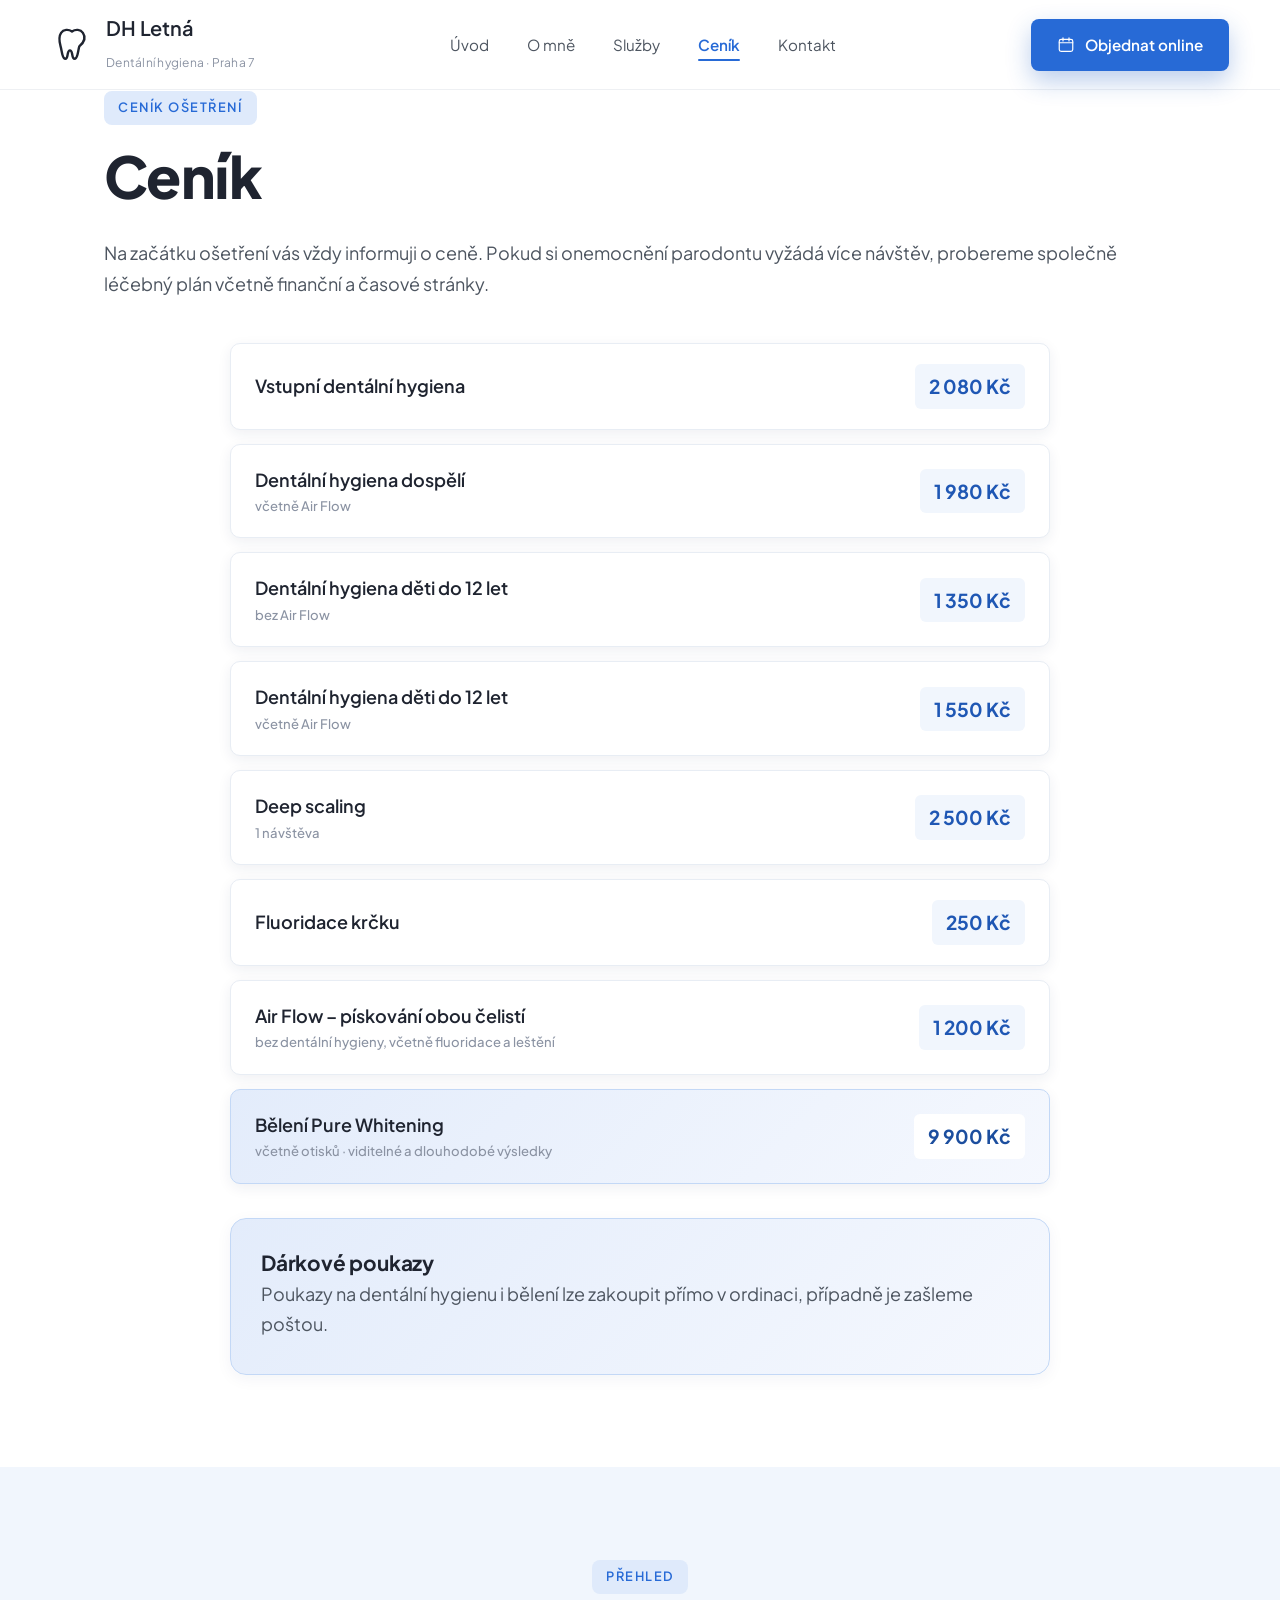
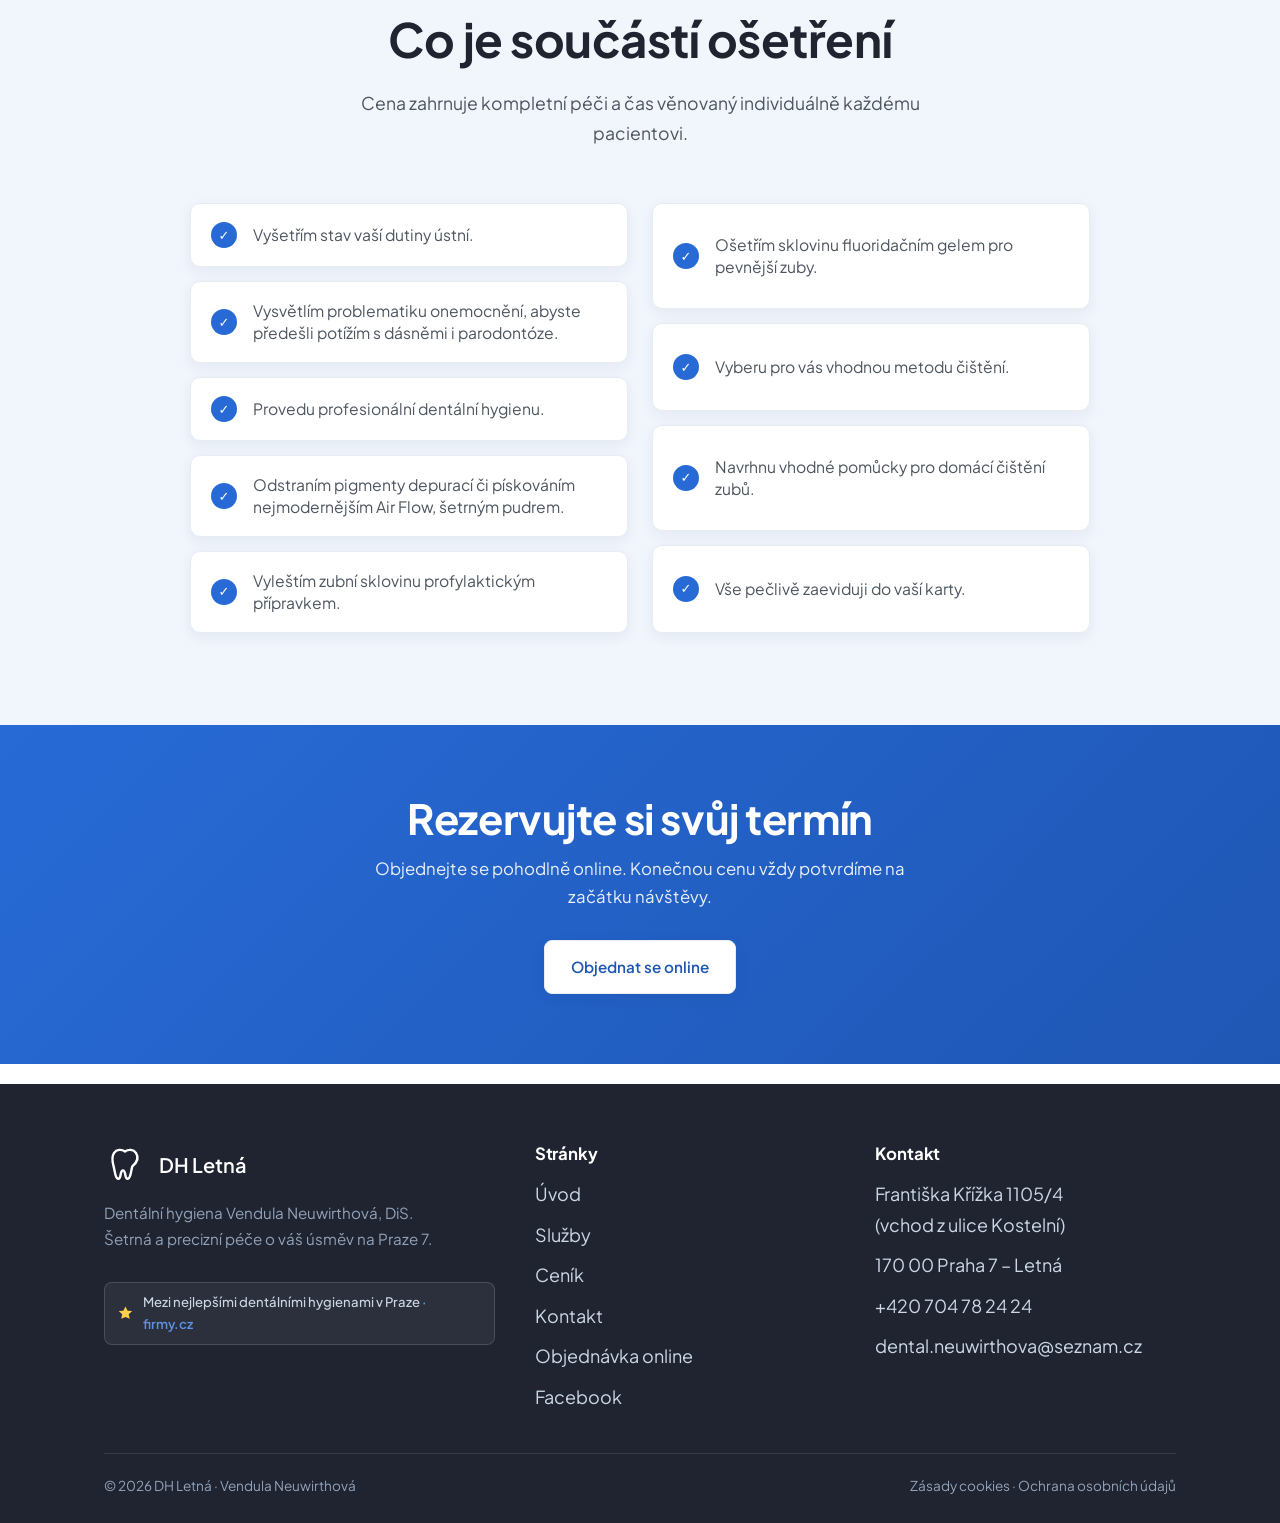
==== commit 2ab2ac15: "Add files via upload" ====
--- a/cenik/index.html
+++ b/cenik/index.html
@@ -21,7 +21,8 @@
 <meta name="twitter:image" content="https://dh-letna.cz/assets/img/ordinace-wide.jpg">
 <link rel="preconnect" href="https://fonts.googleapis.com">
 <link rel="preconnect" href="https://fonts.gstatic.com" crossorigin>
-<link href="https://fonts.googleapis.com/css2?family=Plus+Jakarta+Sans:wght@300;400;500;600;700;800&family=Nunito:wght@300;400;600;700&display=swap" rel="stylesheet">
+<link rel="preload" as="style" href="https://fonts.googleapis.com/css2?family=Plus+Jakarta+Sans:wght@300;400;500;600;700;800&family=Nunito:wght@300;400;600;700&display=swap" onload="this.onload=null;this.rel='stylesheet'">
+<noscript><link rel="stylesheet" href="https://fonts.googleapis.com/css2?family=Plus+Jakarta+Sans:wght@300;400;500;600;700;800&family=Nunito:wght@300;400;600;700&display=swap"></noscript>
 <link rel="stylesheet" href="../assets/style.css">
 <link rel="icon" href="data:image/svg+xml,%3Csvg xmlns='http://www.w3.org/2000/svg' viewBox='0 0 32 32'%3E%3Ctext y='26' font-size='26'%3E%F0%9F%A6%B7%3C/text%3E%3C/svg%3E">
 <script type="application/ld+json">
@@ -87,6 +88,9 @@
   </div>
 </header>
 
+<main id="obsah">
+
+
 <!-- PAGE HERO -->
 <section class="page-hero">
   <span class="blob-bg" style="width:360px;height:360px;background:var(--mint-100);top:-140px;left:-120px;"></span>
@@ -140,7 +144,7 @@
     <!-- Gift cards -->
     <div class="card reveal" style="max-width:820px;margin:34px auto 0;background:linear-gradient(135deg,var(--coral-100),var(--peach));border-color:var(--coral-300);display:flex;gap:20px;align-items:center;flex-wrap:wrap;">
       <div style="flex:1;min-width:220px;">
-        <h3 style="margin-bottom:4px;">Dárkové poukazy</h3>
+        <h2 style="margin-bottom:4px;font-size:1.3rem;">Dárkové poukazy</h2>
         <p style="margin:0;">Poukazy na dentální hygienu i bělení lze zakoupit přímo v ordinaci, případně je zašleme poštou.</p>
       </div>
     </div>
@@ -183,6 +187,8 @@
 </section>
 
 <!-- FOOTER -->
+</main>
+
 <footer class="site-footer">
   <div class="wrap">
     <div class="footer__grid">
--- a/assets/style.css
+++ b/assets/style.css
@@ -268,15 +268,15 @@
   align-items: center;
   overflow: hidden;
   background-color: #a9a096;
-  min-height: clamp(560px, 44.5vw, 780px);
-  padding: 76px 0 84px;
+  min-height: clamp(560px, 43vw, 1080px);
+  padding: 84px 0 104px;
 }
 
 /* fotka přes celou šířku hero sekce */
 .hero__bg {
   position: absolute;
   inset: 0;
-  background: url("img/hero-bg.jpg") no-repeat 62% center / cover;
+  background: url("img/hero-bg.jpg") no-repeat center center / cover;
   z-index: 0;
 }
 /* jemné ztmavení vlevo kvůli čitelnosti bílého textu */
@@ -386,23 +386,23 @@
 .hero-features {
   position: relative;
   z-index: 3;
-  margin-top: -45px;
+  margin-top: clamp(-72px, -4vw, -58px);
   padding-bottom: 30px;
 }
 
 .hero-features .wrap {
-  max-width: none !important;
+  max-width: 1860px !important;
   margin: 0 auto;
-  padding: 0 clamp(16px, 8.6vw, 170px) !important;
+  padding: 0 clamp(16px, 3vw, 56px) !important;
 }
 
 .hero-features__grid {
   background: #ffffff;
   border-radius: var(--radius-lg);
-  padding: 26px 34px;
+  padding: clamp(28px, 2.3vw, 50px) clamp(18px, 1.4vw, 32px);
   display: grid;
   grid-template-columns: repeat(4, 1fr);
-  gap: 20px;
+  gap: 0;
   box-shadow: 0 18px 44px rgba(20, 26, 40, 0.10);
   border: 1px solid #eef0f3;
   align-items: center;
@@ -411,8 +411,8 @@
 .hero-feature {
   display: flex;
   align-items: center;
-  gap: 16px;
-  padding-right: 12px;
+  gap: clamp(14px, 1.1vw, 22px);
+  padding: 2px clamp(18px, 1.5vw, 34px);
   height: 100%;
 }
 
@@ -421,8 +421,8 @@
 }
 
 .hero-feature__icon {
-  width: 46px;
-  height: 46px;
+  width: clamp(54px, 3.6vw, 74px);
+  height: clamp(54px, 3.6vw, 74px);
   border-radius: 50%;
   background-color: var(--blue-50);
   display: flex;
@@ -436,24 +436,25 @@
 }
 
 .hero-feature__icon svg {
-  width: 22px;
-  height: 22px;
+  width: clamp(25px, 1.7vw, 35px);
+  height: clamp(25px, 1.7vw, 35px);
   display: block;
 }
 
-.hero-feature__text h3 {
-  font-size: 0.95rem;
-  font-weight: 600;
+.hero-feature__text h3,
+.hero-feature__title {
+  font-size: clamp(1rem, 0.9vw, 1.26rem);
+  font-weight: 700;
   color: #1f2430;
-  margin: 0 0 2px 0;
+  margin: 0 0 5px 0;
   line-height: 1.25;
 }
 
 .hero-feature__text p {
-  font-size: 0.83rem;
+  font-size: clamp(0.88rem, 0.75vw, 1.06rem);
   color: #6b7280;
   margin: 0;
-  line-height: 1.35;
+  line-height: 1.5;
 }
 
 /* ---------- Checklist ---------- */
@@ -623,24 +624,76 @@
 .gallery-grid .g-wide { grid-column: span 2; }
 
 /* ---------- Cards / grids ---------- */
-.grid { display: grid; gap: 26px; }
+.grid { display: grid; gap: 24px; }
 .grid--3 { grid-template-columns: repeat(3, 1fr); }
 .grid--2 { grid-template-columns: repeat(2, 1fr); }
 
 .card {
+  position: relative;
+  display: flex;
+  flex-direction: column;
   background: #fff;
-  border-radius: var(--radius-lg);
-  padding: 30px;
-  box-shadow: var(--shadow-sm);
+  border-radius: 16px;
+  padding: 32px 30px 34px;
+  box-shadow: 0 4px 16px rgba(23,46,90,.05);
   border: 1px solid var(--line);
-  transition: transform .3s ease, box-shadow .3s ease;
-}
-.card:hover { transform: translateY(-4px); box-shadow: var(--shadow-md); }
+  transition: transform .3s ease, box-shadow .3s ease, border-color .3s ease;
+}
+.card:hover {
+  transform: translateY(-4px);
+  box-shadow: 0 16px 36px rgba(23,46,90,.12);
+  border-color: #c3d8f6;
+}
 .card__icon {
-  width: 50px; height: 50px; border-radius: 50%; display: grid; place-items: center;
-  margin-bottom: 18px; background: var(--sun); color: var(--ink);
-}
+  width: 54px; height: 54px; border-radius: 16px;
+  display: grid; place-items: center;
+  margin-bottom: 22px;
+  background: var(--blue-50);
+  color: var(--blue-500);
+  transition: background .3s ease, color .3s ease;
+}
+.card:hover .card__icon { background: var(--blue-500); color: #fff; }
 .card__icon svg { width: 26px; height: 26px; }
+
+/* štítek „Nejčastější volba“ */
+.card__tag {
+  position: absolute;
+  top: 24px;
+  right: 24px;
+  background: var(--blue-500);
+  color: #fff;
+  font-size: .66rem;
+  font-weight: 700;
+  letter-spacing: .09em;
+  text-transform: uppercase;
+  padding: 5px 11px;
+  border-radius: 999px;
+  white-space: nowrap;
+}
+
+/* zvýrazněná karta */
+.card--featured {
+  background: linear-gradient(160deg, #f4f8fe 0%, #eaf1fd 100%);
+  border-color: #c3d8f6;
+  box-shadow: 0 10px 28px rgba(39,106,214,.12);
+}
+.card--featured .card__icon { background: var(--blue-500); color: #fff; }
+.card--featured:hover { box-shadow: 0 18px 40px rgba(39,106,214,.20); }
+
+/* text uvnitř karet */
+.card h3 {
+  font-size: 1.14rem;
+  line-height: 1.35;
+  font-weight: 700;
+  margin: 0 0 10px;
+  letter-spacing: -.005em;
+}
+.card > p {
+  font-size: .96rem;
+  line-height: 1.6;
+  color: #6b7280;
+  margin: 0;
+}
 
 .section-head { max-width: 640px; margin: 0 auto 54px; text-align: center; }
 .section-head p { font-size: 1.1rem; }
@@ -663,6 +716,46 @@
   background: linear-gradient(135deg, var(--mint-100), var(--coral-100));
   aspect-ratio: 4/5; box-shadow: var(--shadow-md); display: grid; place-items: center;
 }
+/* ---------- Medailonek (stránka O mně) ---------- */
+.medailon {
+  position: relative;
+  margin: 0;
+  background: linear-gradient(160deg, #f2f7fe 0%, #e3edfc 100%);
+  border: 1px solid #cddef7;
+  border-radius: 22px;
+  padding: 24px 24px 20px;
+  box-shadow: 0 14px 36px rgba(23,46,90,.08);
+}
+.medailon__img {
+  border-radius: 16px;
+  overflow: hidden;
+  aspect-ratio: 4/5;
+  box-shadow: 0 16px 38px rgba(23,46,90,.16);
+  background: #dfe6ee;
+}
+.medailon__img img { width: 100%; height: 100%; object-fit: cover; display: block; }
+.medailon__meta {
+  display: flex;
+  align-items: flex-end;
+  justify-content: space-between;
+  gap: 14px;
+  margin-top: 18px;
+}
+.medailon__name b { display: block; font-size: 1.05rem; font-weight: 700; line-height: 1.25; color: var(--ink); }
+.medailon__name span { font-size: .84rem; color: #6b7280; }
+.medailon__rating { text-align: right; line-height: 1.2; }
+.medailon__rating b { display: block; font-size: 1.55rem; font-weight: 700; color: var(--blue-500); }
+.medailon__rating span { font-size: .78rem; color: #6b7280; white-space: nowrap; }
+.medailon__rating i { font-style: normal; color: #f5a623; letter-spacing: .04em; }
+
+@media (max-width: 940px) {
+  .medailon { max-width: 460px; margin: 0 auto; }
+}
+@media (max-width: 420px) {
+  .medailon__meta { flex-direction: column; align-items: flex-start; gap: 8px; }
+  .medailon__rating { text-align: left; }
+}
+
 .about__badges { display: flex; flex-wrap: wrap; gap: 10px; margin-top: 22px; }
 .badge {
   background: var(--mint-50); color: var(--mint-700); border: 1px solid var(--mint-200);
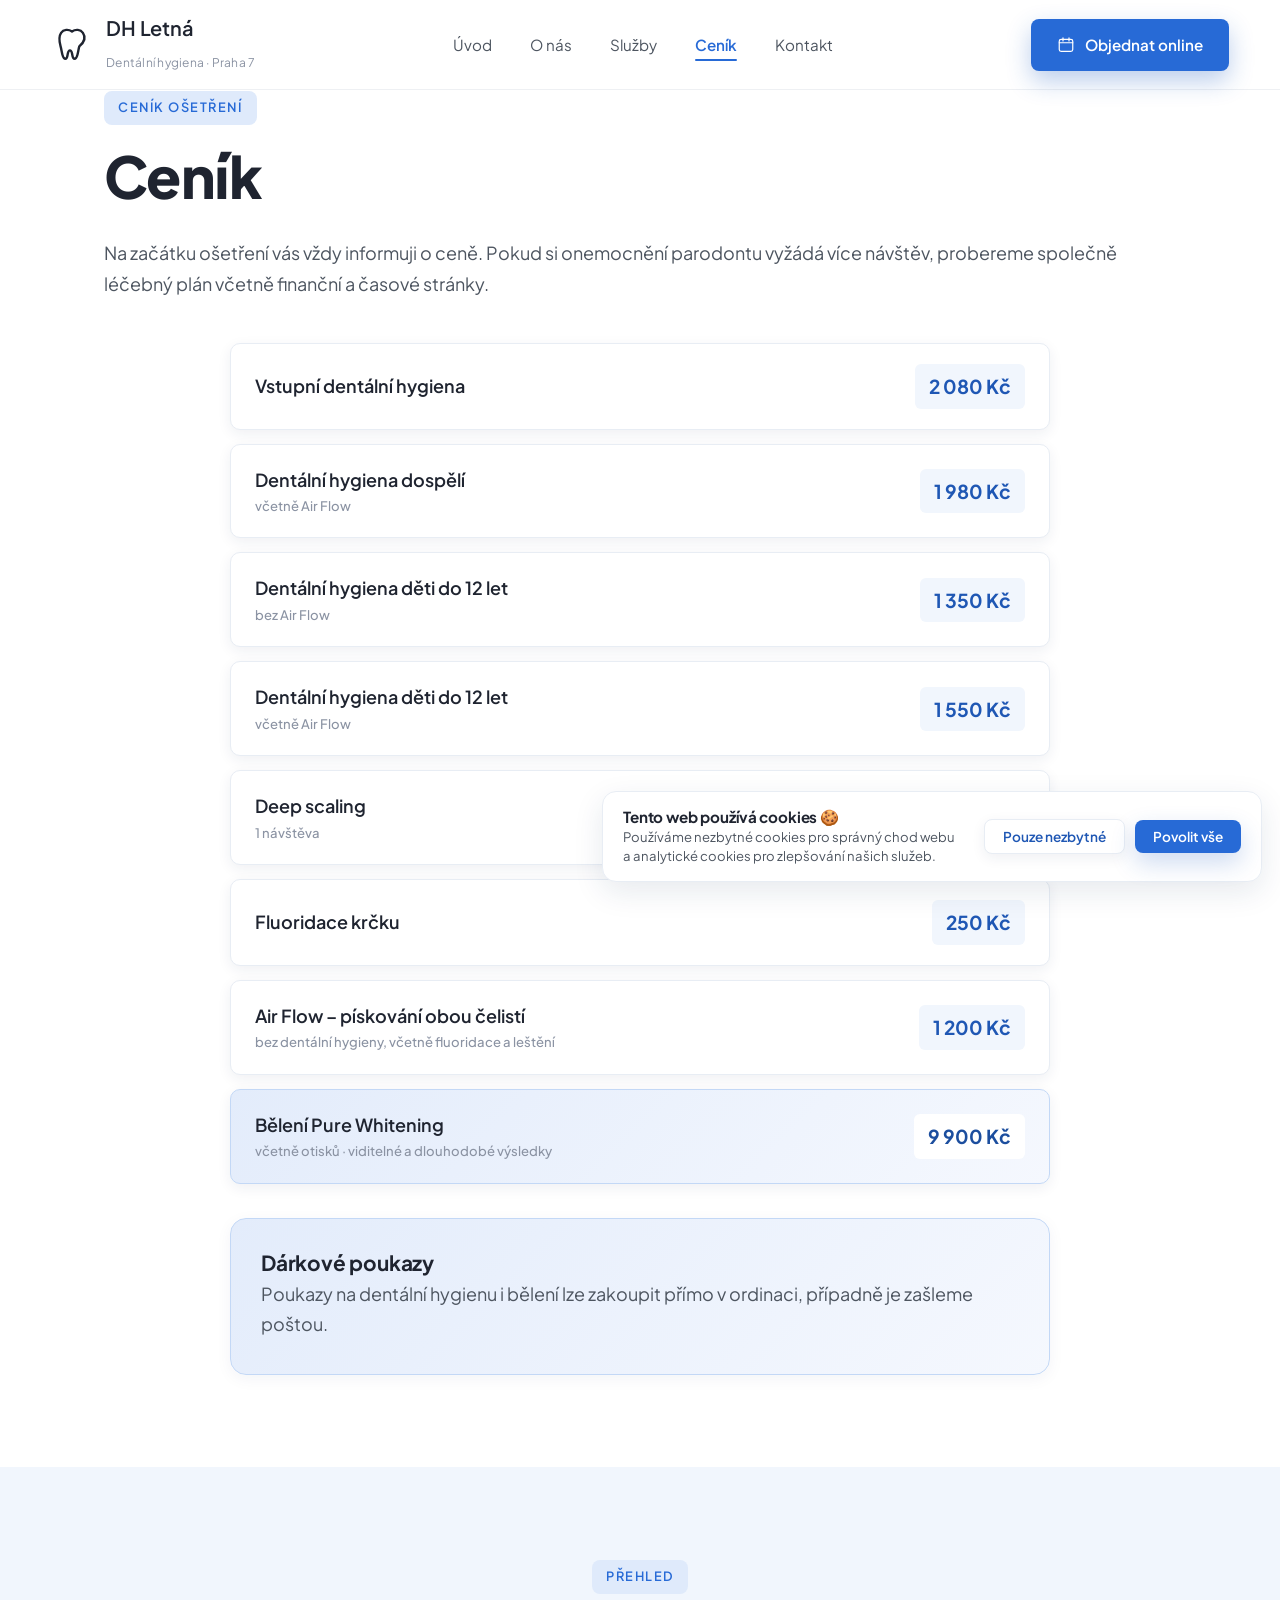
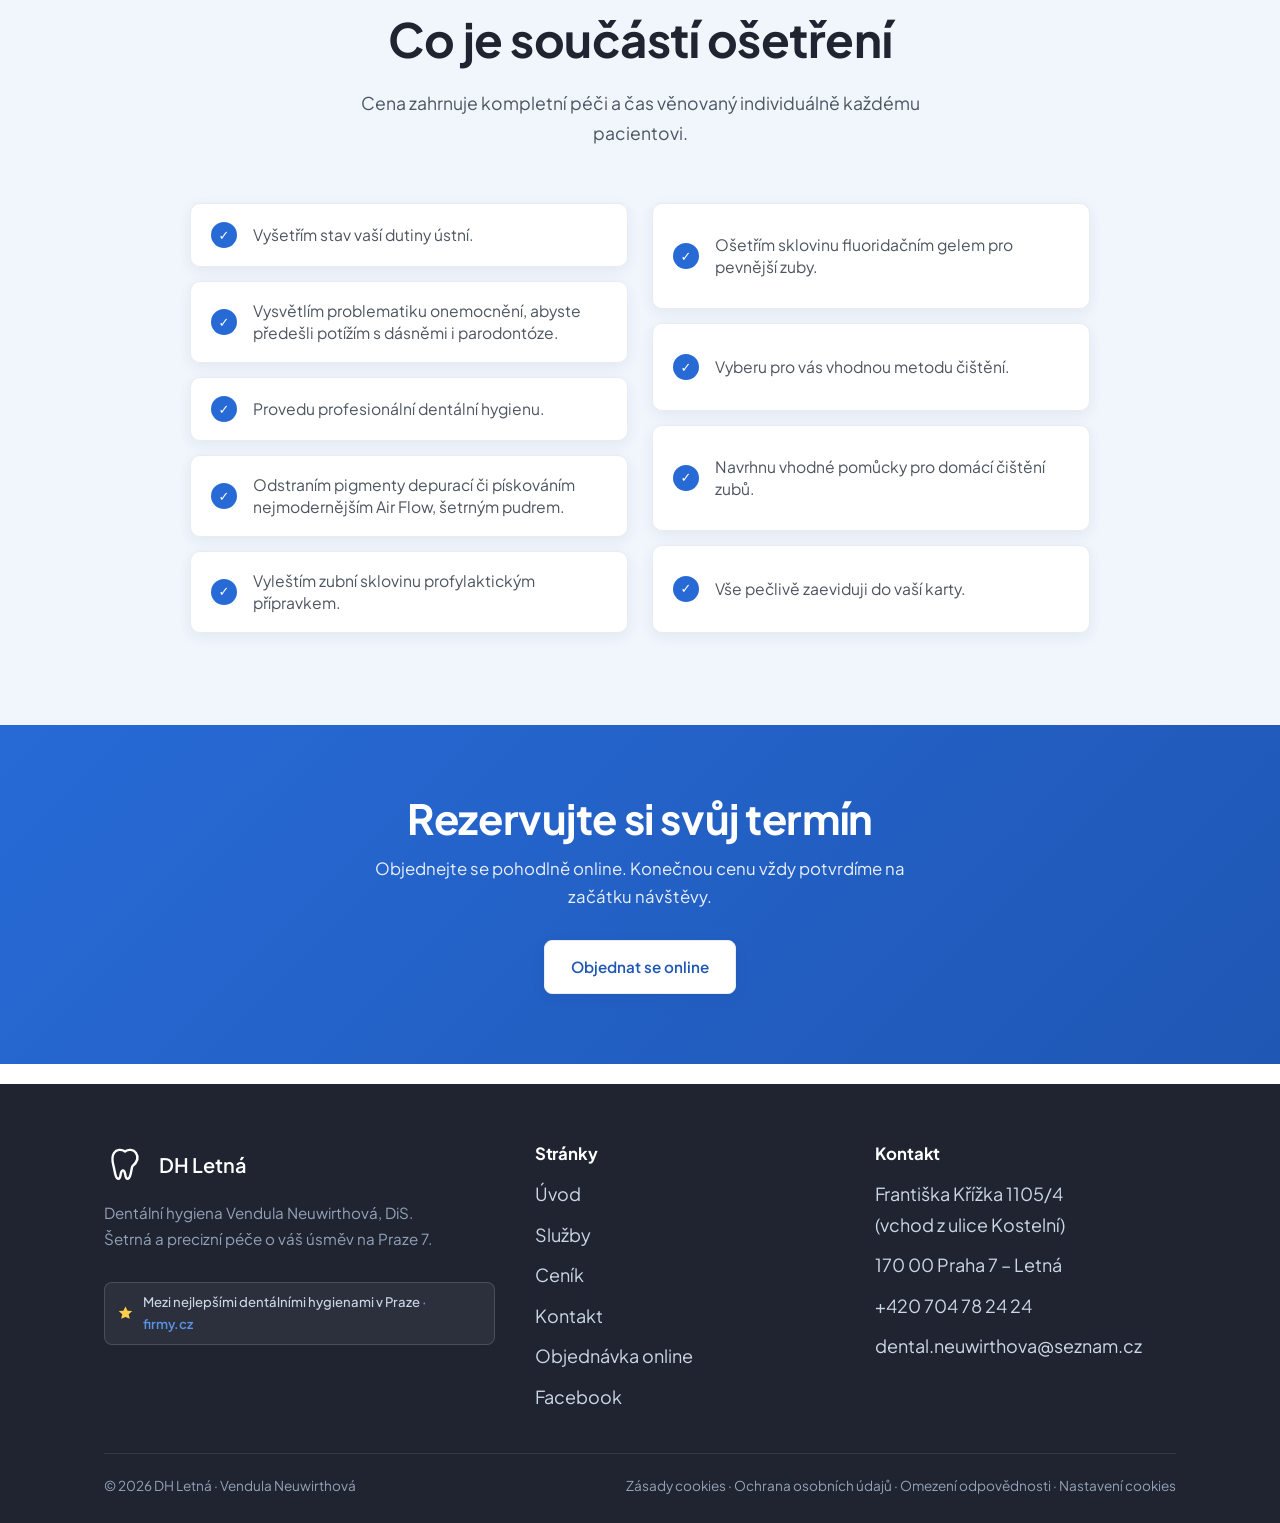
==== commit 1a4db2fd: "Add files via upload" ====
--- a/cenik/index.html
+++ b/cenik/index.html
@@ -14,17 +14,20 @@
 <meta property="og:title" content="Ceník dentální hygieny – Praha 7 Letná">
 <meta property="og:description" content="Přehledný ceník dentální hygieny na Letné – hygiena dospělých i dětí, Air Flow, bělení Pure Whitening.">
 <meta property="og:url" content="https://dh-letna.cz/cenik/">
-<meta property="og:image" content="https://dh-letna.cz/assets/img/ordinace-wide.jpg">
+<meta property="og:image" content="https://dh-letna.cz/assets/img/og-share.jpg">
 <meta name="twitter:card" content="summary_large_image">
 <meta name="twitter:title" content="Ceník dentální hygieny – Praha 7 Letná">
 <meta name="twitter:description" content="Přehledný ceník dentální hygieny na Letné – hygiena dospělých i dětí, Air Flow, bělení Pure Whitening.">
-<meta name="twitter:image" content="https://dh-letna.cz/assets/img/ordinace-wide.jpg">
+<meta name="twitter:image" content="https://dh-letna.cz/assets/img/og-share.jpg">
 <link rel="preconnect" href="https://fonts.googleapis.com">
 <link rel="preconnect" href="https://fonts.gstatic.com" crossorigin>
 <link rel="preload" as="style" href="https://fonts.googleapis.com/css2?family=Plus+Jakarta+Sans:wght@300;400;500;600;700;800&family=Nunito:wght@300;400;600;700&display=swap" onload="this.onload=null;this.rel='stylesheet'">
 <noscript><link rel="stylesheet" href="https://fonts.googleapis.com/css2?family=Plus+Jakarta+Sans:wght@300;400;500;600;700;800&family=Nunito:wght@300;400;600;700&display=swap"></noscript>
 <link rel="stylesheet" href="../assets/style.css">
-<link rel="icon" href="data:image/svg+xml,%3Csvg xmlns='http://www.w3.org/2000/svg' viewBox='0 0 32 32'%3E%3Ctext y='26' font-size='26'%3E%F0%9F%A6%B7%3C/text%3E%3C/svg%3E">
+<link rel="icon" href="/favicon.ico" sizes="any">
+<link rel="icon" type="image/png" sizes="192x192" href="/assets/img/icon-192.png">
+<link rel="apple-touch-icon" href="/assets/img/apple-touch-icon.png">
+<link rel="manifest" href="/site.webmanifest">
 <script type="application/ld+json">
 {
   "@context": "https://schema.org",
@@ -48,8 +51,69 @@
   }
 }
 </script>
+<script type="application/ld+json">
+{
+  "@context": "https://schema.org",
+  "@type": "BreadcrumbList",
+  "itemListElement": [
+    { "@type": "ListItem", "position": 1, "name": "Úvod", "item": "https://dh-letna.cz/" },
+    { "@type": "ListItem", "position": 2, "name": "Ceník", "item": "https://dh-letna.cz/cenik/" }
+  ]
+}
+</script>
 </head>
 <body>
+
+  <!-- Cookie lišta -->
+<div id="cookie-banner" class="cookie-banner" style="display: none;">
+  <div class="cookie-banner__content">
+    <div class="cookie-banner__text">
+      <h4>Tento web používá cookies 🍪</h4>
+      <p>Používáme nezbytné cookies pro správný chod webu a analytické cookies pro zlepšování našich služeb.</p>
+    </div>
+    <div class="cookie-banner__actions">
+      <button id="cookie-accept-necessary" class="btn btn--ghost btn--sm">Pouze nezbytné</button>
+      <button id="cookie-accept-all" class="btn btn--primary btn--sm">Povolit vše</button>
+    </div>
+  </div>
+</div>
+
+<script>
+  (function () {
+    var banner = document.getElementById('cookie-banner');
+    var root   = document.documentElement;
+    if (!banner) return;
+
+    // lišta si „odsune“ místo, aby nepřekrývala pruh s benefity
+    function space(on) {
+      root.style.setProperty('--cookie-space', on ? (banner.offsetHeight + 34) + 'px' : '0px');
+    }
+    function show() { banner.style.display = 'block'; space(true); }
+    function hide(volba) {
+      try { localStorage.setItem('dh_cookie_consent', volba); } catch (e) {}
+      banner.style.display = 'none';
+      space(false);
+    }
+
+    var ulozeno = null;
+    try { ulozeno = localStorage.getItem('dh_cookie_consent'); } catch (e) {}
+    if (!ulozeno) show();
+
+    document.getElementById('cookie-accept-all').addEventListener('click', function () { hide('all'); });
+    document.getElementById('cookie-accept-necessary').addEventListener('click', function () { hide('necessary'); });
+
+    // odkaz „Nastavení cookies“ v patičce lištu znovu zobrazí
+    document.addEventListener('click', function (e) {
+      var odkaz = e.target.closest ? e.target.closest('.js-cookie-settings') : null;
+      if (!odkaz) return;
+      e.preventDefault();
+      try { localStorage.removeItem('dh_cookie_consent'); } catch (err) {}
+      show();
+      banner.scrollIntoView({ block: 'nearest' });
+    });
+  })();
+</script>
+
 
 <div class="topbar">
   <div class="wrap">
@@ -75,7 +139,7 @@
       </a>
       <ul class="nav__links">
         <li><a href="../">Úvod</a></li>
-        <li><a href="../o-mne/">O mně</a></li>
+        <li><a href="../o-mne/">O nás</a></li>
         <li><a href="../#sluzby">Služby</a></li>
         <li><a href="./" class="is-active">Ceník</a></li>
         <li><a href="../kontakt/">Kontakt</a></li>
@@ -225,7 +289,7 @@
     </div>
     <div class="footer__bottom">
       <span>© 2026 DH Letná · Vendula Neuwirthová</span>
-      <span><a href="../zasady-cookies-eu/">Zásady cookies</a> · <a href="../politika-ochrany-osobnich-udaju/">Ochrana osobních údajů</a></span>
+      <span><a href="/zasady-cookies-eu/">Zásady cookies</a> · <a href="/politika-ochrany-osobnich-udaju/">Ochrana osobních údajů</a> · <a href="/omezeni-odpovednosti/">Omezení odpovědnosti</a> · <a class="js-cookie-settings" href="/zasady-cookies-eu/">Nastavení cookies</a></span>
     </div>
   </div>
 </footer>
--- a/assets/style.css
+++ b/assets/style.css
@@ -268,7 +268,9 @@
   align-items: center;
   overflow: hidden;
   background-color: #a9a096;
-  min-height: clamp(560px, 43vw, 1080px);
+  /* výška se řídí šířkou, ale nikdy nepřeroste okno – pruh s benefity
+     tak zůstane vidět i na nízkých displejích (15" notebooky, 2560x1080) */
+  min-height: clamp(460px, min(43vw, calc(100vh - 262px - var(--cookie-space, 0px))), 1080px);
   padding: 84px 0 104px;
 }
 
@@ -276,7 +278,7 @@
 .hero__bg {
   position: absolute;
   inset: 0;
-  background: url("img/hero-bg.jpg") no-repeat center center / cover;
+  background: url("img/hero-bg.jpg") no-repeat center 32% / cover;
   z-index: 0;
 }
 /* jemné ztmavení vlevo kvůli čitelnosti bílého textu */
@@ -716,6 +718,91 @@
   background: linear-gradient(135deg, var(--mint-100), var(--coral-100));
   aspect-ratio: 4/5; box-shadow: var(--shadow-md); display: grid; place-items: center;
 }
+/* ---------- Právní stránky (cookies, GDPR, omezení odpovědnosti) ---------- */
+.legal { max-width: 840px; margin: 0 auto; }
+.legal .card { padding: 42px 46px; }
+.legal h2 {
+  font-size: 1.32rem;
+  font-weight: 700;
+  line-height: 1.35;
+  margin: 34px 0 10px;
+  letter-spacing: -.005em;
+}
+.legal .card > *:first-child { margin-top: 0; }
+.legal h3 { font-size: 1.04rem; font-weight: 700; margin: 22px 0 6px; }
+.legal p, .legal li { font-size: 1rem; line-height: 1.75; }
+.legal p { margin-bottom: 14px; }
+.legal ul, .legal ol { margin: 0 0 16px; padding-left: 22px; }
+.legal li { margin-bottom: 7px; }
+.legal a { text-decoration: underline; text-underline-offset: 2px; }
+.page-hero .meta { color: var(--muted); font-size: .95rem; }
+
+@media (max-width: 640px) {
+  .legal .card { padding: 26px 22px; }
+  .legal h2 { font-size: 1.18rem; margin-top: 28px; }
+}
+
+/* ---------- Profily na stránce O nás (střídavé rozvržení) ---------- */
+.profil {
+  display: grid;
+  grid-template-columns: .78fr 1.22fr;
+  gap: 56px;
+  align-items: center;
+}
+.profil--obracene { grid-template-columns: 1.22fr .78fr; }
+
+.profil--obracene .medailon { order: 2; }
+.profil--obracene .profil__text { order: 1; }
+
+.profil__text h2 { font-size: clamp(1.6rem, 2.4vw, 2.1rem); margin: 0 0 4px; }
+.profil__role {
+  color: var(--blue-500);
+  font-weight: 600;
+  font-size: .95rem;
+  letter-spacing: .01em;
+  margin: 0 0 18px !important;
+}
+.profil__text p { margin-bottom: 14px; }
+
+/* prázdný rámeček, dokud není fotka */
+.medailon--prazdny .medailon__img--placeholder {
+  display: flex;
+  flex-direction: column;
+  align-items: center;
+  justify-content: center;
+  gap: 14px;
+  background: repeating-linear-gradient(135deg, #eaf1fd, #eaf1fd 12px, #e3ecfb 12px, #e3ecfb 24px);
+  border: 1px dashed #b9d1f4;
+  color: #7b93bd;
+  box-shadow: none;
+}
+.medailon--prazdny .medailon__img--placeholder svg { width: 62px; height: 62px; }
+.medailon--prazdny .medailon__img--placeholder span { font-size: .88rem; font-weight: 500; }
+
+
+/* poznámka, že text teprve vznikne – ať nevypadá jako chyba */
+.profil__pripravujeme {
+  display: flex;
+  align-items: flex-start;
+  gap: 12px;
+  background: #f2f7fe;
+  border: 1px dashed #cddef7;
+  border-radius: 12px;
+  padding: 16px 18px;
+  color: #56637a;
+  font-size: .95rem;
+  line-height: 1.6;
+  margin: 0 !important;
+}
+.profil__pripravujeme svg { width: 20px; height: 20px; flex: none; color: var(--blue-500); margin-top: 2px; }
+
+@media (max-width: 940px) {
+  .profil, .profil--obracene { grid-template-columns: 1fr; gap: 30px; }
+  .profil--obracene .medailon { order: 0; }
+  .profil--obracene .profil__text { order: 1; }
+  .profil__text { text-align: left; }
+}
+
 /* ---------- Medailonek (stránka O mně) ---------- */
 .medailon {
   position: relative;
@@ -910,15 +997,15 @@
 /* ---------- Cookie Banner ---------- */
 .cookie-banner {
   position: fixed;
-  bottom: 20px;
-  right: 20px;
-  max-width: 420px;
-  width: calc(100% - 40px);
+  bottom: 18px;
+  right: 18px;
+  max-width: 660px;
+  width: calc(100% - 36px);
   background: #ffffff;
   border: 1px solid var(--line);
   border-radius: var(--radius-lg);
   box-shadow: var(--shadow-md);
-  padding: 22px 24px;
+  padding: 16px 20px;
   z-index: 999;
   animation: cookieFadeIn .3s ease-out forwards;
 }
@@ -928,17 +1015,22 @@
   to { opacity: 1; transform: translateY(0); }
 }
 
+.cookie-banner__content {
+  display: flex;
+  align-items: center;
+  gap: 22px;
+}
 .cookie-banner__text h4 {
-  font-size: 1rem;
-  margin: 0 0 6px 0;
+  font-size: .95rem;
+  margin: 0 0 3px 0;
   color: var(--ink);
 }
 
 .cookie-banner__text p {
-  font-size: 0.83rem;
-  line-height: 1.45;
+  font-size: 0.82rem;
+  line-height: 1.4;
   color: var(--ink-soft);
-  margin: 0 0 16px 0;
+  margin: 0;
 }
 
 .cookie-banner__text a {
@@ -954,9 +1046,13 @@
   justify-content: flex-end;
 }
 
-.cookie-banner__actions .btn {
-  flex: 1;
-  text-align: center;
+.cookie-banner__actions { flex: none; }
+.cookie-banner__actions .btn { white-space: nowrap; }
+
+@media (max-width: 700px) {
+  .cookie-banner__content { flex-direction: column; align-items: stretch; gap: 14px; }
+  .cookie-banner__actions { justify-content: stretch; }
+  .cookie-banner__actions .btn { flex: 1; }
 }
 
 @media (max-width: 480px) {
@@ -1049,6 +1145,16 @@
   .about__grid, .contact__grid { grid-template-columns: 1fr; }
   .grid--3 { grid-template-columns: 1fr 1fr; }
   .stats { grid-template-columns: 1fr; max-width: 360px; margin: 0 auto; }
+}
+
+/* --- nízká okna: sevřít hero, ať se pruh s benefity vejde na obrazovku --- */
+@media (min-width: 861px) and (max-height: 860px) {
+  .hero { padding: 40px 0 70px; }
+  .hero .hero__title { font-size: clamp(2.1rem, 3.2vw, 3.1rem) !important; margin-bottom: 20px !important; }
+  .hero__copy .eyebrow { margin-bottom: 16px !important; }
+  .hero p.lead { font-size: .96rem !important; line-height: 1.65 !important; }
+  .hero__actions { margin-top: 26px; }
+  .hero__actions .btn--lg { padding: 15px 28px; font-size: .98rem; }
 }
 
 /* --- hlavička: úzký desktop / tablet (mezi burger menu a plnou šířkou) --- */
